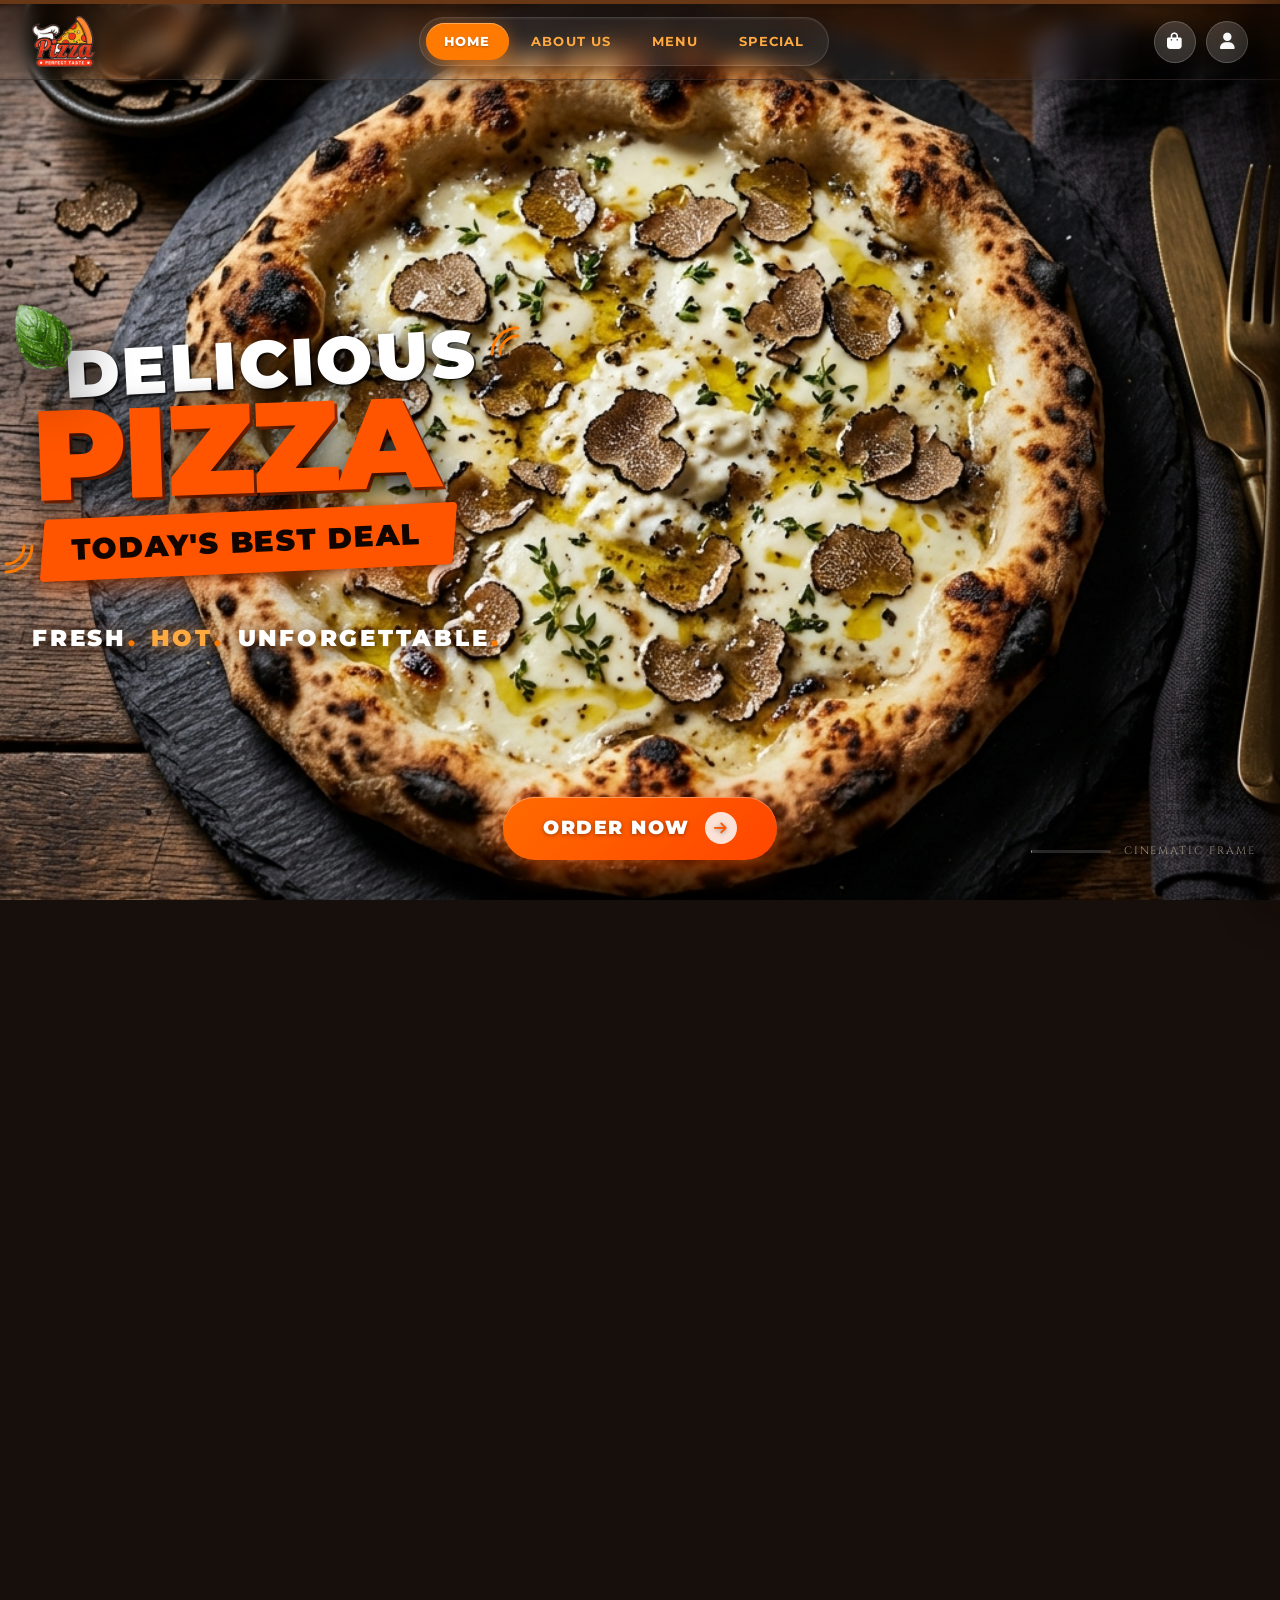
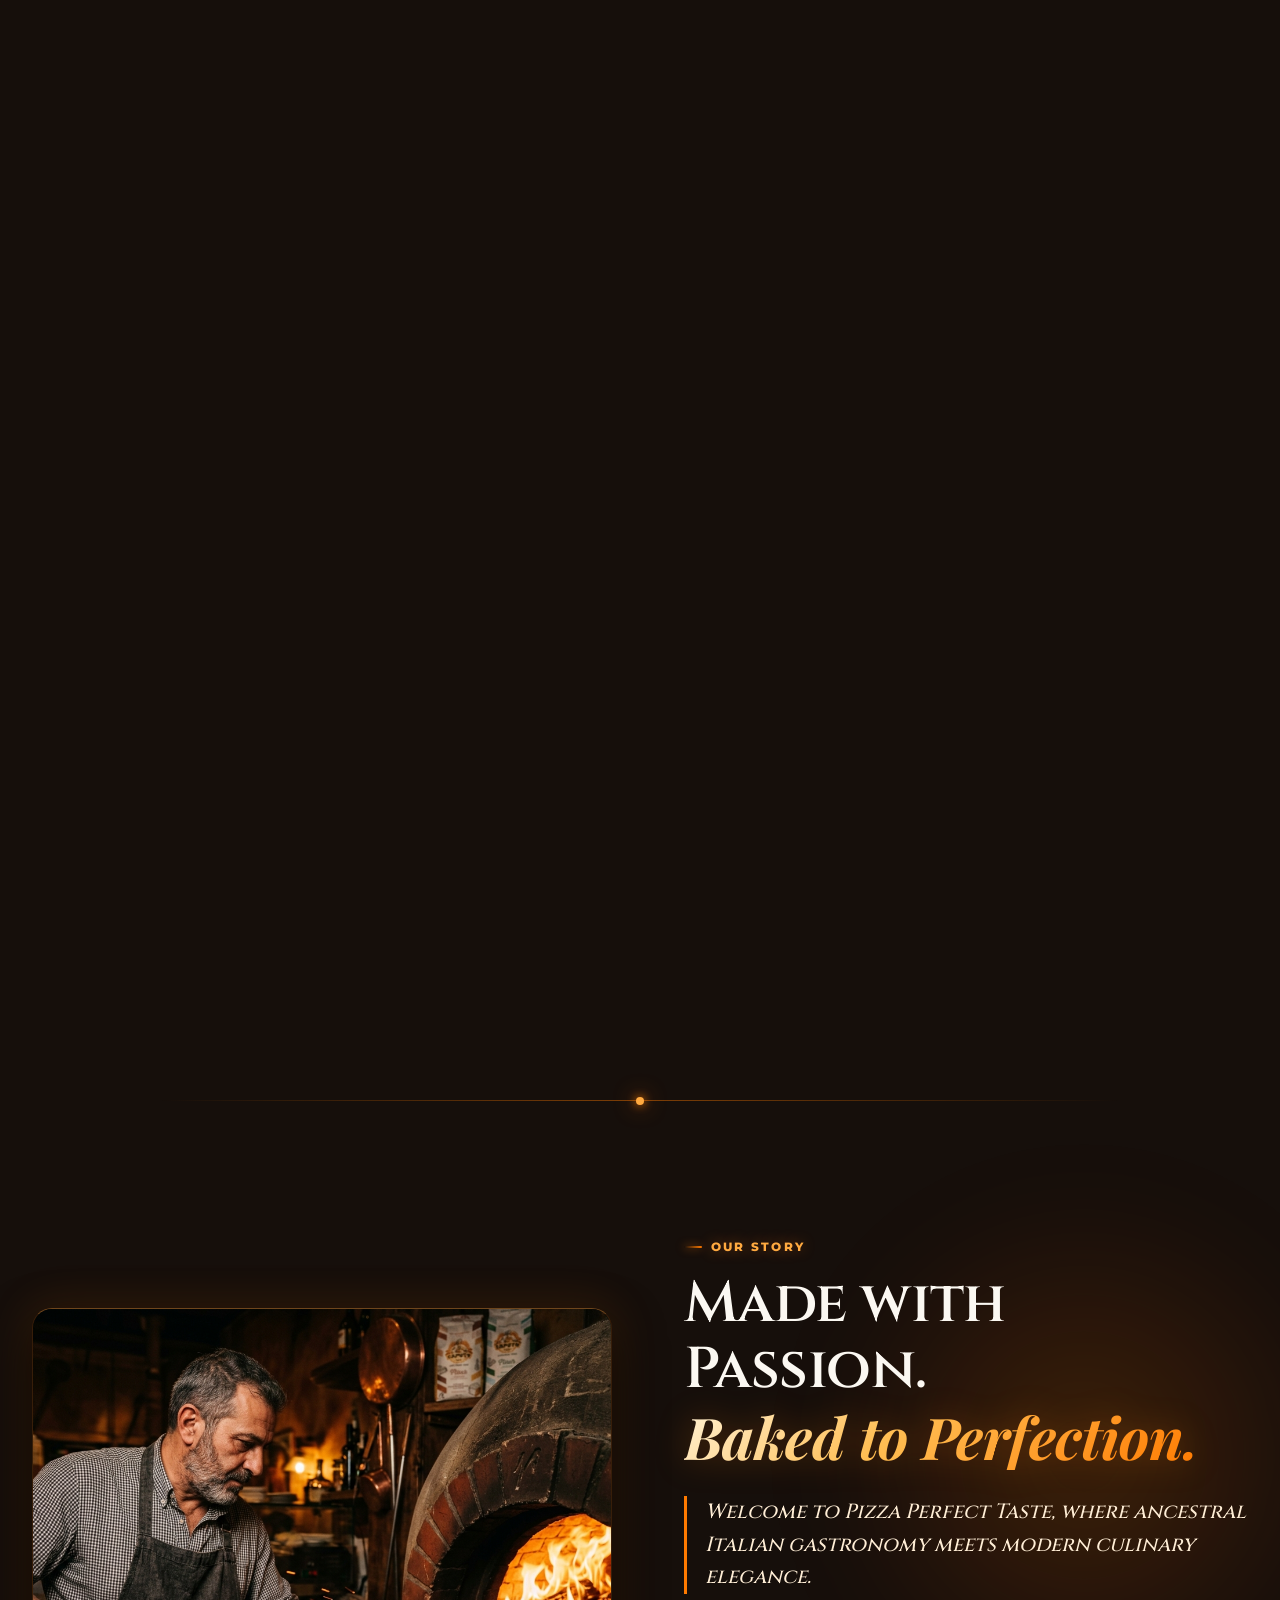
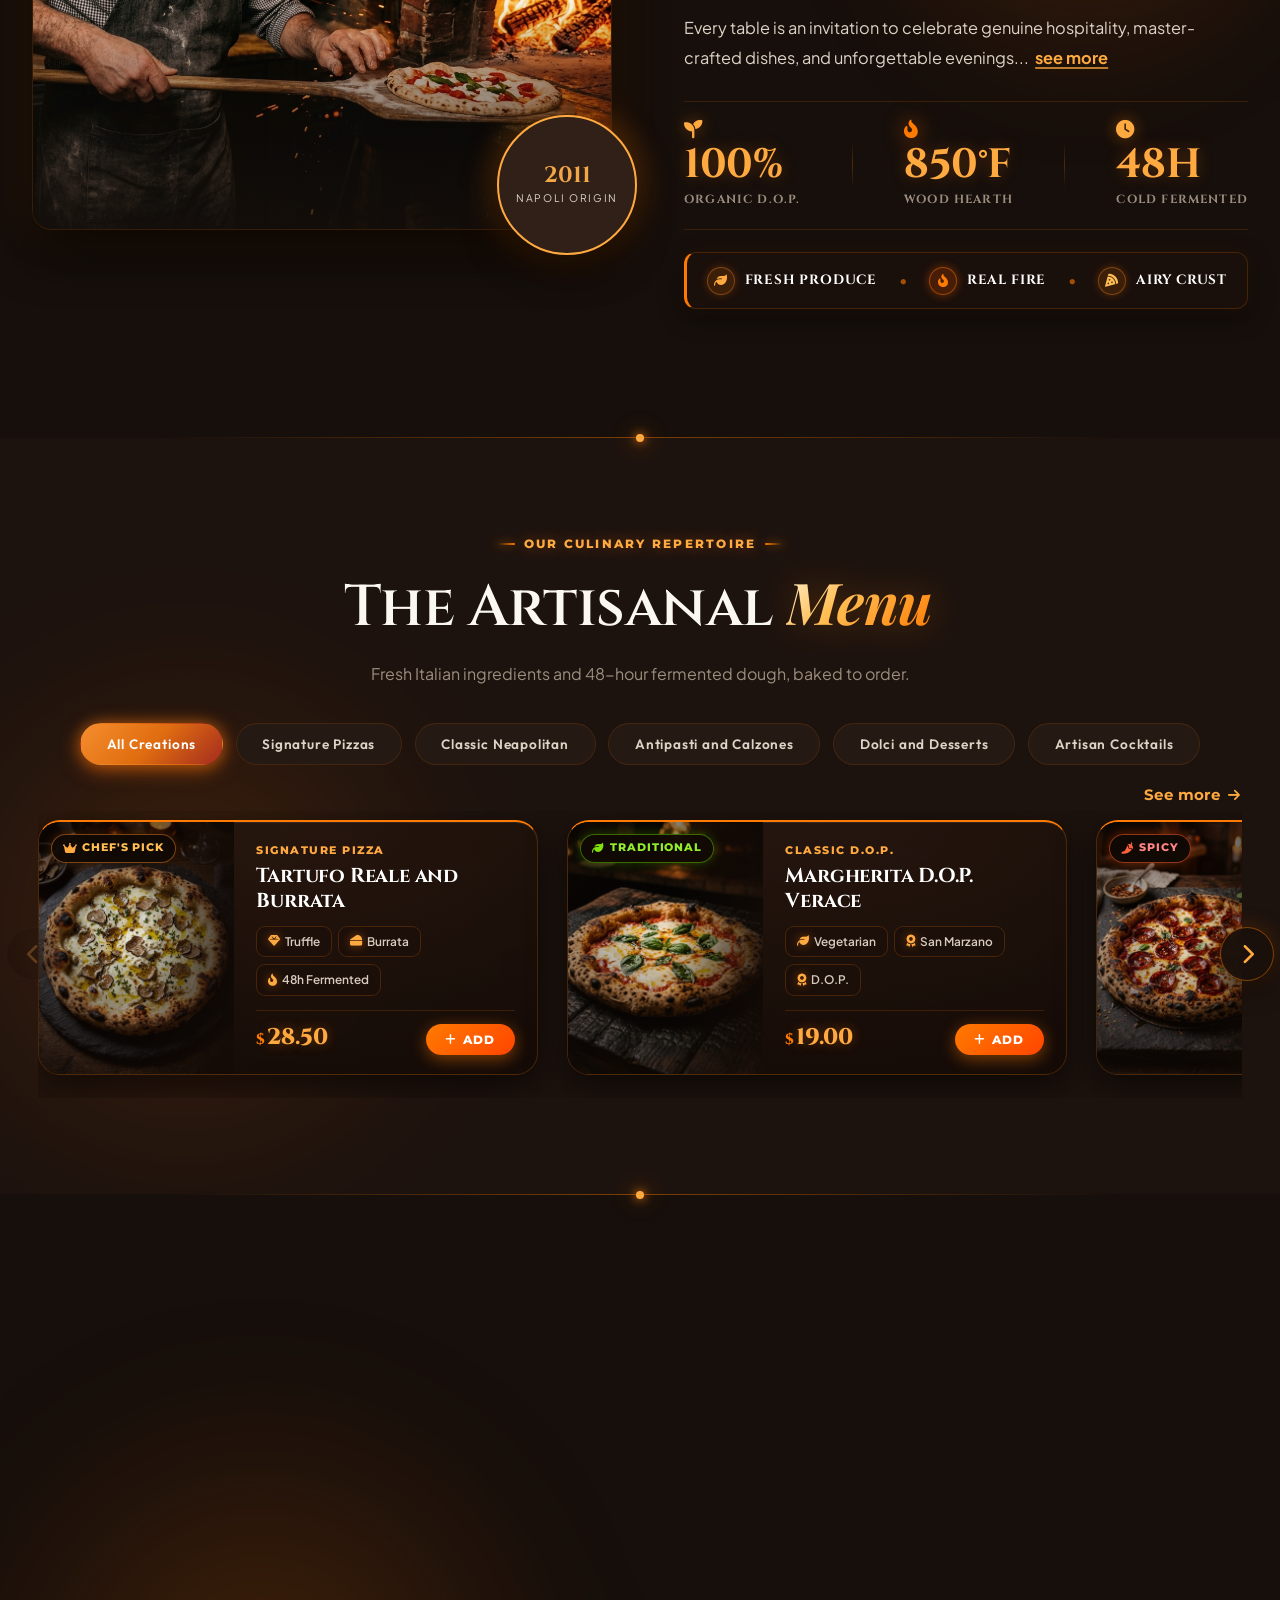
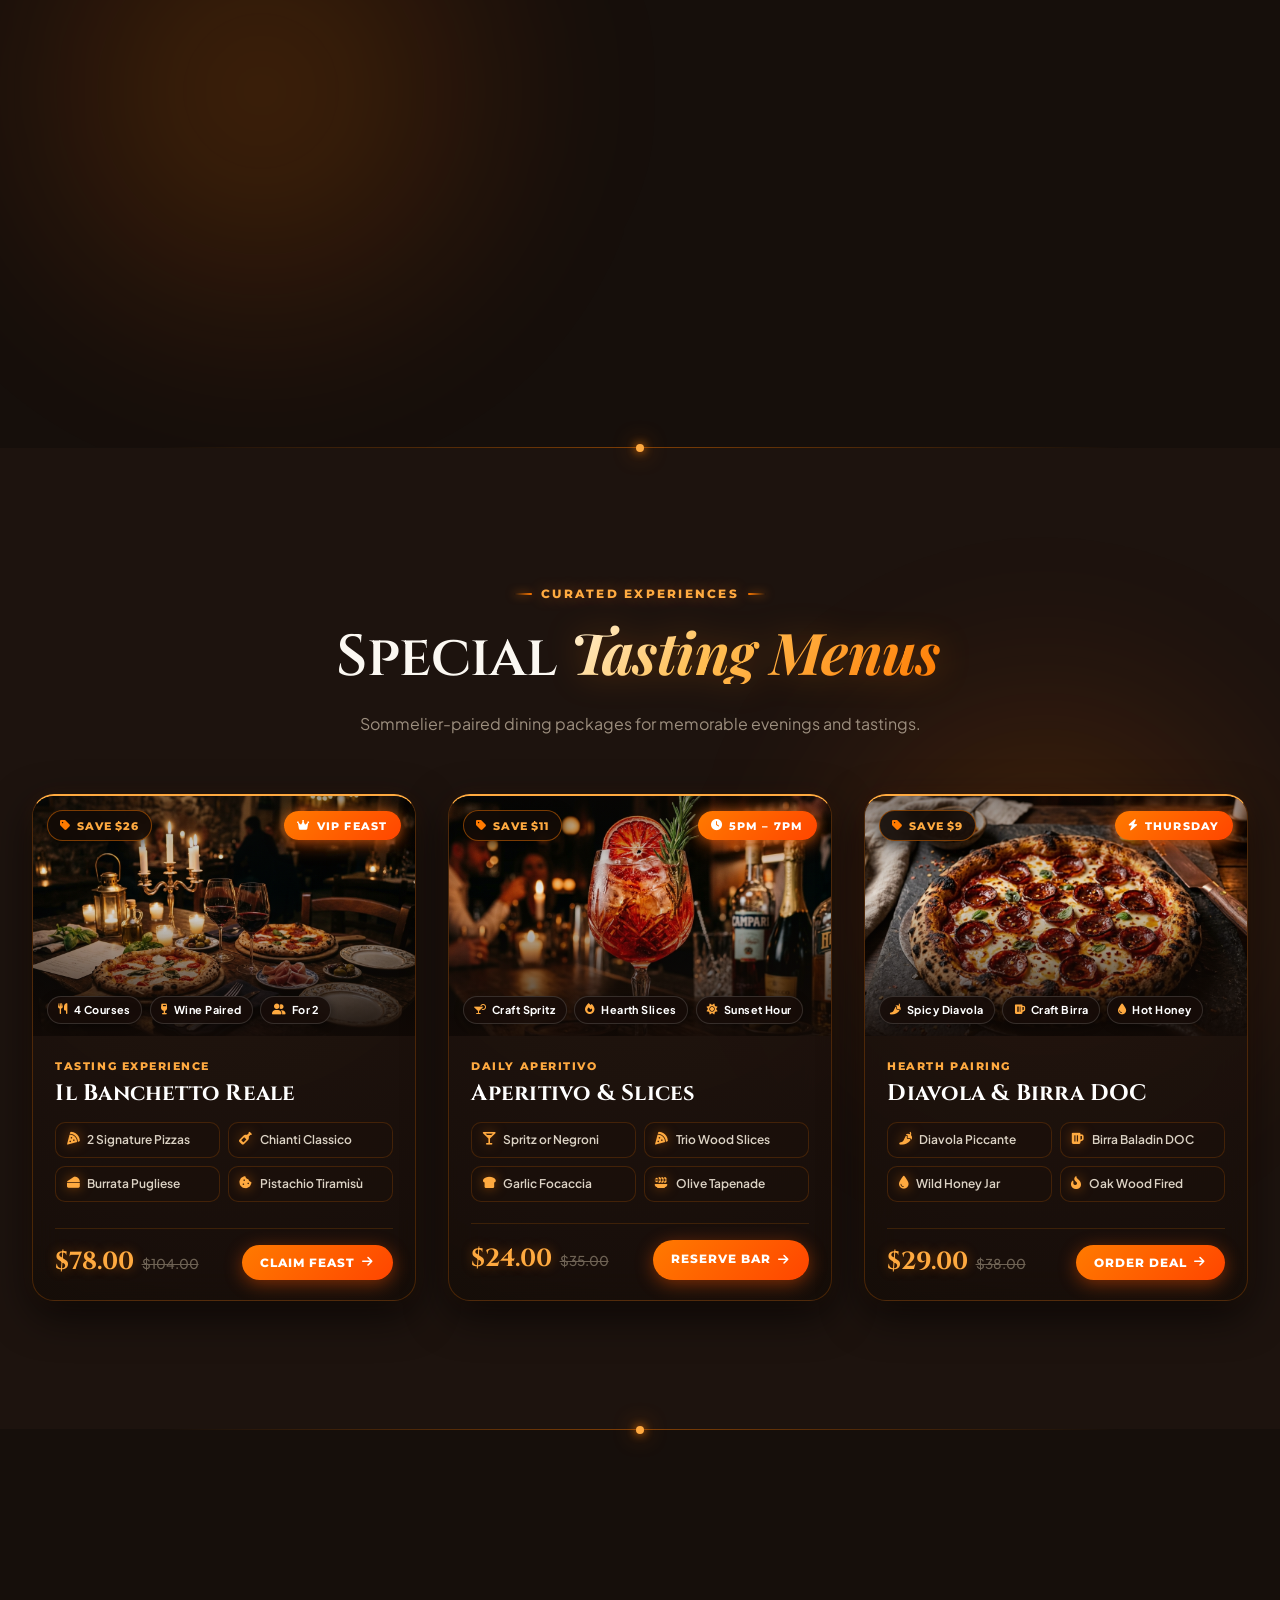
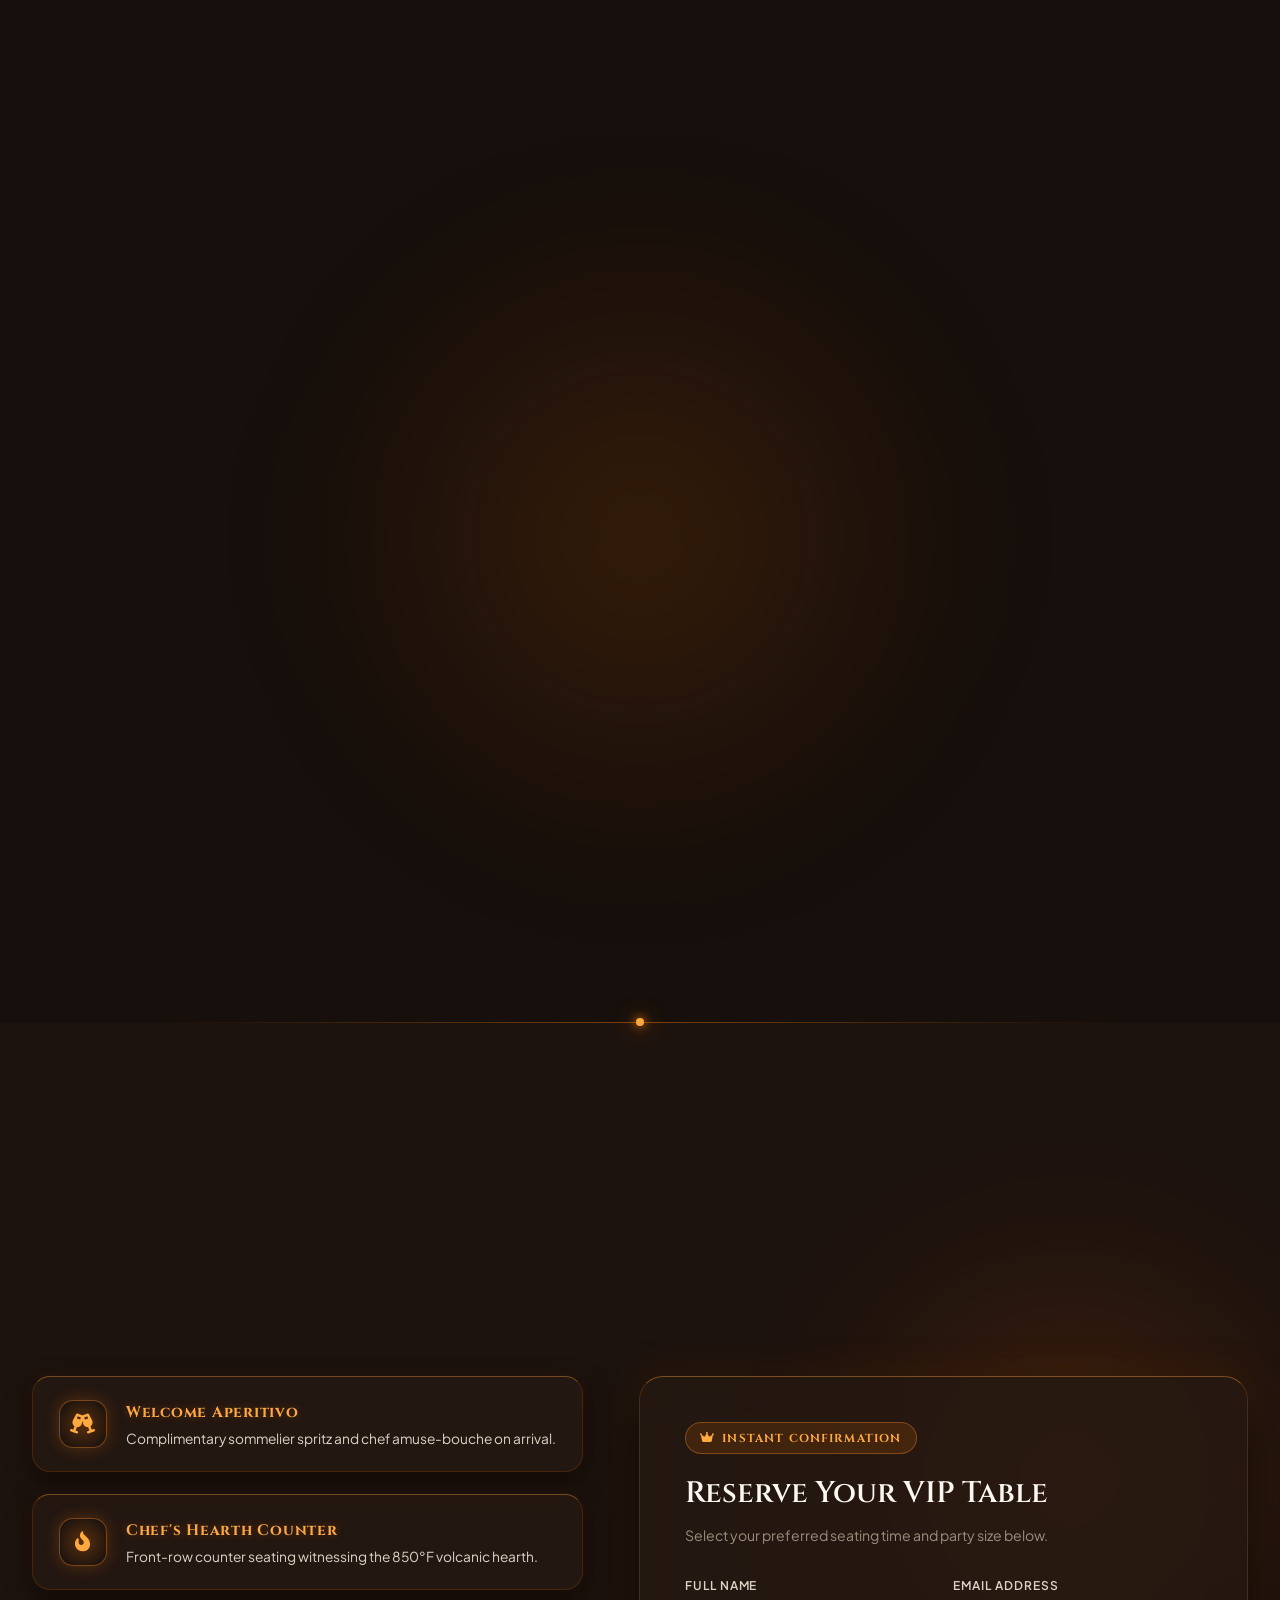
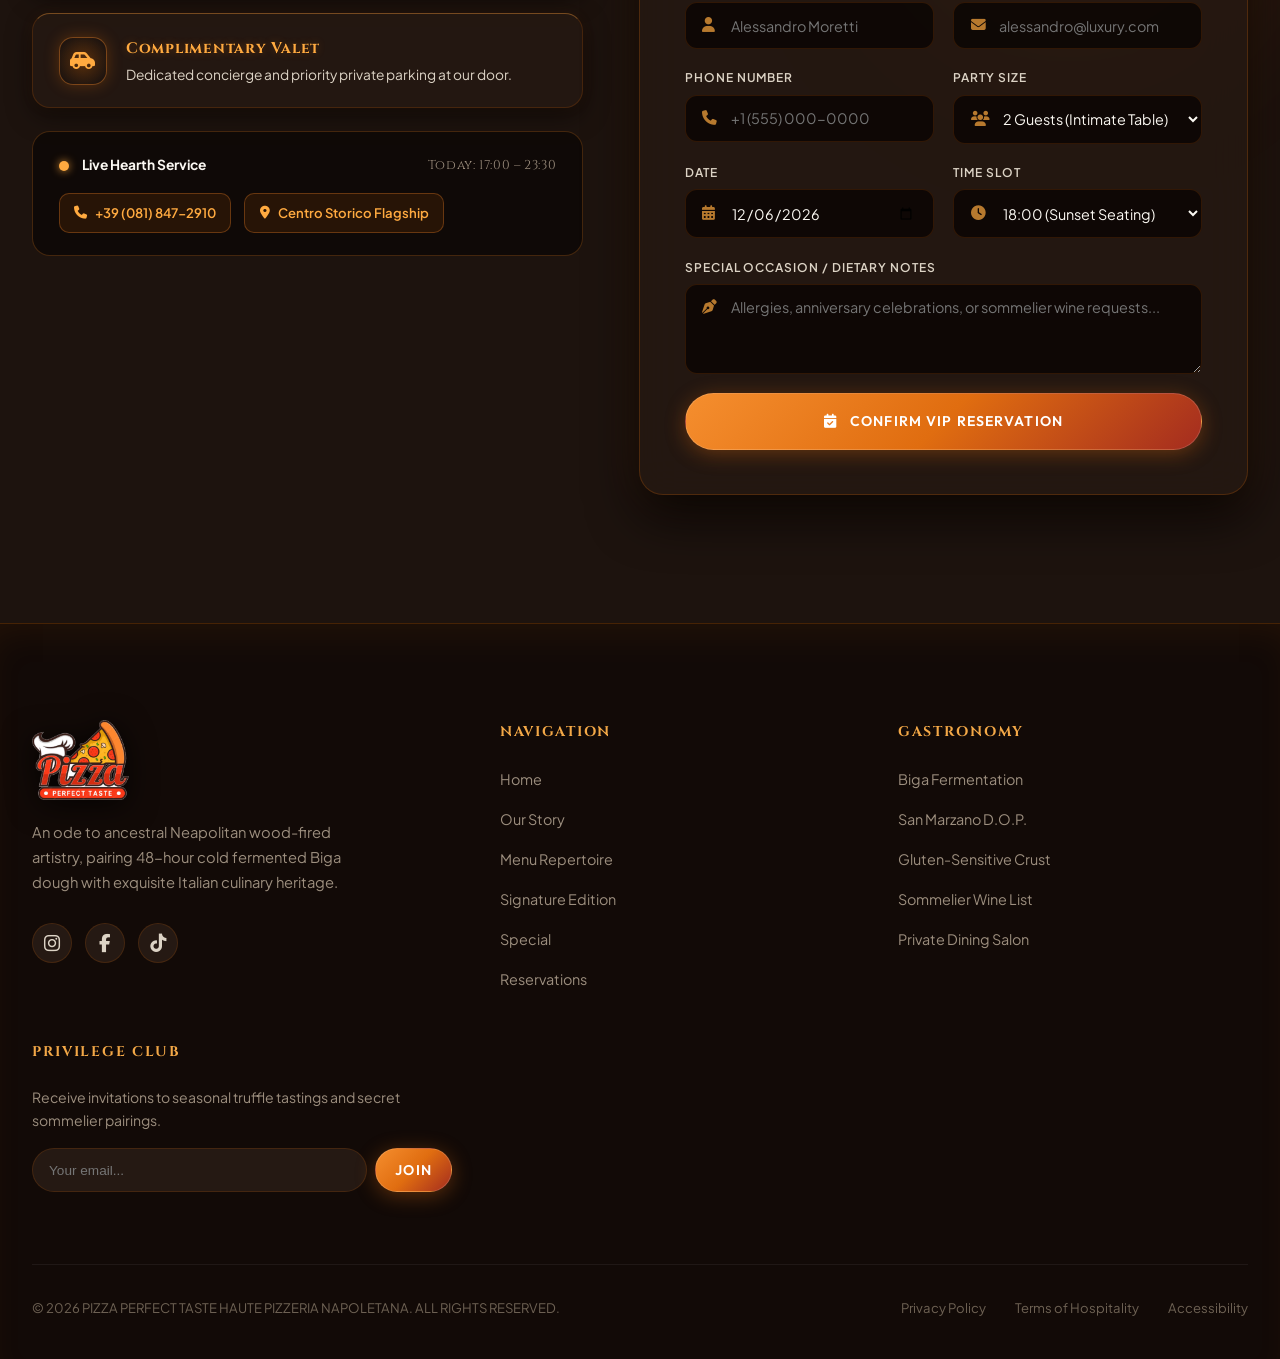
==== index.html @ 85ebd56e "Initial commit: Pizza Perfect Taste website with modular components, interactive hero, and dynamic p" ====
<!DOCTYPE html>
<html lang="en">

<head>
  <meta charset="UTF-8" />
  <meta name="viewport" content="width=device-width, initial-scale=1.0" />
  <title>Pizza Perfect Taste</title>
  <meta name="description"
    content="Experience authentic luxury Neapolitan pizza crafted with 48-hour fermented Biga dough, San Marzano D.O.P., and blistered at 850°F in our oak-fired oven." />
  <meta name="theme-color" content="#160f0b" />

  <!-- Favicon / Navigator Window Tab Logo -->
  <link rel="icon" type="image/svg+xml" href="Assets/images/favicon.svg" />
  <link rel="icon" type="image/png" href="Assets/images/logo-perfect-taste.png" />
  <link rel="apple-touch-icon" href="Assets/images/logo-perfect-taste.png" />

  <!-- Preconnect Fonts -->
  <link rel="preconnect" href="https://fonts.googleapis.com" />
  <link rel="preconnect" href="https://fonts.gstatic.com" crossorigin />
  <link rel="stylesheet"
    href="https://fonts.googleapis.com/css2?family=Cinzel:wght@400;600;700;900&family=Cormorant+Garamond:ital,wght@0,400;0,600;0,700;1,400;1,600;1,700&family=Playfair+Display:ital,wght@0,600;0,700;0,800;1,600;1,700;1,800&family=Plus+Jakarta+Sans:wght@300;400;500;600;700&family=Outfit:wght@400;500;600;700;800&family=Montserrat:wght@600;700;800;900&display=swap" />

  <!-- Font Awesome 6 Icons -->
  <link rel="stylesheet" href="https://cdnjs.cloudflare.com/ajax/libs/font-awesome/6.5.1/css/all.min.css"
    integrity="sha512-DTOQO9RWCH3ppGqcWaEA1BIZOC6xxalwEsw9c2QQeAIftl+Vegovlnee1c9QX4TctnWMn13TZye+giMm8e2LwA=="
    crossorigin="anonymous" referrerpolicy="no-referrer" />

  <!-- Stylesheets -->
  <link rel="stylesheet" href="css/style.css" />
  <link rel="stylesheet" href="css/animations.css" />
  <link rel="stylesheet" href="css/responsive.css" />
</head>

<body>

  <!-- Reusable Navigation Bar Component Mount -->
  <div id="navbar-mount" data-active="home"></div>

  <main>
    <!-- Reusable Interactive Hero Component Mount -->
    <div id="hero-mount" data-video="Assets/hero.mp4" data-cta-link="#menu" data-cta-text="ORDER NOW"></div>

    <!-- Atmospheric Glowing Section Divider -->
    <div class="section-glow-divider" aria-hidden="true"></div>

    <!-- ==========================================================================
         ABOUT US / OUR STORY SECTION
         ========================================================================== -->
    <section class="about-section" id="about">
      <div class="container">
        <div class="about-grid">
          <!-- Left: Editorial Photo & Seal -->
          <div class="about-image-column reveal-fade-left">
            <div class="about-image-wrapper">
              <img src="Assets/images/about-artisan.jpg" alt="Master Pizzaiolo crafting pizza in wood oven"
                loading="lazy" />
              <div class="about-image-overlay"></div>
            </div>
            <div class="about-floating-seal">
              <span class="seal-year">2011</span>
              <span class="seal-tag">NAPOLI ORIGIN</span>
            </div>
          </div>

          <!-- Right: Story Narrative & Stats -->
          <div class="about-content-column reveal-fade-right">
            <span class="section-eyebrow no-after">OUR STORY</span>
            <h2 class="section-title">Made with Passion. <br /><span class="gold-gradient-text">Baked to
                Perfection.</span></h2>

            <p class="about-story-lead">
              Welcome to Pizza Perfect Taste, where ancestral Italian gastronomy meets modern culinary elegance.
            </p>

            <p class="about-story-text">
              Every table is an invitation to celebrate genuine hospitality, master-crafted dishes, and unforgettable
              evenings...
              <a href="about.html" class="about-inline-see-more"
                aria-label="Read full story about Pizza Perfect Taste">see more</a>
            </p>

            <!-- Visual Stats Row with Icons -->
            <div class="about-stats-row">
              <div class="stat-col">
                <div class="stat-icon-top">
                  <i class="fa-solid fa-seedling"></i>
                </div>
                <span class="stat-number" data-count="100" data-suffix="%">100%</span>
                <span class="stat-label">Organic D.O.P.</span>
              </div>
              <div class="stat-divider" aria-hidden="true"></div>
              <div class="stat-col">
                <div class="stat-icon-top fire">
                  <i class="fa-solid fa-fire-flame-curved"></i>
                </div>
                <span class="stat-number" data-count="850" data-suffix="°F">850°F</span>
                <span class="stat-label">Wood Hearth</span>
              </div>
              <div class="stat-divider" aria-hidden="true"></div>
              <div class="stat-col">
                <div class="stat-icon-top">
                  <i class="fa-solid fa-clock"></i>
                </div>
                <span class="stat-number" data-count="48" data-suffix="H">48H</span>
                <span class="stat-label">Cold Fermented</span>
              </div>
            </div>

            <!-- Icon Mantra Strip (Visual & Punchy) -->
            <div class="mantra-icon-strip">
              <div class="mantra-icon-item">
                <div class="mantra-item-icon"><i class="fa-solid fa-leaf"></i></div>
                <span>Fresh Produce</span>
              </div>
              <span class="mantra-item-divider">•</span>
              <div class="mantra-icon-item">
                <div class="mantra-item-icon fire"><i class="fa-solid fa-fire-flame-curved"></i></div>
                <span>Real Fire</span>
              </div>
              <span class="mantra-item-divider">•</span>
              <div class="mantra-icon-item">
                <div class="mantra-item-icon pizza"><i class="fa-solid fa-pizza-slice"></i></div>
                <span>Airy Crust</span>
              </div>
            </div>
          </div>
        </div>
      </div>
    </section>

    <!-- Atmospheric Glowing Section Divider -->
    <div class="section-glow-divider" aria-hidden="true"></div>

    <!-- ==========================================================================
         MENU SECTION
         ========================================================================== -->
    <section class="menu-section" id="menu">
      <div class="container">
        <div class="text-center reveal-on-scroll">
          <span class="section-eyebrow">OUR CULINARY REPERTOIRE</span>
          <h2 class="section-title">The Artisanal <span class="gold-gradient-text">Menu</span></h2>
          <p class="section-subtitle">
            Fresh Italian ingredients and 48-hour fermented dough, baked to order.
          </p>
        </div>

        <!-- Category Nav Pills (Centered Line) -->
        <div class="menu-category-nav reveal-on-scroll delay-1">
          <button class="menu-cat-btn active" data-category="all">All Creations</button>
          <button class="menu-cat-btn" data-category="signature">Signature Pizzas</button>
          <button class="menu-cat-btn" data-category="classic">Classic Neapolitan</button>
          <button class="menu-cat-btn" data-category="antipasti">Antipasti and Calzones</button>
          <button class="menu-cat-btn" data-category="dolci">Dolci and Desserts</button>
          <button class="menu-cat-btn" data-category="drinks">Artisan Cocktails</button>
        </div>

        <!-- Row Below Categories: Right Corner "See more" Pure Text Link -->
        <div class="menu-see-more-row reveal-on-scroll">
          <a href="menu.html" class="menu-see-more-text-link" id="menu-see-more-text"
            aria-label="See Full Artisanal Menu">
            <span>See more</span>
            <i class="fa-solid fa-arrow-right"></i>
          </a>
        </div>

        <!-- Menu Horizontal Slider Wrapper with Navigation Arrows -->
        <div class="menu-slider-wrapper">
          <button class="menu-slider-arrow prev" id="menu-slider-prev" aria-label="Previous Dishes" title="Previous">
            <i class="fa-solid fa-chevron-left"></i>
          </button>

          <!-- Menu Cards Single-Line Horizontal Track -->
          <div class="menu-slider-track" id="menu-grid">
            <!-- Populated dynamically by menu-data.js -->
          </div>

          <button class="menu-slider-arrow next" id="menu-slider-next" aria-label="Next Dishes" title="Next">
            <i class="fa-solid fa-chevron-right"></i>
          </button>
        </div>
      </div>
    </section>

    <!-- Atmospheric Glowing Section Divider -->
    <div class="section-glow-divider" aria-hidden="true"></div>

    <!-- ==========================================================================
         SIGNATURE PIZZA SPOTLIGHT
         ========================================================================== -->
    <section class="signature-section" id="signature">
      <div class="container">
        <div class="signature-container">
          <!-- Left: 3D Visual with Interactive Hotspots -->
          <div class="signature-visual reveal-scale-up">
            <div class="signature-image-frame">
              <img src="Assets/images/pizza-tartufo.jpg" alt="Tartufo Reale Signature Pizza" loading="lazy" />

              <!-- Hotspots -->
              <div class="ingredient-hotspots">
                <!-- Truffle Hotspot -->
                <div class="hotspot" style="top: 36%; left: 48%;">
                  <div class="hotspot-dot"></div>
                  <div class="hotspot-tooltip">
                    <strong>Black Winter Truffle</strong>
                    <span>Umbrian carpaccio shavings</span>
                  </div>
                </div>
                <!-- Burrata Hotspot -->
                <div class="hotspot" style="top: 52%; left: 38%;">
                  <div class="hotspot-dot"></div>
                  <div class="hotspot-tooltip">
                    <strong>Pugliese Burrata</strong>
                    <span>Stracciatella core</span>
                  </div>
                </div>
                <!-- Crust Hotspot -->
                <div class="hotspot" style="top: 18%; left: 74%;">
                  <div class="hotspot-dot"></div>
                  <div class="hotspot-tooltip">
                    <strong>Airy Cornicione</strong>
                    <span>48h fermented crust</span>
                  </div>
                </div>
              </div>
            </div>
          </div>

          <!-- Right: Signature Details -->
          <div class="signature-details reveal-fade-right">
            <span class="section-eyebrow no-after">MASTER CREATION</span>
            <h2 class="section-title">Tartufo Reale <br /><span class="gold-gradient-text">Smoked Burrata</span></h2>

            <div class="signature-price-tag">
              <span>$28.50</span>
              <small>• Chef's Limited Daily Batch</small>
            </div>

            <p class="about-story-text">
              Umbrian black winter truffles, molten organic Fior di Latte, and a crown of fresh Pugliese burrata on
              blistered sourdough.
            </p>

            <!-- Sensory Flavor Profile -->
            <div class="flavor-profile-bar-group">
              <div class="profile-bar-item">
                <div class="profile-bar-labels">
                  <span>Crust Crunch and Airiness</span>
                  <span>96%</span>
                </div>
                <div class="profile-progress-track">
                  <div class="profile-progress-fill" data-fill="96%" style="width: 0%;"></div>
                </div>
              </div>

              <div class="profile-bar-item">
                <div class="profile-bar-labels">
                  <span>Truffle Aroma Intensity</span>
                  <span>98%</span>
                </div>
                <div class="profile-progress-track">
                  <div class="profile-progress-fill" data-fill="98%" style="width: 0%;"></div>
                </div>
              </div>

              <div class="profile-bar-item">
                <div class="profile-bar-labels">
                  <span>Creamy Palate Balance</span>
                  <span>94%</span>
                </div>
                <div class="profile-progress-track">
                  <div class="profile-progress-fill" data-fill="94%" style="width: 0%;"></div>
                </div>
              </div>
            </div>

            <div style="margin-top: 2rem;">
              <button class="btn btn-primary btn-glow" data-direct-add="pizza-tartufo">
                <span>ORDER SIGNATURE EDITION</span>
              </button>
            </div>
          </div>
        </div>
      </div>
    </section>

    <!-- Atmospheric Glowing Section Divider -->
    <div class="section-glow-divider" aria-hidden="true"></div>

    <!-- ==========================================================================
         SPECIAL OFFERS and TASTING EXPERIENCES
         ========================================================================== -->
    <section class="offers-section" id="offers">
      <div class="container">
        <div class="text-center reveal-on-scroll">
          <span class="section-eyebrow">CURATED EXPERIENCES</span>
          <h2 class="section-title">Special <span class="gold-gradient-text">Tasting Menus</span></h2>
          <p class="section-subtitle">
            Sommelier-paired dining packages for memorable evenings and tastings.
          </p>
        </div>

        <div class="offers-grid">
          <!-- Offer 1: Il Banchetto Reale -->
          <article class="offer-card reveal-on-scroll delay-1">
            <div class="offer-image-wrap">
              <img src="Assets/images/offer-feast.jpg" alt="Il Banchetto Reale for Two" loading="lazy" />
              <div class="offer-image-gradient-overlay"></div>
              <div class="offer-badge-row">
                <span class="offer-save-badge"><i class="fa-solid fa-tag"></i> SAVE $26</span>
                <span class="offer-ribbon"><i class="fa-solid fa-crown"></i> VIP FEAST</span>
              </div>
              <div class="offer-meta-bar">
                <span class="offer-meta-pill"><i class="fa-solid fa-utensils"></i> 4 Courses</span>
                <span class="offer-meta-pill"><i class="fa-solid fa-wine-glass"></i> Wine Paired</span>
                <span class="offer-meta-pill"><i class="fa-solid fa-user-group"></i> For 2</span>
              </div>
            </div>
            <div class="offer-body">
              <div class="offer-header">
                <span class="offer-subtitle-tag">TASTING EXPERIENCE</span>
                <h3 class="offer-title">Il Banchetto Reale</h3>
              </div>
              <div class="offer-visual-chips">
                <div class="offer-chip" title="2 Signature Pizzas">
                  <i class="fa-solid fa-pizza-slice"></i>
                  <span>2 Signature Pizzas</span>
                </div>
                <div class="offer-chip" title="Chianti Classico DOCG">
                  <i class="fa-solid fa-wine-bottle"></i>
                  <span>Chianti Classico</span>
                </div>
                <div class="offer-chip" title="Burrata Pugliese">
                  <i class="fa-solid fa-cheese"></i>
                  <span>Burrata Pugliese</span>
                </div>
                <div class="offer-chip" title="Pistachio Tiramisù">
                  <i class="fa-solid fa-cookie-bite"></i>
                  <span>Pistachio Tiramisù</span>
                </div>
              </div>
              <div class="offer-footer">
                <div class="offer-pricing">
                  <span class="offer-price">$78.00</span>
                  <span class="offer-original">$104.00</span>
                </div>
                <button class="btn-offer-cta" data-direct-add="offer-banchetto">
                  <span>CLAIM FEAST</span>
                  <i class="fa-solid fa-arrow-right"></i>
                </button>
              </div>
            </div>
          </article>

          <!-- Offer 2: Aperitivo & Slices -->
          <article class="offer-card reveal-on-scroll delay-2">
            <div class="offer-image-wrap">
              <img src="Assets/images/cocktail-spritz.jpg" alt="Aperitivo Hour" loading="lazy" />
              <div class="offer-image-gradient-overlay"></div>
              <div class="offer-badge-row">
                <span class="offer-save-badge"><i class="fa-solid fa-tag"></i> SAVE $11</span>
                <span class="offer-ribbon"><i class="fa-solid fa-clock"></i> 5PM – 7PM</span>
              </div>
              <div class="offer-meta-bar">
                <span class="offer-meta-pill"><i class="fa-solid fa-martini-glass-citrus"></i> Craft Spritz</span>
                <span class="offer-meta-pill"><i class="fa-solid fa-fire"></i> Hearth Slices</span>
                <span class="offer-meta-pill"><i class="fa-solid fa-sun"></i> Sunset Hour</span>
              </div>
            </div>
            <div class="offer-body">
              <div class="offer-header">
                <span class="offer-subtitle-tag">DAILY APERITIVO</span>
                <h3 class="offer-title">Aperitivo & Slices</h3>
              </div>
              <div class="offer-visual-chips">
                <div class="offer-chip" title="Spritz or Negroni">
                  <i class="fa-solid fa-martini-glass"></i>
                  <span>Spritz or Negroni</span>
                </div>
                <div class="offer-chip" title="Trio Wood Slices">
                  <i class="fa-solid fa-pizza-slice"></i>
                  <span>Trio Wood Slices</span>
                </div>
                <div class="offer-chip" title="Garlic Focaccia">
                  <i class="fa-solid fa-bread-slice"></i>
                  <span>Garlic Focaccia</span>
                </div>
                <div class="offer-chip" title="Olive Tapenade">
                  <i class="fa-solid fa-plate-wheat"></i>
                  <span>Olive Tapenade</span>
                </div>
              </div>
              <div class="offer-footer">
                <div class="offer-pricing">
                  <span class="offer-price">$24.00</span>
                  <span class="offer-original">$35.00</span>
                </div>
                <a href="#contact" class="btn-offer-cta">
                  <span>RESERVE BAR</span>
                  <i class="fa-solid fa-arrow-right"></i>
                </a>
              </div>
            </div>
          </article>

          <!-- Offer 3: Diavola & Birra Night -->
          <article class="offer-card reveal-on-scroll delay-3">
            <div class="offer-image-wrap">
              <img src="Assets/images/pizza-diavola.jpg" alt="Spicy Diavola and Craft Beer Night" loading="lazy" />
              <div class="offer-image-gradient-overlay"></div>
              <div class="offer-badge-row">
                <span class="offer-save-badge"><i class="fa-solid fa-tag"></i> SAVE $9</span>
                <span class="offer-ribbon"><i class="fa-solid fa-bolt"></i> THURSDAY</span>
              </div>
              <div class="offer-meta-bar">
                <span class="offer-meta-pill"><i class="fa-solid fa-pepper-hot"></i> Spicy Diavola</span>
                <span class="offer-meta-pill"><i class="fa-solid fa-beer-mug-empty"></i> Craft Birra</span>
                <span class="offer-meta-pill"><i class="fa-solid fa-droplet"></i> Hot Honey</span>
              </div>
            </div>
            <div class="offer-body">
              <div class="offer-header">
                <span class="offer-subtitle-tag">HEARTH PAIRING</span>
                <h3 class="offer-title">Diavola & Birra DOC</h3>
              </div>
              <div class="offer-visual-chips">
                <div class="offer-chip" title="Diavola Piccante">
                  <i class="fa-solid fa-pepper-hot"></i>
                  <span>Diavola Piccante</span>
                </div>
                <div class="offer-chip" title="Birra Baladin DOC">
                  <i class="fa-solid fa-beer-mug-empty"></i>
                  <span>Birra Baladin DOC</span>
                </div>
                <div class="offer-chip" title="Wild Honey Jar">
                  <i class="fa-solid fa-droplet"></i>
                  <span>Wild Honey Jar</span>
                </div>
                <div class="offer-chip" title="Oak Wood Fired">
                  <i class="fa-solid fa-fire-flame-curved"></i>
                  <span>Oak Wood Fired</span>
                </div>
              </div>
              <div class="offer-footer">
                <div class="offer-pricing">
                  <span class="offer-price">$29.00</span>
                  <span class="offer-original">$38.00</span>
                </div>
                <button class="btn-offer-cta" data-direct-add="pizza-diavola">
                  <span>ORDER DEAL</span>
                  <i class="fa-solid fa-arrow-right"></i>
                </button>
              </div>
            </div>
          </article>
        </div>
      </div>
    </section>

    <!-- Atmospheric Glowing Section Divider -->
    <div class="section-glow-divider" aria-hidden="true"></div>

    <!-- ==========================================================================
         WHY CHOOSE US / FOUR PILLARS OF OUR FOUNDATION
         ========================================================================== -->
    <section class="pillars-section" id="pillars">
      <div class="container">
        <div class="text-center reveal-on-scroll">
          <span class="section-eyebrow">OUR FOUNDATION</span>
          <h2 class="section-title">The Four Pillars of <span class="gold-gradient-text">Our Craft</span></h2>
          <p class="section-subtitle">
            Purity of ingredients, 48-hour cold fermentation, and volcanic wood fire.
          </p>
        </div>

        <div class="pillars-grid">
          <!-- Pillar 1 -->
          <div class="pillar-card reveal-on-scroll delay-1">
            <div class="pillar-icon-box">
              <i class="fa-solid fa-wheat-awn"></i>
            </div>
            <span class="pillar-metric-chip">
              <i class="fa-solid fa-clock-rotate-left"></i> 48H Cold Biga
            </span>
            <h3 class="pillar-title">Dough Artistry</h3>
            <div class="pillar-feature-list">
              <div class="pillar-feature-item">
                <i class="fa-solid fa-feather"></i>
                <span>Light and 100% Digestible</span>
              </div>
              <div class="pillar-feature-item">
                <i class="fa-solid fa-cookie"></i>
                <span>Airy Honeycomb Crust</span>
              </div>
            </div>
          </div>

          <!-- Pillar 2 -->
          <div class="pillar-card reveal-on-scroll delay-2">
            <div class="pillar-icon-box">
              <i class="fa-solid fa-fire-flame-curved"></i>
            </div>
            <span class="pillar-metric-chip">
              <i class="fa-solid fa-temperature-high"></i> 850°F Hearth
            </span>
            <h3 class="pillar-title">Volcanic Fire</h3>
            <div class="pillar-feature-list">
              <div class="pillar-feature-item">
                <i class="fa-solid fa-stopwatch"></i>
                <span>60-Second Flash Blistered</span>
              </div>
              <div class="pillar-feature-item">
                <i class="fa-solid fa-tree"></i>
                <span>Oak and Olive Wood Hearth</span>
              </div>
            </div>
          </div>

          <!-- Pillar 3 -->
          <div class="pillar-card reveal-on-scroll delay-3">
            <div class="pillar-icon-box">
              <i class="fa-solid fa-certificate"></i>
            </div>
            <span class="pillar-metric-chip">
              <i class="fa-solid fa-shield-halved"></i> 100% D.O.P.
            </span>
            <h3 class="pillar-title">San Marzano</h3>
            <div class="pillar-feature-list">
              <div class="pillar-feature-item">
                <i class="fa-solid fa-mountain"></i>
                <span>Vesuvian Volcanic Soil</span>
              </div>
              <div class="pillar-feature-item">
                <i class="fa-solid fa-seedling"></i>
                <span>Crushed Fresh Daily</span>
              </div>
            </div>
          </div>

          <!-- Pillar 4 -->
          <div class="pillar-card reveal-on-scroll delay-4">
            <div class="pillar-icon-box">
              <i class="fa-solid fa-droplet"></i>
            </div>
            <span class="pillar-metric-chip">
              <i class="fa-solid fa-plane-arrival"></i> Caserta Air-Flown
            </span>
            <h3 class="pillar-title">Buffalo Mozzarella</h3>
            <div class="pillar-feature-list">
              <div class="pillar-feature-item">
                <i class="fa-solid fa-award"></i>
                <span>Campania Certified D.O.P.</span>
              </div>
              <div class="pillar-feature-item">
                <i class="fa-solid fa-sparkles"></i>
                <span>Silky Molten Richness</span>
              </div>
            </div>
          </div>
        </div>
      </div>
    </section>

    <!-- Atmospheric Glowing Section Divider -->
    <div class="section-glow-divider" aria-hidden="true"></div>

    <!-- ==========================================================================
         VIP TABLE RESERVATION and CONTACT
         ========================================================================== -->
    <section class="reservation-section" id="contact">
      <div class="container">
        <div class="text-center reveal-on-scroll">
          <span class="section-eyebrow">RESERVATIONS</span>
          <h2 class="section-title">Table Reservations and <span class="gold-gradient-text">Private Dining</span></h2>
          <p class="section-subtitle">
            Reserve your table for an extraordinary evening of wood-fired gastronomy.
          </p>
        </div>

        <div class="reservation-grid">
          <!-- Left: VIP Hospitality Highlights & Quick Access -->
          <div class="contact-info-panel reveal-fade-left">
            <!-- 3 VIP Experience Feature Cards -->
            <div class="res-perk-card">
              <div class="res-perk-icon">
                <i class="fa-solid fa-champagne-glasses"></i>
              </div>
              <div class="res-perk-info">
                <h4>Welcome Aperitivo</h4>
                <p>Complimentary sommelier spritz and chef amuse-bouche on arrival.</p>
              </div>
            </div>

            <div class="res-perk-card">
              <div class="res-perk-icon">
                <i class="fa-solid fa-fire-flame-curved"></i>
              </div>
              <div class="res-perk-info">
                <h4>Chef's Hearth Counter</h4>
                <p>Front-row counter seating witnessing the 850°F volcanic hearth.</p>
              </div>
            </div>

            <div class="res-perk-card">
              <div class="res-perk-icon">
                <i class="fa-solid fa-car-side"></i>
              </div>
              <div class="res-perk-info">
                <h4>Complimentary Valet</h4>
                <p>Dedicated concierge and priority private parking at our door.</p>
              </div>
            </div>

            <!-- Quick Live Contact Strip -->
            <div class="res-live-status-card">
              <div class="res-status-row">
                <span class="live-pulse" aria-hidden="true"></span>
                <strong>Live Hearth Service</strong>
                <span class="res-status-time">Today: 17:00 – 23:30</span>
              </div>
              <div class="res-quick-actions">
                <a href="tel:+390818472910" class="res-quick-btn">
                  <i class="fa-solid fa-phone"></i> +39 (081) 847-2910
                </a>
                <span class="res-quick-btn">
                  <i class="fa-solid fa-location-dot"></i> Centro Storico Flagship
                </span>
              </div>
            </div>
          </div>

          <!-- Right: Interactive VIP Booking Form -->
          <div class="reservation-form-panel reveal-fade-right">
            <div class="form-header-badge">
              <i class="fa-solid fa-crown"></i>
              <span>INSTANT CONFIRMATION</span>
            </div>
            <h3 class="form-title">Reserve Your VIP Table</h3>
            <p class="form-subtitle">Select your preferred seating time and party size below.</p>

            <form id="reservation-form">
              <div class="form-grid">
                <div class="form-group">
                  <label for="res-name" class="form-label">Full Name</label>
                  <div class="input-icon-wrap">
                    <i class="fa-solid fa-user input-icon"></i>
                    <input type="text" id="res-name" class="form-input" placeholder="Alessandro Moretti" required />
                  </div>
                </div>

                <div class="form-group">
                  <label for="res-email" class="form-label">Email Address</label>
                  <div class="input-icon-wrap">
                    <i class="fa-solid fa-envelope input-icon"></i>
                    <input type="email" id="res-email" class="form-input" placeholder="alessandro@luxury.com"
                      required />
                  </div>
                </div>

                <div class="form-group">
                  <label for="res-phone" class="form-label">Phone Number</label>
                  <div class="input-icon-wrap">
                    <i class="fa-solid fa-phone input-icon"></i>
                    <input type="tel" id="res-phone" class="form-input" placeholder="+1 (555) 000-0000" required />
                  </div>
                </div>

                <div class="form-group">
                  <label for="res-guests" class="form-label">Party Size</label>
                  <div class="input-icon-wrap">
                    <i class="fa-solid fa-users input-icon"></i>
                    <select id="res-guests" class="form-select">
                      <option value="2 Guests">2 Guests (Intimate Table)</option>
                      <option value="4 Guests">4 Guests (Standard Dining)</option>
                      <option value="6 Guests">6 Guests (Chef's Counter)</option>
                      <option value="8+ Guests">8+ Guests (Private Salon)</option>
                    </select>
                  </div>
                </div>

                <div class="form-group">
                  <label for="res-date" class="form-label">Date</label>
                  <div class="input-icon-wrap">
                    <i class="fa-solid fa-calendar-days input-icon"></i>
                    <input type="date" id="res-date" class="form-input" required />
                  </div>
                </div>

                <div class="form-group">
                  <label for="res-time" class="form-label">Time Slot</label>
                  <div class="input-icon-wrap">
                    <i class="fa-solid fa-clock input-icon"></i>
                    <select id="res-time" class="form-select">
                      <option value="18:00">18:00 (Sunset Seating)</option>
                      <option value="19:30">19:30 (Prime Evening)</option>
                      <option value="21:00">21:00 (Late Gastronomy)</option>
                      <option value="22:30">22:30 (Night Lounge)</option>
                    </select>
                  </div>
                </div>

                <div class="form-group full-width">
                  <label for="res-notes" class="form-label">Special Occasion / Dietary Notes</label>
                  <div class="input-icon-wrap">
                    <i class="fa-solid fa-pen-nib input-icon textarea-icon-align"></i>
                    <textarea id="res-notes" class="form-textarea"
                      placeholder="Allergies, anniversary celebrations, or sommelier wine requests..."></textarea>
                  </div>
                </div>

                <div class="form-group full-width">
                  <button type="submit" class="btn btn-primary btn-glow"
                    style="width: 100%; padding: 1.15rem; justify-content: center; gap: 0.8rem;">
                    <i class="fa-solid fa-calendar-check"></i>
                    <span>CONFIRM VIP RESERVATION</span>
                  </button>
                </div>
              </div>
            </form>
          </div>
        </div>
      </div>
    </section>
  </main>

  <!-- ==========================================================================
       LUXURY FOOTER
       ========================================================================== -->
  <footer class="luxury-footer">
    <div class="container">
      <div class="footer-grid">
        <!-- Brand Intro -->
        <div class="footer-brand">
          <a href="#hero-scroll-track" class="brand-logo" style="margin-bottom: 0.8rem;">
            <img src="Assets/images/logo-perfect-taste.png" alt="Pizza Perfect Taste Logo"
              class="footer-brand-logo-img" />
          </a>
          <p>
            An ode to ancestral Neapolitan wood-fired artistry, pairing 48-hour cold fermented Biga dough with exquisite
            Italian culinary heritage.
          </p>
          <div class="footer-social-links">
            <a href="https://instagram.com" target="_blank" rel="noopener noreferrer" class="social-btn"
              aria-label="Instagram">
              <i class="fa-brands fa-instagram"></i>
            </a>
            <a href="https://facebook.com" target="_blank" rel="noopener noreferrer" class="social-btn"
              aria-label="Facebook">
              <i class="fa-brands fa-facebook-f"></i>
            </a>
            <a href="https://tiktok.com" target="_blank" rel="noopener noreferrer" class="social-btn"
              aria-label="TikTok">
              <i class="fa-brands fa-tiktok"></i>
            </a>
          </div>
        </div>

        <!-- Quick Links -->
        <div>
          <h4 class="footer-heading">Navigation</h4>
          <ul class="footer-nav-list">
            <li><a href="#hero-scroll-track">Home</a></li>
            <li><a href="#about">Our Story</a></li>
            <li><a href="#menu">Menu Repertoire</a></li>
            <li><a href="#signature">Signature Edition</a></li>
            <li><a href="#offers">Special</a></li>
            <li><a href="#contact">Reservations</a></li>
          </ul>
        </div>

        <!-- Gastronomy and Dietary -->
        <div>
          <h4 class="footer-heading">Gastronomy</h4>
          <ul class="footer-nav-list">
            <li><a href="#menu">Biga Fermentation</a></li>
            <li><a href="#menu">San Marzano D.O.P.</a></li>
            <li><a href="#menu">Gluten-Sensitive Crust</a></li>
            <li><a href="#menu">Sommelier Wine List</a></li>
            <li><a href="#contact">Private Dining Salon</a></li>
          </ul>
        </div>

        <!-- Newsletter Subscription -->
        <div>
          <h4 class="footer-heading">Privilege Club</h4>
          <p style="font-size: 0.88rem; color: var(--text-muted); margin-bottom: 0.8rem;">
            Receive invitations to seasonal truffle tastings and secret sommelier pairings.
          </p>
          <form id="newsletter-form" class="newsletter-form">
            <input type="email" class="newsletter-input" placeholder="Your email..." required />
            <button type="submit" class="btn btn-primary btn-sm" style="padding: 0.75rem 1.2rem;">JOIN</button>
          </form>
        </div>
      </div>

      <!-- Legal and Copyright -->
      <div class="footer-bottom">
        <span>© 2026 PIZZA PERFECT TASTE HAUTE PIZZERIA NAPOLETANA. ALL RIGHTS RESERVED.</span>
        <div class="footer-legal-links">
          <a href="#hero-scroll-track">Privacy Policy</a>
          <a href="#hero-scroll-track">Terms of Hospitality</a>
          <a href="#hero-scroll-track">Accessibility</a>
        </div>
      </div>
    </div>
  </footer>

  <!-- ==========================================================================
       CART SLIDE-OVER DRAWER and NOTIFICATION SYSTEM
       ========================================================================== -->
  <div class="cart-drawer-overlay" id="cart-overlay"></div>
  <aside class="cart-drawer" id="cart-drawer" aria-label="Shopping Cart">
    <div class="cart-header">
      <h3>Your Artisanal Order</h3>
      <button class="cart-close-btn" id="cart-close-btn" aria-label="Close Cart"><i
          class="fa-solid fa-xmark"></i></button>
    </div>
    <div class="cart-items-body" id="cart-items-body">
      <!-- Injected by menu-data.js -->
    </div>
    <div class="cart-footer">
      <div class="cart-total-row">
        <span>Subtotal</span>
        <span id="cart-subtotal">$0.00</span>
      </div>
      <button class="btn btn-primary" id="cart-checkout-btn" style="width: 100%;">
        <span>PROCEED TO CHECKOUT</span>
      </button>
    </div>
  </aside>

  <!-- Floating Back to Top Button with Warm Orange Hearth Glow -->
  <button class="btn-back-to-top" id="btn-back-to-top" aria-label="Back to Top" title="Back to Top">
    <i class="fa-solid fa-arrow-up"></i>
  </button>

  <!-- Live Toast Container -->
  <div class="toast-container" id="toast-container"></div>

  <!-- VIP Member Login Modal -->
  <div class="modal-backdrop" id="login-modal-backdrop" aria-hidden="true"></div>
  <div class="luxury-modal" id="login-modal" role="dialog" aria-modal="true" aria-labelledby="login-modal-title"
    aria-hidden="true">
    <button class="modal-close-btn" id="login-modal-close" aria-label="Close Login Modal">
      <i class="fa-solid fa-xmark"></i>
    </button>
    <div style="text-align: center;">
      <div class="modal-header-badge">
        <i class="fa-solid fa-crown"></i>
        <span>Privilege Club</span>
      </div>
      <h3 class="modal-title" id="login-modal-title">VIP Access</h3>
      <p class="modal-subtitle">Sign in to unlock private tastings and chef tables</p>
    </div>
    <form class="modal-form" id="vip-login-form">
      <div class="modal-input-group">
        <label class="modal-input-label" for="login-email">Email or Membership ID</label>
        <div class="modal-input-wrap">
          <input type="text" class="modal-input" id="login-email" placeholder="vip@perfecttaste.com" required
            autocomplete="username" />
          <i class="fa-solid fa-envelope modal-input-icon"></i>
        </div>
      </div>
      <div class="modal-input-group">
        <label class="modal-input-label" for="login-password">Password</label>
        <div class="modal-input-wrap">
          <input type="password" class="modal-input" id="login-password" placeholder="••••••••••••" required
            autocomplete="current-password" />
          <i class="fa-solid fa-lock modal-input-icon"></i>
          <button type="button" class="modal-pw-toggle" id="login-pw-toggle" aria-label="Toggle password visibility">
            <i class="fa-solid fa-eye" id="login-pw-icon"></i>
          </button>
        </div>
      </div>
      <div class="modal-options-row">
        <label class="modal-remember-wrap">
          <input type="checkbox" id="login-remember" checked />
          <span>Remember me</span>
        </label>
        <a href="#" class="modal-forgot-link" id="login-forgot-link">Forgot password?</a>
      </div>
      <button type="submit" class="btn-modal-submit">
        <span>ENTER PRIVILEGE CLUB</span>
        <i class="fa-solid fa-arrow-right"></i>
      </button>
    </form>
    <div class="modal-footer-note">
      <span>Not a member yet?</span>
      <a href="#newsletter-section" id="login-join-link">Join Privilege Club</a>
    </div>
  </div>

  <!-- Components & Scripts -->
  <script src="js/components/navbar.js"></script>
  <script src="js/components/hero.js"></script>
  <script src="js/components.js"></script>
  <script src="js/menu-data.js"></script>
  <script src="js/animations.js"></script>
  <script src="js/main.js"></script>
</body>

</html>
---- css/style.css ----
/* ==========================================================================
   PIZZA PERFECT TASTE - HAUTE PIZZERIA NAPOLETANA
   Core Design System & Stylesheet
   ========================================================================== */

@import url('https://fonts.googleapis.com/css2?family=Cinzel:wght@400;600;700;900&family=Cormorant+Garamond:ital,wght@0,400;0,600;0,700;1,400;1,600;1,700&family=Playfair+Display:ital,wght@0,600;0,700;0,800;1,600;1,700;1,800&family=Plus+Jakarta+Sans:wght@300;400;500;600;700&family=Outfit:wght@400;500;600;700;800&family=Montserrat:wght@600;700;800;900&display=swap');

:root {
  /* Warm Dark Charcoal & Espresso Palette (Dark, rich, warm, NOT pitch black) */
  --bg-deep: #160f0b;
  --bg-dark: #1d130e;
  --bg-surface: #251913;
  --bg-surface-elevated: #302018;
  --bg-surface-translucent: rgba(32, 21, 16, 0.84);
  --bg-card: rgba(38, 25, 18, 0.78);
  --bg-card-hover: rgba(52, 35, 26, 0.92);

  /* Warm Ember & Amber Accents */
  --accent-amber: #e06d10;
  --accent-amber-light: #f58e2e;
  --accent-gold: #f3a847;
  --accent-gold-light: #fce0a0;
  --accent-flame: #c44314;
  --accent-crimson: #a42c1f;
  --accent-basil: #4e7a51;
  --accent-basil-glow: rgba(78, 122, 81, 0.3);

  /* Gradients */
  --gradient-gold: linear-gradient(135deg, #fce0a0 0%, #f3a847 45%, #c86918 100%);
  --gradient-amber: linear-gradient(135deg, #f58e2e 0%, #e06d10 50%, #a42c1f 100%);
  --gradient-dark-vignette: radial-gradient(circle at 75% 50%, rgba(29, 19, 14, 0.2) 0%, rgba(22, 15, 11, 0.85) 65%, #160f0b 100%);
  --gradient-card: linear-gradient(160deg, rgba(46, 31, 23, 0.65) 0%, rgba(28, 18, 13, 0.85) 100%);

  /* Text & Cream Colors */
  --text-primary: #fbf8f2;
  --text-secondary: #dcd3c5;
  --text-muted: #9c8e7e;
  --text-dim: #6e6254;

  /* Borders & Glass */
  --border-subtle: rgba(255, 122, 0, 0.14);
  --border-medium: rgba(255, 122, 0, 0.28);
  --border-glow: rgba(255, 140, 40, 0.55);
  --border-orange-top: 1px solid rgba(255, 160, 60, 0.38);
  --glass-bg: rgba(32, 21, 16, 0.72);
  --glass-blur: blur(16px);
  --glass-border: 1px solid rgba(255, 122, 0, 0.18);

  /* Shadows & Orange Light Glows */
  --shadow-sm: 0 4px 12px rgba(0, 0, 0, 0.4);
  --shadow-md: 0 10px 30px rgba(0, 0, 0, 0.6);
  --shadow-lg: 0 20px 50px rgba(0, 0, 0, 0.8);
  --glow-orange-soft: 0 0 45px rgba(255, 122, 0, 0.18);
  --glow-orange-mid: 0 0 30px rgba(255, 122, 0, 0.32);
  --glow-orange-vibrant: 0 0 35px rgba(255, 122, 0, 0.55);
  --glow-amber: 0 0 30px rgba(224, 109, 16, 0.35);
  --glow-gold: 0 0 35px rgba(243, 168, 71, 0.3);

  /* Typography */
  --font-display: 'Cinzel', 'Cormorant Garamond', Georgia, serif;
  --font-signature: 'Playfair Display', 'Cormorant Garamond', Georgia, serif;
  --font-heading: 'Cinzel', 'Cormorant Garamond', serif;
  --font-body: 'Plus Jakarta Sans', -apple-system, BlinkMacSystemFont, sans-serif;
  --font-accent: 'Outfit', sans-serif;

  /* Layout & Transitions */
  --max-width: 1400px;
  --nav-height: 88px;
  --ease-cinematic: cubic-bezier(0.16, 1, 0.3, 1);
  --ease-smooth: cubic-bezier(0.4, 0, 0.2, 1);
  --transition-fast: 0.2s var(--ease-smooth);
  --transition-normal: 0.35s var(--ease-smooth);
  --transition-slow: 0.6s var(--ease-cinematic);
}

/* Reset & Base Setup */
*,
*::before,
*::after {
  box-sizing: border-box;
  margin: 0;
  padding: 0;
}

html {
  scroll-behavior: smooth;
  font-size: 16px;
  background-color: var(--bg-deep);
  color: var(--text-primary);
  text-rendering: optimizeLegibility;
  -webkit-font-smoothing: antialiased;
  -moz-osx-font-smoothing: grayscale;
}

/* Custom Orange Ember Glow Scrollbar */
::-webkit-scrollbar {
  width: 10px;
}

::-webkit-scrollbar-track {
  background: #140d09;
}

::-webkit-scrollbar-thumb {
  background: linear-gradient(180deg, #ff7a00 0%, #b83e00 100%);
  border-radius: 9999px;
  border: 2px solid #140d09;
  box-shadow: 0 0 10px rgba(255, 122, 0, 0.4);
}

::-webkit-scrollbar-thumb:hover {
  background: linear-gradient(180deg, #ff9436 0%, #d64b00 100%);
  box-shadow: 0 0 15px rgba(255, 122, 0, 0.7);
}

body {
  font-family: var(--font-body);
  background-color: var(--bg-deep);
  background-image:
    radial-gradient(ellipse 850px 650px at 90% 8%, rgba(255, 122, 0, 0.15) 0%, transparent 65%),
    radial-gradient(ellipse 700px 520px at 8% 28%, rgba(255, 95, 0, 0.12) 0%, transparent 60%),
    radial-gradient(ellipse 800px 580px at 85% 48%, rgba(255, 136, 0, 0.14) 0%, transparent 65%),
    radial-gradient(ellipse 680px 500px at 12% 70%, rgba(255, 110, 0, 0.12) 0%, transparent 60%),
    radial-gradient(ellipse 900px 650px at 70% 92%, rgba(255, 122, 0, 0.14) 0%, transparent 70%);
  background-attachment: fixed;
  color: var(--text-secondary);
  line-height: 1.65;
  overflow-x: hidden;
  position: relative;
}

/* Atmospheric Glowing Section Divider */
.section-glow-divider {
  position: relative;
  width: 100%;
  max-width: 960px;
  height: 1px;
  margin: 0 auto;
  background: linear-gradient(90deg, transparent 0%, rgba(255, 122, 0, 0.45) 50%, transparent 100%);
  z-index: 10;
}

.section-glow-divider::after {
  content: '';
  position: absolute;
  top: 50%;
  left: 50%;
  transform: translate(-50%, -50%);
  width: 8px;
  height: 8px;
  border-radius: 50%;
  background: #ffaa40;
  box-shadow: 0 0 10px #ff7a00, 0 0 22px rgba(255, 122, 0, 0.85);
}


img,
video {
  max-width: 100%;
  height: auto;
  display: block;
}

a {
  color: inherit;
  text-decoration: none;
  transition: color var(--transition-fast);
}

button {
  cursor: pointer;
  font-family: inherit;
  border: none;
  background: none;
  outline: none;
}

ul,
ol {
  list-style: none;
}

/* Container */
.container {
  width: 100%;
  max-width: var(--max-width);
  margin: 0 auto;
  padding: 0 2rem;
}

.container-narrow {
  max-width: 1050px;
  margin: 0 auto;
  padding: 0 2rem;
}

/* Typography Utilities with Orange Hearth Radiance */
.gold-gradient-text {
  font-family: 'Playfair Display', 'Cormorant Garamond', Georgia, serif;
  font-style: italic;
  font-weight: 700;
  background: linear-gradient(135deg, #fff2d6 0%, #ffbe53 40%, #ff7a00 100%);
  -webkit-background-clip: text;
  -webkit-text-fill-color: transparent;
  filter: drop-shadow(0 0 16px rgba(255, 122, 0, 0.28));
  display: inline-block;
  padding-right: 0.08em;
}

.amber-gradient-text {
  background: linear-gradient(135deg, #ffa843 0%, #ff6b00 50%, #c43808 100%);
  -webkit-background-clip: text;
  -webkit-text-fill-color: transparent;
  filter: drop-shadow(0 0 16px rgba(255, 107, 0, 0.35));
  display: inline-block;
}

.section-eyebrow {
  display: inline-flex;
  align-items: center;
  gap: 0.55rem;
  font-family: 'Montserrat', var(--font-accent), sans-serif;
  font-size: 0.78rem;
  font-weight: 800;
  letter-spacing: 0.18em;
  text-transform: uppercase;
  color: #ffaa40;
  text-shadow: 0 0 14px rgba(255, 122, 0, 0.45);
  margin-bottom: 0.85rem;
}

.section-eyebrow::before,
.section-eyebrow::after {
  content: '';
  display: inline-block;
  width: 18px;
  height: 2px;
  background: linear-gradient(90deg, transparent, #ff7a00);
  box-shadow: 0 0 8px rgba(255, 122, 0, 0.6);
  border-radius: 2px;
}

.section-eyebrow::after {
  background: linear-gradient(90deg, #ff7a00, transparent);
}

.section-eyebrow.no-after::after {
  display: none;
}

/* Luxury Hero Tag Pill Badge */
.hero-tag-badge {
  display: inline-flex;
  align-items: center;
  gap: 0.5rem;
  padding: 0.36rem 1.15rem;
  background: rgba(255, 122, 0, 0.1);
  border: 1px solid rgba(255, 122, 0, 0.32);
  border-radius: 9999px;
  font-family: 'Montserrat', var(--font-accent), sans-serif;
  font-size: 0.74rem;
  font-weight: 800;
  letter-spacing: 0.16em;
  text-transform: uppercase;
  color: #ffaa40;
  box-shadow: 0 4px 20px rgba(255, 122, 0, 0.18), inset 0 1px 0 rgba(255, 255, 255, 0.12);
  margin-bottom: 1.25rem;
  backdrop-filter: blur(12px);
  -webkit-backdrop-filter: blur(12px);
}

.hero-tag-badge i {
  color: #ff7a00;
  font-size: 0.82rem;
  animation: hearthGlowPulse 2.5s ease-in-out infinite;
}

.section-title {
  font-family: var(--font-display);
  font-size: clamp(2.4rem, 4.5vw, 3.8rem);
  font-weight: 600;
  line-height: 1.15;
  color: var(--text-primary);
  letter-spacing: -0.01em;
  margin-bottom: 1.2rem;
}

.section-subtitle {
  font-size: clamp(1rem, 1.2vw, 1.15rem);
  color: var(--text-muted);
  max-width: 620px;
  line-height: 1.7;
}

.text-center {
  text-align: center;
}

.text-center .section-subtitle {
  margin-left: auto;
  margin-right: auto;
}

/* ==========================================================================
   BUTTONS & CTAS
   ========================================================================== */
.btn {
  display: inline-flex;
  align-items: center;
  justify-content: center;
  gap: 0.75rem;
  padding: 0.95rem 2rem;
  border-radius: 9999px;
  font-family: var(--font-accent);
  font-size: 0.88rem;
  font-weight: 600;
  letter-spacing: 0.08em;
  text-transform: uppercase;
  transition: all var(--transition-normal);
  position: relative;
  overflow: hidden;
  white-space: nowrap;
}

.btn::after {
  content: '';
  position: absolute;
  top: 0;
  left: -100%;
  width: 60%;
  height: 100%;
  background: linear-gradient(90deg, transparent, rgba(255, 255, 255, 0.2), transparent);
  transform: skewX(-25deg);
  transition: left 0.7s var(--ease-cinematic);
}

.btn:hover::after {
  left: 140%;
}

.btn-primary {
  background: var(--gradient-amber);
  color: #fff;
  box-shadow: 0 4px 20px rgba(224, 109, 16, 0.35);
  border: 1px solid rgba(255, 255, 255, 0.15);
}

.btn-primary:hover {
  transform: translateY(-2px);
  box-shadow: 0 8px 30px rgba(224, 109, 16, 0.55), 0 0 20px rgba(245, 142, 46, 0.4);
  color: #fff;
}

.btn-glass {
  background: rgba(30, 20, 14, 0.6);
  color: var(--text-primary);
  border: 1px solid var(--border-subtle);
  backdrop-filter: blur(10px);
}

.btn-glass:hover {
  background: rgba(45, 30, 20, 0.8);
  border-color: var(--accent-gold);
  color: var(--accent-gold-light);
  transform: translateY(-2px);
  box-shadow: 0 6px 20px rgba(0, 0, 0, 0.5);
}

.btn-gold-outline {
  background: transparent;
  color: var(--accent-gold);
  border: 1px solid var(--accent-gold);
}

.btn-gold-outline:hover {
  background: var(--accent-gold);
  color: var(--bg-deep);
  box-shadow: var(--glow-gold);
  transform: translateY(-2px);
}

.btn-icon {
  width: 44px;
  height: 44px;
  padding: 0;
  border-radius: 50%;
  display: inline-flex;
  align-items: center;
  justify-content: center;
  background: var(--glass-bg);
  border: var(--glass-border);
  color: var(--text-primary);
  transition: all var(--transition-fast);
}

.btn-icon:hover {
  background: var(--bg-surface-elevated);
  border-color: var(--accent-gold);
  color: var(--accent-gold);
  transform: scale(1.05);
}

/* ==========================================================================
   NAVIGATION BAR (Translucent Hearth Blend - No Solid Black Box)
   ========================================================================== */
.luxury-navbar {
  position: fixed;
  top: 0;
  left: 0;
  width: 100%;
  height: 80px;
  z-index: 1000;
  border-top: 4px solid #683716;
  /* Artisanal wood hearth top trim */
  background: linear-gradient(180deg, rgba(24, 12, 7, 0.62) 0%, rgba(14, 7, 4, 0.35) 60%, rgba(7, 3, 2, 0.1) 100%);
  backdrop-filter: blur(10px) saturate(140%);
  -webkit-backdrop-filter: blur(10px) saturate(140%);
  border-bottom: 1px solid rgba(255, 255, 255, 0.09);
  box-shadow: 0 6px 24px rgba(0, 0, 0, 0.35);
}

.nav-container {
  display: flex;
  align-items: center;
  justify-content: space-between;
  height: 100%;
  max-width: 1440px;
  margin: 0 auto;
  padding: 0 2rem;
  gap: 1.2rem;
}

/* Brand Logo */
.brand-logo {
  display: flex;
  align-items: center;
  text-decoration: none;
  flex-shrink: 0;
  transition: transform var(--transition-fast);
}

.nav-brand-logo-img {
  height: 52px;
  width: auto;
  object-fit: contain;
  filter: drop-shadow(0 4px 12px rgba(0, 0, 0, 0.85));
  transition: transform var(--transition-fast), filter var(--transition-fast);
}

.brand-logo:hover .nav-brand-logo-img {
  transform: scale(1.05) rotate(-1deg);
  filter: drop-shadow(0 0 18px rgba(255, 122, 0, 0.6)) drop-shadow(0 4px 14px rgba(0, 0, 0, 0.9));
}

.footer-brand-logo-img {
  height: 80px;
  width: auto;
  object-fit: contain;
  filter: drop-shadow(0 4px 15px rgba(0, 0, 0, 0.8));
}

/* Elongated Rounded Pill Search Bar */
.nav-search-wrap {
  position: relative;
  flex: 1;
  max-width: 360px;
  min-width: 170px;
}

.nav-search-bar {
  display: flex;
  align-items: center;
  width: 100%;
  height: 40px;
  padding: 0 1.15rem;
  background: rgba(255, 255, 255, 0.16);
  border: 1px solid rgba(255, 255, 255, 0.18);
  border-radius: 9999px;
  backdrop-filter: blur(14px);
  -webkit-backdrop-filter: blur(14px);
  box-shadow: inset 0 2px 4px rgba(0, 0, 0, 0.25), 0 2px 10px rgba(0, 0, 0, 0.3);
  transition: all 0.3s ease;
}

.nav-search-bar:focus-within {
  background: rgba(255, 255, 255, 0.24);
  border-color: #ff7a00;
  box-shadow: 0 0 18px rgba(255, 122, 0, 0.4), inset 0 2px 4px rgba(0, 0, 0, 0.3);
}

.nav-search-icon {
  color: #ffffff;
  opacity: 0.85;
  margin-right: 0.65rem;
  flex-shrink: 0;
}

.nav-search-input {
  flex: 1;
  border: none;
  background: transparent;
  color: #ffffff;
  font-family: var(--font-body);
  font-size: 0.86rem;
  font-weight: 500;
  outline: none;
  width: 100%;
}

.nav-search-input::placeholder {
  color: rgba(255, 255, 255, 0.72);
  font-weight: 400;
}

.nav-search-clear {
  color: rgba(255, 255, 255, 0.7);
  font-size: 0.85rem;
  cursor: pointer;
  padding: 0 0.2rem;
  transition: color 0.2s ease;
}

.nav-search-clear:hover {
  color: #fff;
}

/* Search Results Dropdown */
.nav-search-dropdown {
  position: absolute;
  top: calc(100% + 10px);
  left: 0;
  width: 100%;
  min-width: 320px;
  background: rgba(18, 10, 6, 0.96);
  border: 1px solid rgba(255, 122, 0, 0.35);
  border-radius: 16px;
  backdrop-filter: blur(24px);
  -webkit-backdrop-filter: blur(24px);
  box-shadow: 0 16px 45px rgba(0, 0, 0, 0.88), 0 0 20px rgba(255, 107, 0, 0.15);
  overflow: hidden;
  opacity: 0;
  visibility: hidden;
  transform: translateY(-8px);
  transition: all 0.25s cubic-bezier(0.16, 1, 0.3, 1);
  z-index: 1100;
}

.nav-search-dropdown.open {
  opacity: 1;
  visibility: visible;
  transform: translateY(0);
}

.nav-search-results {
  max-height: 380px;
  overflow-y: auto;
  padding: 0.6rem;
  display: flex;
  flex-direction: column;
  gap: 0.4rem;
}

.search-result-item {
  display: flex;
  align-items: center;
  gap: 0.85rem;
  padding: 0.6rem 0.8rem;
  border-radius: 12px;
  background: rgba(255, 255, 255, 0.03);
  border: 1px solid transparent;
  cursor: pointer;
  transition: all 0.2s ease;
}

.search-result-item:hover {
  background: rgba(255, 122, 0, 0.14);
  border-color: rgba(255, 122, 0, 0.3);
  transform: translateX(3px);
}

.search-result-thumb {
  width: 44px;
  height: 44px;
  border-radius: 8px;
  object-fit: cover;
  flex-shrink: 0;
}

.search-result-info {
  flex: 1;
  min-width: 0;
}

.search-result-title {
  font-family: var(--font-display);
  font-size: 0.95rem;
  font-weight: 600;
  color: #fff;
  white-space: nowrap;
  overflow: hidden;
  text-overflow: ellipsis;
}

.search-result-price {
  font-family: var(--font-heading);
  font-size: 0.82rem;
  color: #ffaa40;
  font-weight: 700;
}

.search-result-add {
  padding: 0.35rem 0.75rem;
  background: #ff7a00;
  color: #fff;
  border-radius: 9999px;
  font-size: 0.72rem;
  font-weight: 700;
  letter-spacing: 0.05em;
  transition: all 0.2s ease;
  flex-shrink: 0;
}

.search-result-add:hover {
  background: #ff5500;
  transform: scale(1.05);
}

.search-no-results {
  padding: 1.5rem;
  text-align: center;
  color: var(--text-muted);
  font-size: 0.88rem;
}

/* Navigation Links Wrapper */
.nav-links-wrapper {
  display: flex;
  align-items: center;
  gap: 0.45rem;
  flex-shrink: 0;
}

.nav-center-pill {
  display: inline-flex;
  align-items: center;
  gap: 0.25rem;
  background: rgba(255, 255, 255, 0.07);
  border: 1px solid rgba(255, 255, 255, 0.12);
  padding: 0.3rem 0.35rem;
  border-radius: 9999px;
  backdrop-filter: blur(12px);
  -webkit-backdrop-filter: blur(12px);
  box-shadow: inset 0 1px 2px rgba(255, 255, 255, 0.08), 0 4px 16px rgba(0, 0, 0, 0.35);
}

.nav-link {
  font-family: 'Montserrat', var(--font-accent), sans-serif;
  font-size: 0.84rem;
  font-weight: 700;
  letter-spacing: 0.08em;
  text-transform: uppercase;
  color: #ffaa40;
  padding: 0.48rem 1.15rem;
  border-radius: 9999px;
  transition: all 0.25s cubic-bezier(0.2, 0.8, 0.2, 1);
  position: relative;
  display: inline-flex;
  align-items: center;
  justify-content: center;
  text-decoration: none;
  background: transparent;
  border: none;
  cursor: pointer;
  white-space: nowrap;
}

.nav-link:hover {
  color: #ffffff;
  text-shadow: 0 0 12px rgba(255, 122, 0, 0.6);
  transform: translateY(-1px);
}

/* Inactive nav-link hover state */
.nav-link:not(.active) {
  background: transparent;
  box-shadow: none;
}

.nav-link:not(.active):hover {
  color: #ffffff;
  background: rgba(255, 255, 255, 0.12);
  box-shadow: 0 2px 10px rgba(0, 0, 0, 0.25);
  text-shadow: 0 0 14px rgba(255, 122, 0, 0.6);
  transform: translateY(-1px);
}

/* Explicit: ONLY the Current Active Section/Page gets the Solid Orange Background */
.nav-link.active {
  color: #ffffff !important;
  background: #ff7a00 !important;
  box-shadow: 0 4px 18px rgba(255, 122, 0, 0.55), inset 0 1px 0 rgba(255, 255, 255, 0.35) !important;
  font-weight: 800;
  padding: 0.48rem 1.15rem;
  text-shadow: 0 1px 2px rgba(0, 0, 0, 0.3);
  transform: translateY(0);
  opacity: 1 !important;
  cursor: pointer;
}

.nav-link.active:hover {
  color: #ffffff !important;
  background: #ff6500 !important;
  box-shadow: 0 6px 22px rgba(255, 122, 0, 0.7), inset 0 1px 0 rgba(255, 255, 255, 0.45) !important;
  transform: translateY(-1px);
}

/* Right Nav Actions (Social Icons, Cart, Hamburger) */
.nav-actions {
  display: flex;
  align-items: center;
  gap: 0.65rem;
  flex-shrink: 0;
}

/* Circular Social Buttons */
.nav-social-btn {
  width: 36px;
  height: 36px;
  border-radius: 50%;
  background: #ffffff;
  color: #120704;
  display: inline-flex;
  align-items: center;
  justify-content: center;
  transition: all 0.25s ease;
  box-shadow: 0 3px 10px rgba(0, 0, 0, 0.4);
  text-decoration: none;
  flex-shrink: 0;
}

.nav-social-btn:hover {
  background: #ff7a00;
  color: #ffffff;
  transform: translateY(-2px) scale(1.08);
  box-shadow: 0 6px 18px rgba(255, 122, 0, 0.55);
}

.btn-icon {
  background: transparent;
  border: none;
  cursor: pointer;
}

.nav-user-btn {
  position: relative;
  width: 42px;
  height: 42px;
  border-radius: 50%;
  background: rgba(255, 255, 255, 0.16);
  border: 1px solid rgba(255, 255, 255, 0.2);
  backdrop-filter: blur(14px);
  -webkit-backdrop-filter: blur(14px);
  color: #ffffff;
  display: inline-flex;
  align-items: center;
  justify-content: center;
  font-size: 1.05rem;
  cursor: pointer;
  box-shadow: 0 4px 16px rgba(0, 0, 0, 0.45);
  transition: all var(--transition-fast);
}

.nav-user-btn:hover {
  background: rgba(255, 122, 0, 0.25);
  border-color: #ff7a00;
  color: #ffaa40;
  transform: translateY(-2px) scale(1.05);
  box-shadow: 0 6px 20px rgba(255, 122, 0, 0.45);
}

.nav-user-btn:active {
  transform: translateY(0) scale(0.96);
}

.nav-cart-btn {
  position: relative;
  width: 42px;
  height: 42px;
  border-radius: 50%;
  background: rgba(255, 255, 255, 0.16);
  border: 1px solid rgba(255, 255, 255, 0.2);
  backdrop-filter: blur(14px);
  -webkit-backdrop-filter: blur(14px);
  color: #ffffff;
  display: inline-flex;
  align-items: center;
  justify-content: center;
  font-size: 1.05rem;
  cursor: pointer;
  box-shadow: 0 4px 16px rgba(0, 0, 0, 0.45);
  transition: all var(--transition-fast);
}

.nav-cart-btn:hover {
  background: rgba(255, 122, 0, 0.25);
  border-color: #ff7a00;
  color: #ffaa40;
  transform: translateY(-2px) scale(1.05);
  box-shadow: 0 6px 20px rgba(255, 122, 0, 0.45);
}

.nav-cart-btn:active {
  transform: translateY(0) scale(0.96);
}

.cart-count-badge {
  position: absolute;
  top: -3px;
  right: -3px;
  width: 19px;
  height: 19px;
  background: linear-gradient(135deg, #ff6b00 0%, #ff3b00 100%);
  color: #fff;
  border-radius: 50%;
  font-size: 0.68rem;
  font-weight: 800;
  display: flex;
  align-items: center;
  justify-content: center;
  box-shadow: 0 2px 8px rgba(0, 0, 0, 0.6), 0 0 10px rgba(255, 85, 0, 0.5);
  animation: pulse-badge 2s infinite ease-in-out;
}

@keyframes pulse-badge {

  0%,
  100% {
    transform: scale(1);
  }

  50% {
    transform: scale(1.12);
  }
}

/* Mobile Hamburger */
.nav-hamburger {
  display: none;
  flex-direction: column;
  justify-content: space-between;
  width: 28px;
  height: 20px;
  background: transparent;
  border: none;
  cursor: pointer;
  padding: 0;
  z-index: 1100;
}

.nav-hamburger span {
  display: block;
  height: 2px;
  width: 100%;
  background: #ffffff;
  border-radius: 2px;
  transition: all var(--transition-fast);
}

.nav-hamburger.active span:nth-child(1) {
  transform: translateY(9px) rotate(45deg);
  background: #ff5500;
}

.nav-hamburger.active span:nth-child(2) {
  opacity: 0;
}

.nav-hamburger.active span:nth-child(3) {
  transform: translateY(-9px) rotate(-45deg);
  background: #ff5500;
}

/* Mobile Nav Drawer */
.mobile-nav-drawer {
  position: fixed;
  top: 0;
  left: 0;
  width: 100%;
  height: 100vh;
  background: radial-gradient(100% 100% at 50% 30%, rgba(32, 18, 11, 0.98) 0%, rgba(10, 6, 4, 0.99) 100%);
  backdrop-filter: blur(28px);
  -webkit-backdrop-filter: blur(28px);
  z-index: 1050;
  display: flex;
  flex-direction: column;
  justify-content: center;
  align-items: center;
  gap: 2rem;
  padding: 3rem 2rem;
  transform: translateY(-100%);
  transition: transform 0.5s var(--ease-cinematic);
}

.mobile-nav-drawer.open {
  transform: translateY(0);
}

.mobile-drawer-logo {
  height: 72px;
  width: auto;
  object-fit: contain;
  margin-bottom: 0.5rem;
  filter: drop-shadow(0 4px 18px rgba(0, 0, 0, 0.85)) drop-shadow(0 0 16px rgba(255, 122, 0, 0.4));
}

.mobile-nav-links {
  display: flex;
  flex-direction: column;
  align-items: center;
  gap: 1.6rem;
  width: 100%;
}

.mobile-nav-link {
  font-family: 'Montserrat', var(--font-accent), sans-serif;
  font-size: 2rem;
  font-weight: 700;
  color: #ffaa40;
  text-transform: uppercase;
  letter-spacing: 0.06em;
  transition: all var(--transition-fast);
  text-decoration: none;
}

.mobile-nav-link:hover {
  color: #ffffff;
  transform: scale(1.06);
  text-shadow: 0 0 20px rgba(255, 122, 0, 0.6);
}

.mobile-nav-link.active {
  color: #ff5500 !important;
  transform: scale(1.08);
  text-shadow: 0 0 24px rgba(255, 85, 0, 0.75);
}

.mobile-drawer-actions {
  width: 100%;
  max-width: 320px;
  display: flex;
  flex-direction: column;
  gap: 0.85rem;
  margin-top: 1rem;
}

/* ==========================================================================
   VIP MODAL & BACKDROP
   ========================================================================== */
.modal-backdrop {
  position: fixed;
  top: 0;
  left: 0;
  width: 100%;
  height: 100%;
  background: rgba(5, 3, 2, 0.8);
  backdrop-filter: blur(14px);
  -webkit-backdrop-filter: blur(14px);
  z-index: 1200;
  opacity: 0;
  pointer-events: none;
  transition: opacity var(--transition-normal);
}

.modal-backdrop.open {
  opacity: 1;
  pointer-events: auto;
}

.luxury-modal {
  position: fixed;
  top: 50%;
  left: 50%;
  transform: translate(-50%, -46%) scale(0.94);
  width: 90%;
  max-width: 460px;
  background: radial-gradient(120% 120% at 50% 0%, rgba(35, 20, 14, 0.98) 0%, rgba(14, 8, 5, 0.99) 100%);
  border: 1px solid rgba(255, 122, 0, 0.28);
  border-top: 1px solid rgba(255, 180, 80, 0.4);
  border-radius: 20px;
  padding: 2.2rem;
  z-index: 1250;
  box-shadow: 0 20px 60px rgba(0, 0, 0, 0.85), 0 0 30px rgba(255, 100, 0, 0.15);
  opacity: 0;
  pointer-events: none;
  transition: all 0.4s var(--ease-cinematic);
}

.luxury-modal.open {
  opacity: 1;
  pointer-events: auto;
  transform: translate(-50%, -50%) scale(1);
}

.modal-header {
  display: flex;
  align-items: center;
  justify-content: space-between;
  margin-bottom: 1.5rem;
}

.modal-brand-badge {
  display: flex;
  align-items: center;
  gap: 0.8rem;
}

.modal-tag {
  font-family: var(--font-heading);
  font-size: 0.72rem;
  font-weight: 700;
  letter-spacing: 0.16em;
  color: #ffaa40;
  background: rgba(255, 85, 0, 0.15);
  padding: 0.25rem 0.65rem;
  border-radius: 9999px;
  border: 1px solid rgba(255, 122, 0, 0.3);
}

.modal-close-btn {
  background: rgba(255, 255, 255, 0.06);
  border: 1px solid var(--border-subtle);
  color: var(--text-muted);
  width: 34px;
  height: 34px;
  border-radius: 50%;
  display: flex;
  align-items: center;
  justify-content: center;
  cursor: pointer;
  font-size: 1rem;
  transition: all var(--transition-fast);
}

.modal-close-btn:hover {
  background: rgba(255, 85, 0, 0.2);
  color: #fff;
  border-color: #ff5500;
}

.modal-title {
  font-family: var(--font-display);
  font-size: 1.6rem;
  font-weight: 600;
  color: var(--text-primary);
  margin-bottom: 0.4rem;
}

.modal-subtitle {
  font-size: 0.88rem;
  color: var(--text-muted);
  line-height: 1.5;
  margin-bottom: 1.6rem;
}

.modal-footer-notes {
  text-align: center;
  font-size: 0.82rem;
  color: var(--text-muted);
}

/* ==========================================================================
   SCROLL-DRIVEN HERO SECTION
   ========================================================================== */
.hero-scroll-track {
  position: relative;
  width: 100%;
  height: 350vh;
  /* Ample scroll distance for silky smooth video frames */
  background-color: var(--bg-deep);
}

.hero-sticky-stage {
  position: sticky;
  top: 0;
  left: 0;
  width: 100vw;
  height: 100vh;
  overflow: hidden;
  display: flex;
  align-items: center;
}

/* Raw Fullscreen Background Video */
.hero-video-wrapper {
  position: absolute;
  top: 0;
  left: 0;
  width: 100%;
  height: 100%;
  z-index: 1;
}

.hero-video {
  width: 100%;
  height: 100%;
  object-fit: cover;
  object-position: center center;
  opacity: 1;
  filter: none;
  transform: translateZ(0);
  will-change: transform;
}

.hero-content-layer {
  position: relative;
  z-index: 5;
  width: 100%;
  max-width: var(--max-width);
  margin: 0 auto;
  padding: 0 2rem;
  display: flex;
  align-items: center;
  justify-content: flex-start;
  background: transparent;
  border: none;
  box-shadow: none;
  backdrop-filter: none;
}

/* ==========================================================================
   HERO POSTER TYPOGRAPHY & LAYOUT (Left Poster Design)
   ========================================================================== */
.hero-poster-block {
  position: relative;
  max-width: 580px;
  display: flex;
  flex-direction: column;
  align-items: flex-start;
  margin-top: 5.5rem;
  z-index: 10;
  background: transparent;
  border: none;
  box-shadow: none;
  backdrop-filter: none;
  will-change: transform;
}

/* Floating 3D Basil Leaf */
.hero-basil-leaf-wrap {
  position: absolute;
  top: -52px;
  left: -48px;
  width: 120px;
  height: 120px;
  z-index: 20;
  pointer-events: none;
  filter: drop-shadow(0 15px 30px rgba(0, 0, 0, 0.9));
}

.hero-basil-leaf {
  width: 100%;
  height: 100%;
  object-fit: contain;
  transform: rotate(-36deg);
  animation: basilHover 6s ease-in-out infinite;
}

@keyframes basilHover {

  0%,
  100% {
    transform: rotate(-36deg) translateY(0px);
  }

  50% {
    transform: rotate(-32deg) translateY(-8px) scale(1.03);
  }
}

/* Top line: DELICIOUS */
.hero-poster-top {
  position: relative;
  display: inline-flex;
  align-items: center;
  margin-left: 2rem;
}

.hero-word-delicious {
  font-family: 'Montserrat', var(--font-accent), sans-serif;
  font-size: clamp(2.8rem, 5.2vw, 4.8rem);
  font-weight: 900;
  color: #ffffff;
  letter-spacing: 0.04em;
  text-transform: uppercase;
  transform: rotate(-3deg);
  text-shadow: 0 6px 20px rgba(0, 0, 0, 0.9), 2px 2px 0px rgba(0, 0, 0, 0.6);
  line-height: 0.95;
  margin: 0;
}

/* Accent Arcs */
.hero-accent-arcs {
  position: absolute;
  pointer-events: none;
  z-index: 12;
  filter: drop-shadow(0 2px 8px rgba(255, 122, 0, 0.4));
}

.arcs-top-right {
  top: -16px;
  right: -46px;
}

.arcs-bottom-left {
  bottom: -18px;
  left: -42px;
}

/* Main line: PIZZA */
.hero-poster-main {
  position: relative;
  margin-top: -0.2rem;
}

.hero-word-pizza {
  font-family: 'Montserrat', var(--font-accent), sans-serif;
  font-size: clamp(5rem, 10vw, 8.8rem);
  font-weight: 900;
  color: #ff5500;
  text-transform: uppercase;
  letter-spacing: -0.02em;
  transform: rotate(-2deg);
  text-shadow: 0 10px 35px rgba(0, 0, 0, 0.95), 3px 3px 0px #b83500;
  line-height: 0.88;
  margin: 0;
}

/* Slanted Banner: TODAY'S BEST DEAL */
.hero-poster-banner-wrap {
  position: relative;
  display: inline-flex;
  align-items: center;
  margin: 0.4rem 0 1.6rem 0.6rem;
}

.hero-deal-banner {
  background: #ff5500;
  color: #120500;
  font-family: 'Montserrat', var(--font-accent), sans-serif;
  font-size: clamp(1.2rem, 2.3vw, 1.85rem);
  font-weight: 900;
  text-transform: uppercase;
  letter-spacing: 0.06em;
  padding: 0.45rem 2.2rem 0.4rem 1.8rem;
  transform: rotate(-2.5deg) skewX(-7deg);
  border-radius: 4px;
  box-shadow: 0 6px 25px rgba(255, 85, 0, 0.5), 0 2px 8px rgba(0, 0, 0, 0.7);
}

.hero-deal-banner span {
  display: block;
  transform: skewX(7deg);
}

/* Supporting Slogan: FRESH. HOT. UNFORGETTABLE. */
.hero-slogan-strip {
  display: inline-flex;
  align-items: center;
  justify-content: flex-start;
  flex-wrap: wrap;
  gap: 0.65rem 0.85rem;
  font-family: 'Montserrat', var(--font-accent), sans-serif;
  font-size: clamp(1.05rem, 1.8vw, 1.45rem);
  font-weight: 900;
  letter-spacing: 0.12em;
  text-transform: uppercase;
  color: #ffffff;
  text-shadow: 0 4px 18px rgba(0, 0, 0, 0.95), 0 0 20px rgba(255, 122, 0, 0.3);
  margin-top: clamp(1rem, 2.2vh, 1.6rem);
  margin-bottom: 0;
}

.hero-slogan-strip .slogan-word {
  position: relative;
  display: inline-flex;
  align-items: baseline;
  color: #ffffff;
  white-space: nowrap;
}

.hero-slogan-strip .slogan-word.hot-accent {
  color: #ffaa40;
  text-shadow: 0 0 16px rgba(255, 122, 0, 0.6);
}

.hero-slogan-strip .slogan-dot {
  color: #ff7a00;
  font-weight: 900;
  margin-left: 0.08em;
  text-shadow: 0 0 12px rgba(255, 122, 0, 0.85);
}

.hero-poster-desc {
  font-family: var(--font-body);
  font-size: clamp(0.95rem, 1.2vw, 1.12rem);
  color: rgba(255, 255, 255, 0.9);
  line-height: 1.65;
  max-width: 480px;
  margin-bottom: 0;
  text-shadow: 0 2px 12px rgba(0, 0, 0, 0.9);
}

/* Centered Order Now Button across whole hero section */
.hero-center-cta-wrap {
  position: absolute;
  bottom: clamp(1.4rem, 4.5vh, 3.5rem);
  left: 50%;
  transform: translateX(-50%);
  z-index: 25;
  display: flex;
  align-items: center;
  justify-content: center;
  width: auto;
  max-width: 90vw;
  pointer-events: auto;
}

.btn-poster-order {
  display: inline-flex;
  align-items: center;
  justify-content: center;
  gap: clamp(0.6rem, 1.8vw, 0.95rem);
  padding: clamp(0.72rem, 1.8vw, 0.95rem) clamp(1.4rem, 3.8vw, 2.5rem);
  min-height: 48px;
  background: linear-gradient(135deg, #ff6b00 0%, #ff4500 100%);
  color: #ffffff;
  font-family: 'Montserrat', var(--font-accent), sans-serif;
  font-size: clamp(0.95rem, 2.2vw, 1.2rem);
  font-weight: 900;
  letter-spacing: 0.08em;
  text-transform: uppercase;
  border-radius: 9999px;
  box-shadow: 0 6px 28px rgba(255, 85, 0, 0.55), inset 0 1px 0 rgba(255, 255, 255, 0.35);
  border: none;
  text-decoration: none;
  transition: transform 0.25s var(--ease-smooth), box-shadow 0.25s var(--ease-smooth);
  text-shadow: 0 1px 4px rgba(0, 0, 0, 0.4);
  white-space: nowrap;
  user-select: none;
  -webkit-user-select: none;
}

.btn-poster-order:hover {
  transform: translateY(-3px) scale(1.03);
  box-shadow: 0 10px 35px rgba(255, 85, 0, 0.75), 0 0 25px rgba(255, 107, 0, 0.5);
  color: #ffffff;
}

.btn-poster-order:active {
  transform: translateY(0) scale(0.97);
  box-shadow: 0 4px 16px rgba(255, 85, 0, 0.4);
}

.btn-poster-arrow-circle {
  width: clamp(26px, 4.5vw, 32px);
  height: clamp(26px, 4.5vw, 32px);
  border-radius: 50%;
  background: #fce2d6;
  color: #ff5500;
  display: inline-flex;
  align-items: center;
  justify-content: center;
  font-size: clamp(0.75rem, 1.8vw, 0.9rem);
  flex-shrink: 0;
  transition: transform 0.3s ease, background 0.3s ease, color 0.3s ease;
}

.btn-poster-order:hover .btn-poster-arrow-circle {
  transform: translateX(3px);
  background: #150500;
  color: #ffa040;
}

.scroll-mouse {
  width: 22px;
  height: 36px;
  border: 2px solid var(--accent-gold);
  border-radius: 12px;
  display: flex;
  justify-content: center;
  padding-top: 6px;
}

.scroll-mouse .wheel {
  width: 3px;
  height: 7px;
  background: var(--accent-gold);
  border-radius: 2px;
  animation: scrollWheel 1.8s infinite;
}

.scroll-label {
  font-family: var(--font-heading);
  font-size: 0.72rem;
  font-weight: 600;
  letter-spacing: 0.22em;
  color: var(--text-muted);
}

/* Floating Interactive Badges on Right / Ambient */
.hero-floating-elements {
  position: absolute;
  right: 2rem;
  top: 50%;
  transform: translateY(-50%);
  display: flex;
  flex-direction: column;
  gap: 1.8rem;
  pointer-events: none;
}

.floating-glass-card {
  pointer-events: auto;
  padding: 1rem 1.4rem;
  background: rgba(22, 14, 10, 0.75);
  border: 1px solid var(--border-subtle);
  border-radius: 16px;
  backdrop-filter: blur(16px);
  -webkit-backdrop-filter: blur(16px);
  box-shadow: 0 15px 35px rgba(0, 0, 0, 0.6);
  display: flex;
  align-items: center;
  gap: 1rem;
  color: var(--text-primary);
  transition: transform 0.3s ease, border-color 0.3s ease;
}

.floating-glass-card:hover {
  transform: scale(1.04);
  border-color: var(--accent-gold);
}

.card-accent-icon {
  width: 40px;
  height: 40px;
  border-radius: 10px;
  background: rgba(224, 109, 16, 0.2);
  border: 1px solid rgba(224, 109, 16, 0.3);
  display: flex;
  align-items: center;
  justify-content: center;
  font-size: 1.2rem;
  color: var(--accent-gold);
}

.floating-glass-card strong {
  display: block;
  font-size: 0.92rem;
  font-weight: 600;
  color: var(--text-primary);
}

.floating-glass-card small {
  font-size: 0.76rem;
  color: var(--text-muted);
  display: block;
}

/* Video Scrub Progress Line */
.hero-scrub-indicator {
  position: absolute;
  right: 1.5rem;
  bottom: 2.5rem;
  z-index: 6;
  display: flex;
  align-items: center;
  gap: 0.8rem;
}

.scrub-track {
  width: 80px;
  height: 3px;
  background: rgba(255, 255, 255, 0.15);
  border-radius: 2px;
  overflow: hidden;
  position: relative;
}

.scrub-fill {
  position: absolute;
  top: 0;
  left: 0;
  height: 100%;
  width: 0%;
  background: var(--gradient-gold);
  border-radius: 2px;
  box-shadow: 0 0 8px var(--accent-gold);
  transition: width 0.08s linear;
}

.scrub-label {
  font-family: var(--font-heading);
  font-size: 0.68rem;
  letter-spacing: 0.18em;
  color: var(--text-muted);
}

/* ==========================================================================
   ABOUT US / OUR STORY SECTION
   ========================================================================= */
.about-section {
  position: relative;
  padding: 8rem 0;
  background-color: var(--bg-deep);
  overflow: hidden;
}

.about-section::before {
  content: '';
  position: absolute;
  top: 10%;
  right: -5%;
  width: 520px;
  height: 520px;
  background: radial-gradient(circle, rgba(255, 122, 0, 0.18) 0%, rgba(255, 80, 0, 0.06) 50%, transparent 70%);
  filter: blur(50px);
  pointer-events: none;
  z-index: 0;
  animation: hearthGlowPulse 9s ease-in-out infinite alternate;
}

.about-grid {
  display: grid;
  grid-template-columns: 1fr 1fr;
  gap: 5rem;
  align-items: center;
  position: relative;
  z-index: 1;
}

.about-image-column {
  position: relative;
}

.about-image-wrapper {
  position: relative;
  border-radius: 20px;
  overflow: hidden;
  box-shadow: var(--shadow-lg), 0 0 45px rgba(255, 122, 0, 0.18);
  border: 1px solid var(--border-subtle);
  border-top: var(--border-orange-top);
}

.about-image-wrapper img {
  width: 100%;
  height: 520px;
  object-fit: cover;
  transition: transform 0.8s var(--ease-cinematic);
}

.about-image-wrapper:hover img {
  transform: scale(1.04);
}

.about-image-overlay {
  position: absolute;
  top: 0;
  left: 0;
  width: 100%;
  height: 100%;
  background: linear-gradient(180deg, transparent 55%, rgba(22, 15, 11, 0.85) 100%);
  pointer-events: none;
}

.about-floating-seal {
  position: absolute;
  bottom: -25px;
  right: -25px;
  width: 140px;
  height: 140px;
  background: var(--bg-surface-elevated);
  border: 2px solid #ffaa40;
  border-radius: 50%;
  display: flex;
  flex-direction: column;
  align-items: center;
  justify-content: center;
  box-shadow: 0 15px 35px rgba(0, 0, 0, 0.7), 0 0 35px rgba(255, 122, 0, 0.45);
  text-align: center;
  z-index: 3;
}

.about-floating-seal .seal-year {
  font-family: var(--font-heading);
  font-size: 1.4rem;
  font-weight: 700;
  color: var(--accent-gold);
  line-height: 1;
}

.about-floating-seal .seal-tag {
  font-size: 0.65rem;
  letter-spacing: 0.15em;
  text-transform: uppercase;
  color: var(--text-secondary);
  margin-top: 0.2rem;
}

.about-content-column {
  padding-left: 1rem;
}

.about-story-lead {
  font-family: var(--font-display);
  font-size: 1.28rem;
  font-style: italic;
  font-weight: 500;
  color: #ffeed6;
  line-height: 1.6;
  margin-bottom: 1.2rem;
  padding-left: 1.1rem;
  border-left: 3px solid #ff7a00;
}

.about-story-text {
  font-size: 1.02rem;
  color: var(--text-secondary);
  line-height: 1.8;
  margin-bottom: 1.2rem;
}

.about-inline-see-more {
  color: #ffaa40;
  text-decoration: underline;
  text-underline-offset: 3px;
  text-decoration-thickness: 1.5px;
  text-decoration-color: rgba(255, 170, 64, 0.7);
  font-weight: 700;
  margin-left: 0.2rem;
  transition: all var(--transition-fast);
  display: inline;
  white-space: nowrap;
}

.about-inline-see-more:hover {
  color: #ffffff;
  text-decoration-color: #ff7a00;
  text-shadow: 0 0 12px rgba(255, 122, 0, 0.7);
}

/* Clean Visual Stats Row with Icons */
.about-stats-row {
  display: flex;
  align-items: center;
  justify-content: space-between;
  margin: 1.8rem 0 1.4rem;
  padding: 1.2rem 0;
  border-top: 1px solid rgba(255, 122, 0, 0.16);
  border-bottom: 1px solid rgba(255, 122, 0, 0.16);
  position: relative;
}

.stat-col {
  display: flex;
  flex-direction: column;
  align-items: flex-start;
  gap: 0.25rem;
}

.stat-icon-top {
  display: inline-flex;
  align-items: center;
  justify-content: center;
  color: #ffaa40;
  font-size: 1.15rem;
  filter: drop-shadow(0 0 8px rgba(255, 122, 0, 0.45));
  margin-bottom: 0.1rem;
}

.stat-icon-top.fire {
  color: #ff7a00;
  filter: drop-shadow(0 0 10px rgba(255, 100, 0, 0.65));
}

.stat-number {
  font-family: var(--font-display);
  font-size: clamp(2rem, 3.2vw, 2.6rem);
  font-weight: 700;
  color: #ffaa40;
  line-height: 1;
  letter-spacing: -0.01em;
  text-shadow: 0 0 16px rgba(255, 122, 0, 0.3);
}

.stat-label {
  font-family: var(--font-heading);
  font-size: 0.74rem;
  font-weight: 700;
  letter-spacing: 0.1em;
  text-transform: uppercase;
  color: var(--text-muted);
}

.stat-divider {
  width: 1px;
  height: 48px;
  background: linear-gradient(180deg, transparent 0%, rgba(255, 122, 0, 0.25) 50%, transparent 100%);
}

/* Concise & Visual Icon Mantra Strip */
.mantra-icon-strip {
  display: flex;
  align-items: center;
  justify-content: space-between;
  gap: 0.75rem;
  padding: 0.85rem 1.25rem;
  background: rgba(30, 18, 12, 0.6);
  border: 1px solid rgba(255, 122, 0, 0.2);
  border-left: 3px solid #ff7a00;
  border-radius: 12px;
  backdrop-filter: blur(10px);
  -webkit-backdrop-filter: blur(10px);
  box-shadow: 0 8px 24px rgba(0, 0, 0, 0.4), 0 0 15px rgba(255, 122, 0, 0.08);
  margin-top: 1.1rem;
}

.mantra-icon-item {
  display: flex;
  align-items: center;
  gap: 0.6rem;
  font-family: var(--font-heading);
  font-size: clamp(0.76rem, 1.05vw, 0.86rem);
  font-weight: 700;
  letter-spacing: 0.06em;
  text-transform: uppercase;
  color: #ffffff;
  white-space: nowrap;
}

.mantra-item-icon {
  width: 28px;
  height: 28px;
  border-radius: 50%;
  background: rgba(255, 122, 0, 0.15);
  border: 1px solid rgba(255, 140, 40, 0.35);
  color: #ffaa40;
  display: flex;
  align-items: center;
  justify-content: center;
  font-size: 0.82rem;
  flex-shrink: 0;
  box-shadow: 0 0 8px rgba(255, 122, 0, 0.25);
}

.mantra-item-icon.fire {
  color: #ff7a00;
  background: rgba(255, 85, 0, 0.2);
  border-color: rgba(255, 122, 0, 0.45);
  box-shadow: 0 0 10px rgba(255, 100, 0, 0.4);
}

.mantra-item-icon.pizza {
  color: #ffbe53;
}

.mantra-item-divider {
  color: #ff7a00;
  opacity: 0.6;
  font-size: 1rem;
}


.chef-author {
  display: block;
  font-family: var(--font-body);
  font-style: normal;
  font-size: 0.78rem;
  color: var(--accent-gold);
  letter-spacing: 0.1em;
  text-transform: uppercase;
  margin-top: 0.2rem;
}

/* ==========================================================================
   ABOUT PAGE ESSENTIAL INFO HUB
   ========================================================================== */
.about-info-section {
  padding: 4.5rem 0 5.5rem;
  position: relative;
  background: radial-gradient(circle at 50% 10%, rgba(255, 122, 0, 0.08) 0%, transparent 60%);
}

.about-info-grid {
  display: grid;
  grid-template-columns: repeat(4, 1fr);
  gap: 1.5rem;
  margin-top: 2rem;
}

.about-info-card {
  background: rgba(26, 16, 11, 0.75);
  border: 1px solid rgba(255, 122, 0, 0.22);
  border-top: 3px solid #ff7a00;
  border-radius: 18px;
  padding: 2.2rem 1.6rem;
  display: flex;
  flex-direction: column;
  align-items: flex-start;
  backdrop-filter: blur(14px);
  -webkit-backdrop-filter: blur(14px);
  box-shadow: 0 10px 30px rgba(0, 0, 0, 0.45);
  transition: all 0.35s cubic-bezier(0.2, 0.8, 0.2, 1);
  position: relative;
  overflow: hidden;
}

.about-info-card::before {
  content: '';
  position: absolute;
  top: 0;
  left: 0;
  width: 100%;
  height: 100%;
  background: radial-gradient(circle at top left, rgba(255, 122, 0, 0.14) 0%, transparent 65%);
  pointer-events: none;
  opacity: 0;
  transition: opacity 0.35s ease;
}

.about-info-card:hover {
  transform: translateY(-5px);
  border-color: rgba(255, 122, 0, 0.5);
  box-shadow: 0 18px 40px rgba(0, 0, 0, 0.65), 0 0 28px rgba(255, 122, 0, 0.25);
}

.about-info-card:hover::before {
  opacity: 1;
}

.info-card-icon-wrap {
  width: 52px;
  height: 52px;
  border-radius: 14px;
  background: rgba(255, 122, 0, 0.12);
  border: 1px solid rgba(255, 122, 0, 0.32);
  display: flex;
  align-items: center;
  justify-content: center;
  font-size: 1.35rem;
  color: #ffaa40;
  margin-bottom: 1.3rem;
  box-shadow: 0 4px 16px rgba(255, 122, 0, 0.2);
  transition: all 0.3s ease;
}

.about-info-card:hover .info-card-icon-wrap {
  background: #ff7a00;
  color: #ffffff;
  transform: scale(1.08);
  box-shadow: 0 6px 20px rgba(255, 122, 0, 0.5);
}

.info-card-label {
  font-family: 'Montserrat', var(--font-accent), sans-serif;
  font-size: 0.72rem;
  font-weight: 800;
  letter-spacing: 0.14em;
  text-transform: uppercase;
  color: #ffaa40;
  margin-bottom: 0.4rem;
}

.info-card-title {
  font-family: var(--font-display);
  font-size: 1.2rem;
  font-weight: 600;
  color: var(--text-primary);
  margin-bottom: 0.65rem;
  line-height: 1.25;
}

.info-card-desc {
  font-size: 0.88rem;
  color: var(--text-muted);
  line-height: 1.6;
  margin: 0;
}

/* ==========================================================================
   MENU SECTION
   ========================================================================== */
.menu-section {
  position: relative;
  padding: 5.5rem 0 6rem;
  background-color: var(--bg-dark);
  overflow: hidden;
}

.menu-section::before {
  content: '';
  position: absolute;
  top: 25%;
  left: -8%;
  width: 580px;
  height: 580px;
  background: radial-gradient(circle, rgba(255, 122, 0, 0.16) 0%, rgba(255, 80, 0, 0.05) 50%, transparent 70%);
  filter: blur(60px);
  pointer-events: none;
  z-index: 0;
  animation: hearthGlowPulse 11s ease-in-out infinite alternate;
}

.menu-section .container {
  position: relative;
  z-index: 1;
}

.menu-category-nav {
  display: flex;
  justify-content: center;
  align-items: center;
  gap: 0.8rem;
  flex-wrap: wrap;
  margin: 2.2rem 0 0;
}

.menu-cat-btn {
  padding: 0.7rem 1.6rem;
  border-radius: 9999px;
  background: var(--bg-surface);
  border: 1px solid var(--border-subtle);
  color: var(--text-secondary);
  font-family: var(--font-accent);
  font-size: 0.85rem;
  font-weight: 600;
  letter-spacing: 0.06em;
  transition: all var(--transition-fast);
}

.menu-cat-btn:hover {
  background: var(--bg-surface-elevated);
  border-color: rgba(255, 140, 40, 0.4);
  color: var(--text-primary);
  box-shadow: 0 0 15px rgba(255, 122, 0, 0.2);
}

.menu-cat-btn.active {
  background: var(--gradient-amber);
  border-color: transparent;
  color: #fff;
  box-shadow: 0 4px 20px rgba(255, 107, 0, 0.55), 0 0 15px rgba(255, 140, 40, 0.35);
}

/* Menu Grid */
/* Menu Grid (Horizontal 2-Column Showcase on Full Menu Page) */
.menu-grid {
  display: grid;
  grid-template-columns: repeat(2, minmax(0, 1fr));
  gap: 1.8rem;
}

/* ==========================================================================
   ROW BELOW CATEGORIES: RIGHT CORNER "SEE MORE" TEXT LINK
   ========================================================================== */
.menu-see-more-row {
  display: flex;
  justify-content: flex-end;
  align-items: center;
  margin-top: 0.9rem;
  margin-bottom: -0.2rem;
  padding: 0 8px;
  position: relative;
  z-index: 5;
}

/* Top-Right Corner "See more" Pure Text Link (No button, clean typography) */
.menu-see-more-text-link {
  display: inline-flex;
  align-items: center;
  gap: 0.45rem;
  font-family: 'Montserrat', var(--font-accent), sans-serif;
  font-size: 0.94rem;
  font-weight: 700;
  letter-spacing: 0.03em;
  color: #ffaa40;
  text-decoration: none;
  background: transparent;
  border: none;
  padding: 0.2rem 0;
  box-shadow: none;
  backdrop-filter: none;
  -webkit-backdrop-filter: none;
  position: relative;
  transition: color 0.3s ease, text-shadow 0.3s ease;
  white-space: nowrap;
  flex-shrink: 0;
}

.menu-see-more-text-link::after {
  content: '';
  position: absolute;
  bottom: 0;
  left: 0;
  width: 0;
  height: 1.5px;
  background: #ffaa40;
  box-shadow: 0 0 8px rgba(255, 170, 64, 0.6);
  transition: width 0.3s cubic-bezier(0.2, 0.8, 0.2, 1);
}

.menu-see-more-text-link:hover {
  color: #ffffff;
  text-shadow: 0 0 14px rgba(255, 122, 0, 0.65);
  background: transparent;
  transform: none;
  box-shadow: none;
}

.menu-see-more-text-link:hover::after {
  width: calc(100% - 1.2rem);
}

.menu-see-more-text-link i {
  font-size: 0.85rem;
  color: #ffaa40;
  transition: transform 0.3s cubic-bezier(0.2, 0.8, 0.2, 1), color 0.3s ease;
}

.menu-see-more-text-link:hover i {
  color: #ffffff;
  transform: translateX(5px);
}

/* ==========================================================================
   MENU HORIZONTAL SLIDER (HOME PAGE SINGLE-LINE DISPLAY)
   ========================================================================== */
.menu-slider-wrapper {
  position: relative;
  width: 100%;
  margin-top: 0.2rem;
  padding: 0 6px;
}

.menu-slider-track {
  display: flex;
  flex-direction: row;
  flex-wrap: nowrap;
  overflow-x: auto;
  scroll-snap-type: x mandatory;
  scroll-behavior: smooth;
  gap: 1.8rem;
  padding: 0.6rem 0.5rem 1.4rem;
  scrollbar-width: none;
  -ms-overflow-style: none;
  -webkit-overflow-scrolling: touch;
}

.menu-slider-track::-webkit-scrollbar {
  display: none;
}

/* ==========================================================================
   ENHANCED VISUAL-FIRST MENU CARDS (Image Left, Visual Content Right)
   ========================================================================== */
.menu-slider-track .menu-card,
.menu-card {
  background: radial-gradient(130% 120% at 50% 0%, rgba(38, 22, 15, 0.92) 0%, rgba(18, 10, 6, 0.97) 100%);
  border: 1px solid rgba(255, 122, 0, 0.22);
  border-top: 2.5px solid #ff7a00;
  border-radius: 22px;
  overflow: hidden;
  transition: transform 0.35s cubic-bezier(0.2, 0.8, 0.2, 1), box-shadow 0.35s ease, border-color 0.35s ease, background 0.35s ease;
  display: flex;
  flex-direction: row;
  align-items: stretch;
  position: relative;
  box-shadow: 0 12px 36px rgba(0, 0, 0, 0.6), inset 0 1px 0 rgba(255, 255, 255, 0.08);
  min-height: 200px;
  backdrop-filter: blur(16px);
  -webkit-backdrop-filter: blur(16px);
}

.menu-slider-track .menu-card {
  flex: 0 0 500px;
  min-width: 460px;
  max-width: 520px;
  scroll-snap-align: start;
}

.menu-slider-track .menu-card:hover,
.menu-card:hover {
  transform: translateY(-6px);
  background: radial-gradient(130% 120% at 50% 0%, rgba(48, 28, 18, 0.95) 0%, rgba(22, 12, 7, 0.98) 100%);
  border-color: rgba(255, 140, 40, 0.7);
  box-shadow: 0 22px 52px rgba(0, 0, 0, 0.82), 0 0 35px rgba(255, 122, 0, 0.32);
}

/* Image Container with Vignette & Overlays */
.card-image-wrap {
  position: relative;
  width: 195px;
  min-width: 175px;
  max-width: 215px;
  height: auto;
  min-height: 100%;
  overflow: hidden;
  background: var(--bg-deep);
  flex-shrink: 0;
}

.card-image-wrap img {
  width: 100%;
  height: 100%;
  object-fit: cover;
  transition: transform 0.75s cubic-bezier(0.16, 1, 0.3, 1);
}

.menu-card:hover .card-image-wrap img {
  transform: scale(1.1);
}

.card-image-gradient-overlay {
  position: absolute;
  top: 0;
  left: 0;
  width: 100%;
  height: 100%;
  background: linear-gradient(90deg, rgba(16, 9, 6, 0.35) 0%, transparent 50%, rgba(18, 10, 6, 0.85) 100%), linear-gradient(180deg, rgba(16, 9, 6, 0.45) 0%, transparent 45%, rgba(18, 10, 6, 0.65) 100%);
  pointer-events: none;
  z-index: 1;
}

/* Top Floating Badge on Image */
.card-badge {
  position: absolute;
  top: 0.75rem;
  left: 0.75rem;
  padding: 0.28rem 0.68rem;
  background: rgba(16, 9, 5, 0.92);
  backdrop-filter: blur(12px);
  -webkit-backdrop-filter: blur(12px);
  border: 1px solid rgba(255, 140, 40, 0.45);
  box-shadow: 0 4px 12px rgba(0, 0, 0, 0.6), 0 0 10px rgba(255, 122, 0, 0.25);
  border-radius: 9999px;
  font-family: 'Montserrat', var(--font-accent), sans-serif;
  font-size: 0.68rem;
  font-weight: 800;
  letter-spacing: 0.08em;
  text-transform: uppercase;
  color: #ffbe53;
  display: inline-flex;
  align-items: center;
  gap: 0.35rem;
  z-index: 2;
}

.card-badge i {
  font-size: 0.72rem;
  color: #ffaa40;
}

.card-badge.spicy {
  color: #ff8585;
  border-color: rgba(255, 90, 40, 0.55);
  box-shadow: 0 0 14px rgba(255, 80, 0, 0.4);
}

.card-badge.spicy i {
  color: #ff6040;
}

.card-badge.veg {
  color: #92ee2c;
  border-color: rgba(112, 224, 0, 0.45);
  box-shadow: 0 0 12px rgba(112, 224, 0, 0.25);
}

.card-badge.veg i {
  color: #80e010;
}

/* Bottom Prep Pill on Image */
.card-image-bottom-tag {
  position: absolute;
  bottom: 0.65rem;
  left: 0.65rem;
  z-index: 2;
  pointer-events: none;
}

.card-prep-pill {
  display: inline-flex;
  align-items: center;
  gap: 0.3rem;
  padding: 0.22rem 0.6rem;
  background: rgba(14, 8, 5, 0.88);
  border: 1px solid rgba(255, 255, 255, 0.16);
  border-radius: 9999px;
  font-family: 'Montserrat', var(--font-accent), sans-serif;
  font-size: 0.62rem;
  font-weight: 800;
  letter-spacing: 0.08em;
  text-transform: uppercase;
  color: #ffaa40;
  backdrop-filter: blur(10px);
  -webkit-backdrop-filter: blur(10px);
  box-shadow: 0 2px 8px rgba(0, 0, 0, 0.5);
}

/* Card Body */
.card-body {
  padding: 1.25rem 1.4rem 1.2rem;
  display: flex;
  flex-direction: column;
  justify-content: space-between;
  flex-grow: 1;
  min-width: 0;
  position: relative;
  z-index: 2;
}

.card-header-group {
  display: flex;
  flex-direction: column;
  gap: 0.22rem;
  margin-bottom: 0.45rem;
}

.card-category-tag {
  font-family: 'Montserrat', var(--font-accent), sans-serif;
  font-size: 0.66rem;
  font-weight: 800;
  letter-spacing: 0.14em;
  text-transform: uppercase;
  color: #ffaa40;
}

.card-title {
  font-family: var(--font-display);
  font-size: 1.26rem;
  font-weight: 700;
  color: #ffffff;
  line-height: 1.24;
  letter-spacing: -0.01em;
  margin: 0;
}

/* Visual Feature Chips Grid (Less Text, High Visual Impact) */
.menu-chips-grid {
  display: flex;
  flex-wrap: wrap;
  gap: 0.42rem;
  margin-top: 0.35rem;
  margin-bottom: 0.85rem;
}

.menu-chip {
  display: inline-flex;
  align-items: center;
  gap: 0.35rem;
  padding: 0.32rem 0.65rem;
  background: rgba(28, 16, 11, 0.72);
  border: 1px solid rgba(255, 122, 0, 0.2);
  border-radius: 9px;
  font-size: 0.74rem;
  font-weight: 600;
  color: #d6cbbe;
  backdrop-filter: blur(8px);
  -webkit-backdrop-filter: blur(8px);
  transition: all 0.25s ease;
  white-space: nowrap;
}

.menu-card:hover .menu-chip {
  background: rgba(38, 22, 14, 0.88);
  border-color: rgba(255, 140, 40, 0.38);
  color: #ffffff;
}

.menu-chip i {
  color: #ffaa40;
  font-size: 0.76rem;
  flex-shrink: 0;
  filter: drop-shadow(0 0 5px rgba(255, 122, 0, 0.5));
}

/* Footer with Radiant Price and Action Button */
.card-footer {
  display: flex;
  align-items: center;
  justify-content: space-between;
  gap: 0.75rem;
  padding-top: 0.85rem;
  border-top: 1px solid rgba(255, 122, 0, 0.16);
  margin-top: auto;
}

.card-price-lockup {
  display: flex;
  align-items: baseline;
  gap: 0.12rem;
}

.card-price-cur {
  font-family: var(--font-heading);
  font-size: 0.92rem;
  font-weight: 800;
  color: #ff7a00;
}

.card-price-val {
  font-family: var(--font-heading);
  font-size: 1.42rem;
  font-weight: 800;
  color: #ffaa40;
  text-shadow: 0 0 12px rgba(255, 122, 0, 0.4);
  line-height: 1;
}

.btn-add-order {
  display: inline-flex;
  align-items: center;
  gap: 0.42rem;
  padding: 0.5rem 1.2rem;
  background: linear-gradient(135deg, #ff7a00 0%, #ff4500 100%);
  border: none;
  border-radius: 9999px;
  color: #ffffff;
  font-family: 'Montserrat', var(--font-accent), sans-serif;
  font-size: 0.78rem;
  font-weight: 800;
  letter-spacing: 0.08em;
  text-transform: uppercase;
  box-shadow: 0 4px 16px rgba(255, 122, 0, 0.45);
  cursor: pointer;
  transition: all 0.25s cubic-bezier(0.2, 0.8, 0.2, 1);
  flex-shrink: 0;
}

.btn-add-order:hover {
  transform: translateY(-2px) scale(1.05);
  box-shadow: 0 8px 24px rgba(255, 85, 0, 0.65), 0 0 18px rgba(255, 122, 0, 0.4);
  color: #ffffff;
}

.btn-add-order:active {
  transform: translateY(0) scale(0.97);
}

.btn-add-order i {
  font-size: 0.74rem;
  transition: transform 0.25s ease;
}

.btn-add-order:hover i {
  transform: rotate(90deg);
}

/* Slider Arrow Buttons */
.menu-slider-arrow {
  position: absolute;
  top: 50%;
  transform: translateY(-50%);
  width: 54px;
  height: 54px;
  border-radius: 50%;
  background: rgba(26, 16, 11, 0.94);
  border: 1.5px solid rgba(255, 122, 0, 0.45);
  color: #ffaa40;
  display: flex;
  align-items: center;
  justify-content: center;
  font-size: 1.3rem;
  cursor: pointer;
  backdrop-filter: blur(16px);
  -webkit-backdrop-filter: blur(16px);
  box-shadow: 0 8px 24px rgba(0, 0, 0, 0.65), 0 0 20px rgba(255, 122, 0, 0.25);
  transition: all 0.3s cubic-bezier(0.2, 0.8, 0.2, 1);
  z-index: 10;
}

.menu-slider-arrow.prev {
  left: -26px;
}

.menu-slider-arrow.next {
  right: -26px;
}

.menu-slider-arrow:hover {
  background: linear-gradient(135deg, #ff7a00, #ff4500);
  color: #ffffff;
  border-color: transparent;
  transform: translateY(-50%) scale(1.12);
  box-shadow: 0 12px 35px rgba(255, 122, 0, 0.6), 0 0 30px rgba(255, 140, 40, 0.5);
}

.menu-slider-arrow:active {
  transform: translateY(-50%) scale(0.96);
}

.menu-slider-arrow.disabled {
  opacity: 0.25;
  cursor: not-allowed;
  pointer-events: none;
  border-color: rgba(255, 255, 255, 0.1);
  box-shadow: none;
}

/* ==========================================================================
   SIGNATURE PIZZA SPOTLIGHT
   ========================================================================== */
.signature-section {
  position: relative;
  padding: 8rem 0;
  background-color: var(--bg-deep);
  overflow: hidden;
}

.signature-section::before {
  content: '';
  position: absolute;
  top: 20%;
  left: -5%;
  width: 650px;
  height: 650px;
  background: radial-gradient(circle, rgba(255, 122, 0, 0.20) 0%, rgba(255, 80, 0, 0.06) 50%, transparent 70%);
  filter: blur(65px);
  pointer-events: none;
  z-index: 0;
  animation: hearthGlowPulse 8s ease-in-out infinite alternate;
}

.signature-container {
  display: grid;
  grid-template-columns: 1.1fr 0.9fr;
  gap: 5rem;
  align-items: center;
  position: relative;
  z-index: 1;
}

.signature-visual {
  position: relative;
}

.signature-image-frame {
  position: relative;
  width: 100%;
  max-width: 580px;
  border-radius: 24px;
  overflow: hidden;
  border: 1px solid rgba(255, 122, 0, 0.22);
  border-top: var(--border-orange-top);
  box-shadow: var(--shadow-lg), 0 0 55px rgba(255, 122, 0, 0.24);
}

.signature-image-frame img {
  width: 100%;
  height: 540px;
  object-fit: cover;
  transition: transform 0.8s ease;
}

.signature-image-frame:hover img {
  transform: scale(1.05);
}

/* Hotspot annotations */
.ingredient-hotspots {
  position: absolute;
  top: 0;
  left: 0;
  width: 100%;
  height: 100%;
  pointer-events: none;
}

.hotspot {
  position: absolute;
  pointer-events: auto;
  cursor: pointer;
  z-index: 20;
}

.hotspot-dot {
  width: 18px;
  height: 18px;
  border-radius: 50%;
  background: linear-gradient(135deg, #ffa43b 0%, #ff5500 100%);
  border: 2px solid #ffffff;
  box-shadow: 0 0 16px #ff7a00, 0 0 28px rgba(255, 122, 0, 0.8), inset 0 1px 0 rgba(255, 255, 255, 0.65);
  position: relative;
  transition: transform 0.3s cubic-bezier(0.175, 0.885, 0.32, 1.275), box-shadow 0.3s ease;
}

.hotspot-dot::before {
  content: '';
  position: absolute;
  top: 50%;
  left: 50%;
  transform: translate(-50%, -50%);
  width: 34px;
  height: 34px;
  border-radius: 50%;
  border: 1.5px solid rgba(255, 170, 64, 0.8);
  box-shadow: 0 0 14px rgba(255, 122, 0, 0.5);
  animation: hotspotRadarPulse 2.4s ease-out infinite;
  pointer-events: none;
}

@keyframes hotspotRadarPulse {
  0% {
    transform: translate(-50%, -50%) scale(0.5);
    opacity: 1;
  }

  100% {
    transform: translate(-50%, -50%) scale(1.65);
    opacity: 0;
  }
}

.hotspot:hover .hotspot-dot {
  transform: scale(1.22);
  background: linear-gradient(135deg, #ffbe53 0%, #ff6b00 100%);
  box-shadow: 0 0 22px #ff7a00, 0 0 38px rgba(255, 122, 0, 0.95);
}

.hotspot-tooltip {
  position: absolute;
  bottom: calc(100% + 14px);
  left: 50%;
  transform: translateX(-50%) translateY(8px) scale(0.92);
  transform-origin: bottom center;
  background: radial-gradient(135% 120% at 50% 0%, rgba(38, 22, 14, 0.98) 0%, rgba(16, 9, 6, 0.99) 100%);
  border: 1px solid rgba(255, 140, 40, 0.48);
  border-top: 1.5px solid rgba(255, 215, 125, 0.88);
  backdrop-filter: blur(20px);
  -webkit-backdrop-filter: blur(20px);
  padding: 0.75rem 1.15rem;
  border-radius: 14px;
  white-space: nowrap;
  color: var(--text-primary);
  opacity: 0;
  visibility: hidden;
  pointer-events: none;
  transition: transform 0.35s cubic-bezier(0.175, 0.885, 0.32, 1.275), opacity 0.3s ease, visibility 0.3s ease;
  box-shadow: 0 16px 36px rgba(0, 0, 0, 0.88), 0 0 28px rgba(255, 122, 0, 0.35), inset 0 1px 0 rgba(255, 255, 255, 0.22);
  z-index: 50;
  display: flex;
  flex-direction: column;
  gap: 0.25rem;
  text-align: left;
}

.hotspot-tooltip::after {
  content: '';
  position: absolute;
  bottom: -6px;
  left: 50%;
  transform: translateX(-50%) rotate(45deg);
  width: 12px;
  height: 12px;
  background: rgba(16, 9, 6, 0.99);
  border-right: 1px solid rgba(255, 140, 40, 0.48);
  border-bottom: 1px solid rgba(255, 140, 40, 0.48);
}

.hotspot:hover .hotspot-tooltip,
.hotspot:focus-within .hotspot-tooltip {
  opacity: 1;
  visibility: visible;
  transform: translateX(-50%) translateY(0) scale(1);
}

.hotspot-tooltip strong {
  display: flex;
  align-items: center;
  gap: 0.45rem;
  font-family: 'Montserrat', var(--font-accent), sans-serif;
  font-size: 0.86rem;
  font-weight: 800;
  letter-spacing: 0.04em;
  color: #ffffff;
  text-shadow: 0 1px 4px rgba(0, 0, 0, 0.7);
}

.hotspot-tooltip strong::before {
  content: '';
  display: inline-block;
  width: 6px;
  height: 6px;
  border-radius: 50%;
  background: #ff7a00;
  box-shadow: 0 0 8px #ff7a00, 0 0 14px rgba(255, 122, 0, 0.8);
  flex-shrink: 0;
}

.hotspot-tooltip span {
  font-family: var(--font-body);
  font-size: 0.76rem;
  font-weight: 500;
  color: #ffbe53;
  letter-spacing: 0.02em;
  line-height: 1.3;
  padding-left: 0.85rem;
}

.signature-details {
  padding-right: 1rem;
}

.signature-price-tag {
  display: inline-flex;
  align-items: baseline;
  gap: 0.5rem;
  font-family: var(--font-heading);
  font-size: 2.2rem;
  font-weight: 700;
  color: #ffaa40;
  text-shadow: 0 0 12px rgba(255, 122, 0, 0.35);
  margin-bottom: 1.5rem;
}

.signature-price-tag small {
  font-size: 0.88rem;
  color: var(--text-muted);
  font-weight: 400;
}

.flavor-profile-bar-group {
  margin: 2rem 0;
  display: flex;
  flex-direction: column;
  gap: 1.2rem;
}

.profile-bar-item {
  display: flex;
  flex-direction: column;
  gap: 0.4rem;
}

.profile-bar-labels {
  display: flex;
  justify-content: space-between;
  font-size: 0.82rem;
  font-weight: 600;
  color: var(--text-secondary);
}

.profile-progress-track {
  width: 100%;
  height: 6px;
  background: rgba(255, 255, 255, 0.08);
  border-radius: 9999px;
  overflow: hidden;
}

.profile-progress-fill {
  height: 100%;
  border-radius: 9999px;
  background: linear-gradient(90deg, #ff5500 0%, #ffaa40 100%);
  box-shadow: 0 0 12px rgba(255, 122, 0, 0.6);
  transition: width 1.2s var(--ease-cinematic);
}

/* ==========================================================================
   OFFERS SECTION
   ========================================================================== */
/* ==========================================================================
   OFFERS & SPECIAL TASTING MENUS SECTION (ENHANCED VISUAL-FIRST CARDS)
   ========================================================================== */
.offers-section {
  position: relative;
  padding: 8rem 0;
  background-color: var(--bg-dark);
  overflow: hidden;
}

.offers-section::before {
  content: '';
  position: absolute;
  top: 15%;
  right: -5%;
  width: 600px;
  height: 600px;
  background: radial-gradient(circle, rgba(255, 122, 0, 0.18) 0%, rgba(255, 80, 0, 0.05) 50%, transparent 70%);
  filter: blur(60px);
  pointer-events: none;
  z-index: 0;
  animation: hearthGlowPulse 10s ease-in-out infinite alternate;
}

.offers-section .container {
  position: relative;
  z-index: 1;
}

.offers-grid {
  display: grid;
  grid-template-columns: repeat(3, minmax(0, 1fr));
  gap: 2rem;
  margin-top: 3.5rem;
}

.offer-card {
  background: radial-gradient(140% 120% at 50% 0%, rgba(38, 24, 17, 0.85) 0%, rgba(20, 12, 8, 0.95) 100%);
  border: 1px solid rgba(255, 122, 0, 0.22);
  border-top: 2px solid #ffaa40;
  border-radius: 22px;
  overflow: hidden;
  transition: transform 0.4s var(--ease-cinematic), border-color 0.4s ease, box-shadow 0.4s ease;
  display: flex;
  flex-direction: column;
  position: relative;
  box-shadow: 0 14px 40px rgba(0, 0, 0, 0.65), 0 0 20px rgba(255, 122, 0, 0.08);
  backdrop-filter: blur(16px);
  -webkit-backdrop-filter: blur(16px);
}

.offer-card:hover {
  transform: translateY(-8px) scale(1.01);
  border-color: rgba(255, 140, 40, 0.65);
  box-shadow: 0 22px 55px rgba(0, 0, 0, 0.85), 0 0 35px rgba(255, 122, 0, 0.32);
}

.offer-image-wrap {
  position: relative;
  height: 240px;
  width: 100%;
  overflow: hidden;
  background: var(--bg-deep);
}

.offer-image-wrap img {
  width: 100%;
  height: 100%;
  object-fit: cover;
  transition: transform 0.8s var(--ease-cinematic);
}

.offer-card:hover .offer-image-wrap img {
  transform: scale(1.08);
}

.offer-image-gradient-overlay {
  position: absolute;
  top: 0;
  left: 0;
  width: 100%;
  height: 100%;
  background: linear-gradient(180deg, rgba(16, 9, 6, 0.4) 0%, rgba(16, 9, 6, 0.05) 40%, rgba(18, 10, 6, 0.92) 100%);
  pointer-events: none;
}

.offer-badge-row {
  position: absolute;
  top: 0.9rem;
  left: 0.9rem;
  right: 0.9rem;
  display: flex;
  align-items: center;
  justify-content: space-between;
  gap: 0.5rem;
  z-index: 3;
}

.offer-save-badge {
  display: inline-flex;
  align-items: center;
  gap: 0.35rem;
  padding: 0.32rem 0.75rem;
  background: rgba(18, 10, 6, 0.9);
  border: 1px solid rgba(255, 122, 0, 0.45);
  border-radius: 9999px;
  font-family: 'Montserrat', var(--font-accent), sans-serif;
  font-size: 0.7rem;
  font-weight: 800;
  letter-spacing: 0.08em;
  color: #ffaa40;
  box-shadow: 0 4px 14px rgba(0, 0, 0, 0.6);
  backdrop-filter: blur(10px);
}

.offer-save-badge i {
  color: #ff7a00;
  font-size: 0.72rem;
}

.offer-ribbon {
  display: inline-flex;
  align-items: center;
  gap: 0.35rem;
  padding: 0.32rem 0.85rem;
  background: linear-gradient(135deg, #ff7a00 0%, #ff4500 100%);
  color: #ffffff;
  font-family: 'Montserrat', var(--font-accent), sans-serif;
  font-size: 0.7rem;
  font-weight: 800;
  letter-spacing: 0.1em;
  text-transform: uppercase;
  border-radius: 9999px;
  box-shadow: 0 4px 18px rgba(255, 85, 0, 0.55), 0 0 12px rgba(255, 140, 40, 0.4);
}

.offer-meta-bar {
  position: absolute;
  bottom: 0.75rem;
  left: 0.85rem;
  right: 0.85rem;
  display: flex;
  align-items: center;
  gap: 0.45rem;
  z-index: 3;
  flex-wrap: wrap;
}

.offer-meta-pill {
  display: inline-flex;
  align-items: center;
  gap: 0.35rem;
  padding: 0.26rem 0.65rem;
  background: rgba(22, 12, 8, 0.88);
  border: 1px solid rgba(255, 255, 255, 0.14);
  border-radius: 9999px;
  font-size: 0.68rem;
  font-weight: 700;
  letter-spacing: 0.04em;
  color: #ffffff;
  backdrop-filter: blur(12px);
  -webkit-backdrop-filter: blur(12px);
  box-shadow: 0 2px 8px rgba(0, 0, 0, 0.45);
}

.offer-meta-pill i {
  color: #ffaa40;
  font-size: 0.68rem;
}

.offer-body {
  padding: 1.4rem 1.4rem 1.3rem;
  display: flex;
  flex-direction: column;
  flex-grow: 1;
}

.offer-header {
  margin-bottom: 0.9rem;
}

.offer-subtitle-tag {
  display: block;
  font-family: 'Montserrat', var(--font-accent), sans-serif;
  font-size: 0.68rem;
  font-weight: 800;
  letter-spacing: 0.14em;
  text-transform: uppercase;
  color: #ffaa40;
  margin-bottom: 0.25rem;
}

.offer-title {
  font-family: var(--font-display);
  font-size: 1.4rem;
  font-weight: 700;
  color: #ffffff;
  line-height: 1.2;
  letter-spacing: 0.01em;
}

/* Visual Feature Chips Grid (2x2 Pill Grid) */
.offer-visual-chips {
  display: grid;
  grid-template-columns: 1fr 1fr;
  gap: 0.5rem;
  margin-bottom: 1.3rem;
}

.offer-chip {
  display: flex;
  align-items: center;
  gap: 0.45rem;
  padding: 0.45rem 0.65rem;
  background: rgba(28, 16, 11, 0.7);
  border: 1px solid rgba(255, 122, 0, 0.18);
  border-radius: 10px;
  font-size: 0.75rem;
  font-weight: 600;
  color: #dcd3c5;
  white-space: nowrap;
  overflow: hidden;
  text-overflow: ellipsis;
  transition: all var(--transition-fast);
}

.offer-card:hover .offer-chip {
  background: rgba(36, 20, 13, 0.85);
  border-color: rgba(255, 140, 40, 0.35);
  color: #ffffff;
}

.offer-chip i {
  color: #ffaa40;
  font-size: 0.8rem;
  flex-shrink: 0;
  filter: drop-shadow(0 0 6px rgba(255, 122, 0, 0.5));
}

.offer-footer {
  margin-top: auto;
  display: flex;
  align-items: center;
  justify-content: space-between;
  padding-top: 1rem;
  border-top: 1px solid rgba(255, 122, 0, 0.16);
  gap: 0.8rem;
}

.offer-pricing {
  display: flex;
  align-items: baseline;
  gap: 0.45rem;
}

.offer-price {
  font-family: var(--font-heading);
  font-size: 1.55rem;
  font-weight: 700;
  color: #ffaa40;
  text-shadow: 0 0 12px rgba(255, 122, 0, 0.4);
  line-height: 1;
}

.offer-original {
  font-size: 0.85rem;
  color: var(--text-dim);
  text-decoration: line-through;
  font-weight: 500;
}

.btn-offer-cta {
  display: inline-flex;
  align-items: center;
  justify-content: center;
  gap: 0.45rem;
  padding: 0.6rem 1.15rem;
  background: linear-gradient(135deg, #ff7a00 0%, #ff4500 100%);
  color: #ffffff;
  font-family: 'Montserrat', var(--font-accent), sans-serif;
  font-size: 0.78rem;
  font-weight: 800;
  letter-spacing: 0.08em;
  text-transform: uppercase;
  border-radius: 9999px;
  box-shadow: 0 4px 18px rgba(255, 85, 0, 0.45);
  transition: all 0.25s ease;
  border: none;
  cursor: pointer;
  text-decoration: none;
  white-space: nowrap;
}

.btn-offer-cta:hover {
  transform: translateY(-2px);
  box-shadow: 0 8px 24px rgba(255, 85, 0, 0.65), 0 0 18px rgba(255, 122, 0, 0.4);
  color: #ffffff;
}

.btn-offer-cta:active {
  transform: translateY(0);
}

.btn-offer-cta i {
  font-size: 0.75rem;
  transition: transform 0.25s ease;
}

.btn-offer-cta:hover i {
  transform: translateX(3px);
}

/* ==========================================================================
   WHY CHOOSE US / FOUR PILLARS
   ========================================================================== */
.pillars-section {
  position: relative;
  padding: 8rem 0;
  background-color: var(--bg-deep);
  overflow: hidden;
}

.pillars-section::before {
  content: '';
  position: absolute;
  top: 30%;
  left: 50%;
  transform: translateX(-50%);
  width: 700px;
  height: 700px;
  background: radial-gradient(circle, rgba(255, 122, 0, 0.15) 0%, rgba(255, 80, 0, 0.04) 50%, transparent 70%);
  filter: blur(70px);
  pointer-events: none;
  z-index: 0;
  animation: hearthGlowPulse 12s ease-in-out infinite alternate;
}

.pillars-section .container {
  position: relative;
  z-index: 1;
}

.pillars-grid {
  display: grid;
  grid-template-columns: repeat(4, 1fr);
  gap: 2rem;
  margin-top: 4rem;
}

.pillar-card {
  padding: 2.2rem 1.6rem;
  background: var(--bg-card);
  border: 1px solid rgba(255, 122, 0, 0.16);
  border-top: var(--border-orange-top);
  border-radius: 22px;
  transition: transform var(--transition-normal), border-color var(--transition-normal), box-shadow var(--transition-normal);
  text-align: center;
  display: flex;
  flex-direction: column;
  align-items: center;
  box-shadow: var(--shadow-sm), 0 0 20px rgba(255, 122, 0, 0.06);
  position: relative;
  overflow: hidden;
}

.pillar-card::before {
  content: '';
  position: absolute;
  top: 0;
  left: 0;
  right: 0;
  height: 2px;
  background: linear-gradient(90deg, transparent, rgba(255, 170, 60, 0.8), transparent);
  opacity: 0;
  transition: opacity var(--transition-normal);
}

.pillar-card:hover {
  transform: translateY(-8px);
  background: var(--bg-surface-elevated);
  border-color: rgba(255, 140, 40, 0.6);
  box-shadow: var(--shadow-md), 0 0 35px rgba(255, 122, 0, 0.28);
}

.pillar-card:hover::before {
  opacity: 1;
}

.pillar-icon-box {
  width: 66px;
  height: 66px;
  border-radius: 18px;
  background: radial-gradient(circle, rgba(255, 122, 0, 0.25) 0%, rgba(30, 20, 15, 0.8) 80%);
  border: 1px solid rgba(255, 140, 40, 0.45);
  box-shadow: 0 0 20px rgba(255, 122, 0, 0.25);
  display: flex;
  align-items: center;
  justify-content: center;
  margin-bottom: 1.2rem;
  color: #ffaa40;
  font-size: 1.6rem;
  transition: transform var(--transition-normal), box-shadow var(--transition-normal), border-color var(--transition-normal);
  animation: iconPulseGlow 6s infinite ease-in-out;
}

.pillar-card:hover .pillar-icon-box {
  transform: scale(1.1) rotate(4deg);
  border-color: #ffaa40;
  box-shadow: 0 0 32px rgba(255, 122, 0, 0.6);
}

.pillar-metric-chip {
  display: inline-flex;
  align-items: center;
  gap: 0.45rem;
  padding: 0.32rem 0.85rem;
  background: rgba(255, 122, 0, 0.12);
  border: 1px solid rgba(255, 140, 40, 0.35);
  border-radius: 9999px;
  font-family: var(--font-heading);
  font-size: 0.72rem;
  font-weight: 700;
  letter-spacing: 0.08em;
  color: #ffaa40;
  text-transform: uppercase;
  margin-bottom: 0.9rem;
  box-shadow: 0 0 10px rgba(255, 122, 0, 0.12);
}

.pillar-title {
  font-family: var(--font-display);
  font-size: 1.35rem;
  font-weight: 600;
  color: var(--text-primary);
  margin-bottom: 1rem;
}

.pillar-feature-list {
  display: flex;
  flex-direction: column;
  gap: 0.55rem;
  width: 100%;
}

.pillar-feature-item {
  display: flex;
  align-items: center;
  gap: 0.6rem;
  font-size: 0.84rem;
  color: var(--text-secondary);
  background: rgba(0, 0, 0, 0.25);
  padding: 0.45rem 0.75rem;
  border-radius: 8px;
  border: 1px solid rgba(255, 255, 255, 0.04);
  transition: border-color var(--transition-fast), transform var(--transition-fast);
}

.pillar-feature-item:hover {
  border-color: rgba(255, 140, 40, 0.35);
  transform: translateX(2px);
  color: var(--text-primary);
}

.pillar-feature-item i {
  color: #ffaa40;
  font-size: 0.85rem;
  flex-shrink: 0;
}

/* ==========================================================================
   RESERVATION & CONTACT SECTION
   ========================================================================== */
.reservation-section {
  position: relative;
  padding: 8rem 0;
  background-color: var(--bg-dark);
  overflow: hidden;
}

.reservation-section::before {
  content: '';
  position: absolute;
  top: 15%;
  right: -5%;
  width: 550px;
  height: 550px;
  background: radial-gradient(circle, rgba(255, 122, 0, 0.16) 0%, rgba(255, 80, 0, 0.05) 50%, transparent 70%);
  filter: blur(60px);
  pointer-events: none;
  z-index: 0;
  animation: hearthGlowPulse 9s ease-in-out infinite alternate;
}

.reservation-section .container {
  position: relative;
  z-index: 1;
}

.reservation-grid {
  display: grid;
  grid-template-columns: 0.95fr 1.05fr;
  gap: 4rem;
  margin-top: 4rem;
  align-items: start;
}

.contact-info-panel {
  display: flex;
  flex-direction: column;
  gap: 1.4rem;
}

.res-perk-card {
  padding: 1.4rem 1.6rem;
  background: var(--bg-card);
  border: 1px solid rgba(255, 122, 0, 0.16);
  border-top: var(--border-orange-top);
  border-radius: 18px;
  display: flex;
  gap: 1.2rem;
  align-items: center;
  box-shadow: 0 8px 24px rgba(0, 0, 0, 0.5), 0 0 15px rgba(255, 122, 0, 0.06);
  transition: transform var(--transition-normal), border-color var(--transition-normal), box-shadow var(--transition-normal);
}

.res-perk-card:hover {
  transform: translateY(-4px);
  border-color: rgba(255, 140, 40, 0.5);
  box-shadow: 0 12px 35px rgba(0, 0, 0, 0.65), 0 0 25px rgba(255, 122, 0, 0.2);
}

.res-perk-icon {
  width: 48px;
  height: 48px;
  border-radius: 14px;
  background: radial-gradient(circle, rgba(255, 122, 0, 0.25) 0%, rgba(30, 20, 15, 0.8) 80%);
  border: 1px solid rgba(255, 140, 40, 0.4);
  box-shadow: 0 0 15px rgba(255, 122, 0, 0.25);
  display: flex;
  align-items: center;
  justify-content: center;
  color: #ffaa40;
  font-size: 1.25rem;
  flex-shrink: 0;
  transition: transform var(--transition-fast);
}

.res-perk-card:hover .res-perk-icon {
  transform: scale(1.12);
}

.res-perk-info h4 {
  font-family: var(--font-heading);
  font-size: 0.95rem;
  font-weight: 700;
  letter-spacing: 0.05em;
  color: #ffaa40;
  text-shadow: 0 0 8px rgba(255, 122, 0, 0.3);
  margin-bottom: 0.25rem;
}

.res-perk-info p {
  font-size: 0.86rem;
  color: var(--text-secondary);
  line-height: 1.45;
}

/* Live Status & Quick Action Panel */
.res-live-status-card {
  padding: 1.4rem 1.6rem;
  background: rgba(14, 9, 6, 0.85);
  border: 1px solid rgba(255, 140, 40, 0.22);
  border-radius: 18px;
  display: flex;
  flex-direction: column;
  gap: 1rem;
}

.res-status-row {
  display: flex;
  align-items: center;
  gap: 0.6rem;
  font-size: 0.86rem;
  color: var(--text-primary);
}

.res-status-time {
  margin-left: auto;
  font-size: 0.8rem;
  color: var(--text-muted);
  font-family: var(--font-heading);
  letter-spacing: 0.05em;
}

.res-quick-actions {
  display: flex;
  gap: 0.8rem;
  flex-wrap: wrap;
}

.res-quick-btn {
  display: inline-flex;
  align-items: center;
  gap: 0.5rem;
  padding: 0.5rem 0.9rem;
  background: rgba(255, 122, 0, 0.1);
  border: 1px solid rgba(255, 140, 40, 0.3);
  border-radius: 10px;
  font-size: 0.82rem;
  font-weight: 600;
  color: #ffaa40;
  text-decoration: none;
  transition: all var(--transition-fast);
}

.res-quick-btn:hover {
  background: rgba(255, 122, 0, 0.2);
  border-color: #ffaa40;
  color: #fff;
  transform: translateY(-2px);
  box-shadow: 0 4px 14px rgba(255, 122, 0, 0.25);
}

/* Form Panel */
.reservation-form-panel {
  padding: 2.8rem;
  background: var(--bg-card);
  border: 1px solid rgba(255, 122, 0, 0.2);
  border-top: 1px solid rgba(255, 160, 60, 0.4);
  border-radius: 24px;
  backdrop-filter: blur(20px);
  box-shadow: var(--shadow-lg), 0 0 45px rgba(255, 122, 0, 0.12);
}

.form-header-badge {
  display: inline-flex;
  align-items: center;
  gap: 0.5rem;
  padding: 0.35rem 0.9rem;
  background: rgba(255, 122, 0, 0.14);
  border: 1px solid rgba(255, 140, 40, 0.35);
  border-radius: 9999px;
  color: #ffaa40;
  font-family: var(--font-heading);
  font-size: 0.72rem;
  font-weight: 700;
  letter-spacing: 0.1em;
  text-transform: uppercase;
  margin-bottom: 0.9rem;
}

.form-title {
  font-family: var(--font-display);
  font-size: 1.85rem;
  font-weight: 600;
  color: var(--text-primary);
  margin-bottom: 0.4rem;
}

.form-subtitle {
  font-size: 0.88rem;
  color: var(--text-muted);
  margin-bottom: 1.8rem;
}

.form-grid {
  display: grid;
  grid-template-columns: 1fr 1fr;
  gap: 1.2rem;
}

.form-group {
  display: flex;
  flex-direction: column;
  gap: 0.4rem;
}

.form-group.full-width {
  grid-column: span 2;
}

.form-label {
  font-size: 0.75rem;
  font-weight: 600;
  letter-spacing: 0.08em;
  text-transform: uppercase;
  color: var(--text-secondary);
}

/* Input Icon Wrap */
.input-icon-wrap {
  position: relative;
  display: flex;
  align-items: center;
  width: 100%;
}

.input-icon-wrap .input-icon {
  position: absolute;
  left: 1.1rem;
  color: #ffaa40;
  opacity: 0.7;
  font-size: 0.92rem;
  pointer-events: none;
  transition: opacity var(--transition-fast), color var(--transition-fast), transform var(--transition-fast);
  z-index: 2;
}

.input-icon-wrap .textarea-icon-align {
  top: 1rem;
}

.input-icon-wrap:focus-within .input-icon {
  opacity: 1;
  color: #ff9020;
  transform: scale(1.1);
  text-shadow: 0 0 10px rgba(255, 122, 0, 0.6);
}

.form-input,
.form-select,
.form-textarea {
  width: 100%;
  padding: 0.85rem 1.1rem 0.85rem 2.8rem;
  background: rgba(10, 6, 4, 0.8);
  border: 1px solid var(--border-subtle);
  border-radius: 12px;
  color: var(--text-primary);
  font-family: var(--font-body);
  font-size: 0.9rem;
  transition: all var(--transition-fast);
}

.form-input:focus,
.form-select:focus,
.form-textarea:focus {
  outline: none;
  border-color: #ff7a00;
  box-shadow: 0 0 20px rgba(255, 122, 0, 0.4), inset 0 0 10px rgba(255, 122, 0, 0.1);
  background: rgba(22, 13, 8, 0.95);
}

.form-select option {
  background: var(--bg-deep);
  color: var(--text-primary);
}

.form-textarea {
  resize: vertical;
  min-height: 90px;
}

/* ==========================================================================
   FOOTER
   ========================================================================== */
.luxury-footer {
  position: relative;
  background-color: #120a07;
  border-top: 1px solid rgba(255, 122, 0, 0.22);
  box-shadow: inset 0 20px 40px -15px rgba(255, 122, 0, 0.08);
  padding: 6rem 0 2.5rem;
}

.footer-grid {
  display: grid;
  grid-template-columns: 1.4fr 0.8fr 0.9fr 1.1fr;
  gap: 4rem;
  margin-bottom: 4.5rem;
}

.footer-brand p {
  font-size: 0.92rem;
  color: var(--text-muted);
  line-height: 1.7;
  margin: 1.2rem 0 1.8rem;
  max-width: 340px;
}

.footer-social-links {
  display: flex;
  gap: 0.8rem;
}

.social-btn {
  width: 40px;
  height: 40px;
  border-radius: 50%;
  background: var(--bg-surface);
  border: 1px solid var(--border-subtle);
  display: flex;
  align-items: center;
  justify-content: center;
  color: var(--text-secondary);
  font-size: 1.15rem;
  transition: all var(--transition-fast);
}

.social-btn i {
  font-size: 1.15rem;
}

.social-btn:hover {
  background: #ff7a00;
  border-color: #ffaa40;
  color: #fff;
  transform: translateY(-3px) scale(1.08);
  box-shadow: 0 0 20px rgba(255, 122, 0, 0.6);
}

.footer-heading {
  font-family: var(--font-heading);
  font-size: 0.88rem;
  font-weight: 700;
  letter-spacing: 0.12em;
  text-transform: uppercase;
  color: var(--accent-gold);
  margin-bottom: 1.4rem;
}

.footer-nav-list {
  display: flex;
  flex-direction: column;
  gap: 0.85rem;
}

.footer-nav-list a {
  font-size: 0.9rem;
  color: var(--text-muted);
  transition: color var(--transition-fast);
}

.footer-nav-list a:hover {
  color: var(--accent-gold);
  padding-left: 4px;
}

.newsletter-form {
  display: flex;
  gap: 0.5rem;
  margin-top: 1rem;
}

.newsletter-input {
  flex-grow: 1;
  padding: 0.75rem 1rem;
  background: var(--bg-surface);
  border: 1px solid var(--border-subtle);
  border-radius: 9999px;
  color: var(--text-primary);
  font-size: 0.85rem;
}

.newsletter-input:focus {
  outline: none;
  border-color: #ff7a00;
  box-shadow: 0 0 18px rgba(255, 122, 0, 0.4);
  background: rgba(26, 16, 11, 0.95);
}

.footer-bottom {
  padding-top: 2rem;
  border-top: 1px solid rgba(255, 255, 255, 0.06);
  display: flex;
  justify-content: space-between;
  align-items: center;
  font-size: 0.82rem;
  color: var(--text-dim);
}

.footer-legal-links {
  display: flex;
  gap: 1.8rem;
}

.footer-legal-links a:hover {
  color: var(--text-secondary);
}

/* ==========================================================================
   TOAST NOTIFICATION (TOP-CENTER LUXURY DYNAMIC PILL)
   ========================================================================== */
.toast-container {
  position: fixed;
  top: 96px;
  left: 50%;
  transform: translateX(-50%);
  z-index: 3500;
  display: flex;
  flex-direction: column;
  align-items: center;
  gap: 0.6rem;
  pointer-events: none;
  width: auto;
  max-width: 92vw;
}

.toast {
  pointer-events: auto;
  display: inline-flex;
  align-items: center;
  gap: 0.75rem;
  padding: 0.45rem 1.4rem 0.45rem 0.55rem;
  background: radial-gradient(130% 120% at 50% 0%, rgba(38, 22, 14, 0.97) 0%, rgba(18, 10, 6, 0.99) 100%);
  border: 1px solid rgba(255, 140, 40, 0.48);
  border-top: 1px solid rgba(255, 210, 120, 0.85);
  border-radius: 9999px;
  backdrop-filter: blur(24px);
  -webkit-backdrop-filter: blur(24px);
  box-shadow: 0 14px 40px rgba(0, 0, 0, 0.88), 0 0 28px rgba(255, 122, 0, 0.4), inset 0 1px 0 rgba(255, 255, 255, 0.25);
  color: var(--text-primary);
  transform: translateY(-32px) scale(0.88);
  opacity: 0;
  transition: transform 0.4s cubic-bezier(0.175, 0.885, 0.32, 1.275), opacity 0.35s ease;
  white-space: nowrap;
  user-select: none;
}

.toast.show {
  transform: translateY(0) scale(1);
  opacity: 1;
}

.toast-icon-wrap {
  width: 32px;
  height: 32px;
  border-radius: 50%;
  background: linear-gradient(135deg, #ff7a00 0%, #d84500 100%);
  border: 1px solid rgba(255, 225, 150, 0.65);
  display: inline-flex;
  align-items: center;
  justify-content: center;
  font-size: 0.92rem;
  color: #ffffff;
  flex-shrink: 0;
  box-shadow: 0 0 14px rgba(255, 122, 0, 0.65), inset 0 1px 0 rgba(255, 255, 255, 0.45);
  animation: toastIconPop 0.45s cubic-bezier(0.175, 0.885, 0.32, 1.275);
}

.toast-icon-wrap i {
  filter: drop-shadow(0 1px 3px rgba(0, 0, 0, 0.6));
}

.toast-title {
  font-family: 'Montserrat', var(--font-accent), sans-serif;
  font-size: 0.88rem;
  font-weight: 800;
  letter-spacing: 0.06em;
  text-transform: uppercase;
  color: #ffffff;
  text-shadow: 0 1px 4px rgba(0, 0, 0, 0.65);
}

@keyframes toastIconPop {
  0% {
    transform: scale(0.5) rotate(-20deg);
  }

  70% {
    transform: scale(1.18) rotate(6deg);
  }

  100% {
    transform: scale(1) rotate(0);
  }
}

/* Cart Drawer */
.cart-drawer-overlay {
  position: fixed;
  top: 0;
  left: 0;
  width: 100%;
  height: 100%;
  background: rgba(0, 0, 0, 0.75);
  backdrop-filter: blur(8px);
  z-index: 1500;
  opacity: 0;
  visibility: hidden;
  transition: all var(--transition-normal);
}

.cart-drawer-overlay.active {
  opacity: 1;
  visibility: visible;
}

.cart-drawer {
  position: fixed;
  top: 0;
  right: 0;
  width: 420px;
  max-width: 90vw;
  height: 100%;
  background: var(--bg-surface-elevated);
  border-left: 1px solid rgba(255, 122, 0, 0.25);
  z-index: 1600;
  display: flex;
  flex-direction: column;
  transform: translateX(100%);
  transition: transform 0.45s var(--ease-cinematic);
  box-shadow: -15px 0 40px rgba(0, 0, 0, 0.8), -5px 0 25px rgba(255, 122, 0, 0.15);
}

.cart-drawer.open {
  transform: translateX(0);
}

.cart-header {
  padding: 1.8rem;
  border-bottom: 1px solid var(--border-subtle);
  display: flex;
  justify-content: space-between;
  align-items: center;
}

.cart-header h3 {
  font-family: var(--font-display);
  font-size: 1.5rem;
  color: var(--text-primary);
}

.cart-close-btn {
  color: var(--text-muted);
  font-size: 1.4rem;
  transition: color var(--transition-fast);
}

.cart-close-btn:hover {
  color: var(--accent-gold);
}

.cart-items-body {
  padding: 1.8rem;
  flex-grow: 1;
  overflow-y: auto;
  display: flex;
  flex-direction: column;
  gap: 1.2rem;
}

.cart-empty-state {
  text-align: center;
  margin: auto;
  color: var(--text-muted);
}

.cart-empty-state svg {
  width: 48px;
  height: 48px;
  color: var(--text-dim);
  margin-bottom: 1rem;
}

.cart-item-row {
  display: flex;
  gap: 1rem;
  align-items: center;
  padding-bottom: 1rem;
  border-bottom: 1px solid rgba(255, 255, 255, 0.06);
}

.cart-item-img {
  width: 60px;
  height: 60px;
  border-radius: 10px;
  object-fit: cover;
}

.cart-item-info {
  flex-grow: 1;
}

.cart-item-info h5 {
  font-family: var(--font-display);
  font-size: 1.05rem;
  color: var(--text-primary);
}

.cart-item-info span {
  font-size: 0.82rem;
  color: var(--accent-gold);
}

.cart-item-remove {
  color: var(--text-dim);
  font-size: 0.9rem;
  transition: color var(--transition-fast);
}

.cart-item-remove:hover {
  color: #ff6b6b;
}

.cart-footer {
  padding: 1.8rem;
  border-top: 1px solid var(--border-subtle);
  background: var(--bg-surface);
}

.cart-total-row {
  display: flex;
  justify-content: space-between;
  align-items: center;
  margin-bottom: 1.2rem;
  font-size: 1.1rem;
  font-weight: 600;
  color: var(--text-primary);
}

.cart-total-row span:last-child {
  font-family: var(--font-heading);
  font-size: 1.35rem;
  color: var(--accent-gold);
}

/* Floating Back-to-Top Button with Warm Orange Hearth Glow */
.btn-back-to-top {
  position: fixed;
  bottom: 2.2rem;
  right: 2.2rem;
  width: 48px;
  height: 48px;
  border-radius: 50%;
  background: rgba(26, 15, 10, 0.90);
  border: 1px solid rgba(255, 122, 0, 0.45);
  backdrop-filter: blur(14px);
  -webkit-backdrop-filter: blur(14px);
  color: #ffaa40;
  display: flex;
  align-items: center;
  justify-content: center;
  font-size: 1.15rem;
  box-shadow: 0 8px 25px rgba(0, 0, 0, 0.6), 0 0 20px rgba(255, 122, 0, 0.3);
  cursor: pointer;
  z-index: 999;
  opacity: 0;
  visibility: hidden;
  transform: translateY(20px);
  transition: all 0.35s cubic-bezier(0.16, 1, 0.3, 1);
}

.btn-back-to-top.visible {
  opacity: 1;
  visibility: visible;
  transform: translateY(0);
}

.btn-back-to-top:hover {
  background: #ff7a00;
  border-color: #ffaa40;
  color: #ffffff;
  transform: translateY(-4px) scale(1.08);
  box-shadow: 0 10px 30px rgba(0, 0, 0, 0.7), 0 0 28px rgba(255, 122, 0, 0.75);
}

/* ==========================================================================
   LOGIN BUTTON & DEDICATED MENU PAGE STYLES
   ========================================================================== */
.nav-login-btn {
  position: relative;
  width: 42px;
  height: 42px;
  border-radius: 50%;
  background: rgba(255, 255, 255, 0.16);
  border: 1px solid rgba(255, 255, 255, 0.2);
  backdrop-filter: blur(14px);
  -webkit-backdrop-filter: blur(14px);
  color: #ffffff;
  display: inline-flex;
  align-items: center;
  justify-content: center;
  font-size: 1.05rem;
  cursor: pointer;
  box-shadow: 0 4px 16px rgba(0, 0, 0, 0.45);
  transition: all var(--transition-fast);
  text-decoration: none;
}

.nav-login-btn:hover {
  background: rgba(255, 122, 0, 0.28);
  border-color: #ff7a00;
  color: #ffaa40;
  transform: translateY(-2px) scale(1.05);
  box-shadow: 0 6px 20px rgba(255, 122, 0, 0.45);
}

.nav-login-btn:active {
  transform: translateY(0) scale(0.96);
}

/* Dedicated Subpage Hero Banner (About, Menu, Offers) */
.menu-page-hero {
  padding-top: calc(var(--nav-height) + 3.8rem);
  padding-bottom: 4.5rem;
  background-color: #100805;
  background-image: radial-gradient(circle at 50% 20%, rgba(255, 110, 0, 0.16) 0%, rgba(24, 13, 8, 0.96) 60%, #100805 100%);
  position: relative;
  overflow: hidden;
  border-bottom: 1px solid rgba(255, 122, 0, 0.18);
  box-shadow: inset 0 -30px 60px rgba(0, 0, 0, 0.6);
}

/* About Us Page Hero with about_us_hero.jpeg */
.about-page-hero,
.menu-page-hero.about-page-hero {
  background-image: 
    linear-gradient(180deg, rgba(16, 9, 6, 0.68) 0%, rgba(22, 13, 9, 0.82) 55%, var(--bg-deep) 100%),
    radial-gradient(circle at 50% 30%, rgba(255, 110, 0, 0.18) 0%, transparent 65%),
    url('../Assets/images/about_us_hero.jpeg');
  background-size: cover;
  background-position: center 30%;
  background-repeat: no-repeat;
}

/* Menu Page Hero with menu_hero.jpeg */
.menu-page-hero-bg,
.menu-page-hero.menu-page-hero-bg {
  background-image: 
    linear-gradient(180deg, rgba(16, 9, 6, 0.68) 0%, rgba(22, 13, 9, 0.82) 55%, var(--bg-deep) 100%),
    radial-gradient(circle at 50% 30%, rgba(255, 110, 0, 0.18) 0%, transparent 65%),
    url('../Assets/images/menu_hero.jpeg');
  background-size: cover;
  background-position: center 40%;
  background-repeat: no-repeat;
}

/* Special / Offers Page Hero with special_hero.jpeg */
.offers-page-hero,
.special-page-hero,
.menu-page-hero.offers-page-hero,
.menu-page-hero.special-page-hero {
  background-image: 
    linear-gradient(180deg, rgba(16, 9, 6, 0.68) 0%, rgba(22, 13, 9, 0.82) 55%, var(--bg-deep) 100%),
    radial-gradient(circle at 50% 30%, rgba(255, 110, 0, 0.18) 0%, transparent 65%),
    url('../Assets/images/special_hero.jpeg');
  background-size: cover;
  background-position: center 35%;
  background-repeat: no-repeat;
}

.menu-page-hero::before {
  content: '';
  position: absolute;
  top: -60px;
  left: 50%;
  transform: translateX(-50%);
  width: 800px;
  height: 420px;
  background: radial-gradient(ellipse, rgba(255, 122, 0, 0.22) 0%, rgba(255, 75, 0, 0.05) 50%, transparent 75%);
  filter: blur(60px);
  pointer-events: none;
  z-index: 0;
}

.menu-page-hero .container {
  position: relative;
  z-index: 2;
}

.menu-breadcrumb {
  display: inline-flex;
  align-items: center;
  justify-content: center;
  gap: 0.6rem;
  font-size: 0.78rem;
  font-family: 'Montserrat', var(--font-accent), sans-serif;
  font-weight: 700;
  letter-spacing: 0.12em;
  text-transform: uppercase;
  color: rgba(255, 230, 215, 0.7);
  background: rgba(255, 255, 255, 0.05);
  border: 1px solid rgba(255, 255, 255, 0.1);
  padding: 0.38rem 1.15rem;
  border-radius: 9999px;
  backdrop-filter: blur(14px);
  -webkit-backdrop-filter: blur(14px);
  box-shadow: 0 4px 18px rgba(0, 0, 0, 0.35);
  margin-bottom: 1.4rem;
}

.menu-breadcrumb a {
  color: #ffaa40;
  display: inline-flex;
  align-items: center;
  gap: 0.35rem;
  transition: all 0.25s ease;
  text-decoration: none;
}

.menu-breadcrumb a:hover {
  color: #ffffff;
  text-shadow: 0 0 12px rgba(255, 122, 0, 0.6);
}

.menu-breadcrumb-sep {
  opacity: 0.35;
  font-size: 0.75rem;
}

.hero-page-title {
  font-family: var(--font-display);
  font-size: clamp(2.6rem, 5.5vw, 4.2rem);
  font-weight: 700;
  letter-spacing: 0.02em;
  line-height: 1.12;
  margin-bottom: 0;
  color: #ffffff;
  text-shadow: 0 4px 24px rgba(0, 0, 0, 0.75);
}

/* Menu Page Live Search Bar */
.menu-page-search-container {
  max-width: 520px;
  margin: 2.2rem auto 0;
  position: relative;
  z-index: 2;
}

.menu-page-search-bar {
  display: flex;
  align-items: center;
  width: 100%;
  height: 50px;
  padding: 0 1.35rem;
  background: rgba(36, 23, 16, 0.85);
  border: 1px solid rgba(255, 122, 0, 0.35);
  border-radius: 9999px;
  backdrop-filter: blur(16px);
  -webkit-backdrop-filter: blur(16px);
  box-shadow: 0 8px 30px rgba(0, 0, 0, 0.5), inset 0 2px 4px rgba(0, 0, 0, 0.3);
  transition: all 0.3s ease;
}

.menu-page-search-bar:focus-within {
  background: rgba(48, 30, 20, 0.95);
  border-color: #ff7a00;
  box-shadow: 0 0 24px rgba(255, 122, 0, 0.5), inset 0 2px 4px rgba(0, 0, 0, 0.3);
}

.menu-page-search-icon {
  color: #ffaa40;
  font-size: 1.05rem;
  margin-right: 0.85rem;
  flex-shrink: 0;
}

.menu-page-search-input {
  flex: 1;
  border: none;
  background: transparent;
  color: #ffffff;
  font-family: var(--font-body);
  font-size: 0.94rem;
  font-weight: 500;
  outline: none;
  width: 100%;
}

.menu-page-search-input::placeholder {
  color: rgba(255, 255, 255, 0.55);
}

.menu-page-search-clear {
  color: rgba(255, 255, 255, 0.6);
  font-size: 0.95rem;
  cursor: pointer;
  padding: 0.3rem;
  display: none;
  transition: color 0.2s ease, transform 0.2s ease;
}

.menu-page-search-clear:hover {
  color: #ffaa40;
  transform: scale(1.1);
}

/* Empty Search Results State */
.menu-no-results-state {
  grid-column: 1 / -1;
  text-align: center;
  padding: 4rem 2rem;
  background: rgba(30, 18, 12, 0.5);
  border: 1px dashed rgba(255, 122, 0, 0.25);
  border-radius: 20px;
  color: var(--text-muted);
}

.menu-no-results-state i {
  color: #ffaa40;
  margin-bottom: 1.2rem;
  opacity: 0.8;
}

.menu-no-results-state h3 {
  font-family: var(--font-display);
  font-size: 1.6rem;
  color: var(--text-primary);
  margin-bottom: 0.5rem;
}

.menu-no-results-state p {
  font-size: 0.95rem;
  color: var(--text-muted);
  max-width: 440px;
  margin: 0 auto;
}

/* ==========================================================================
   MENU PAGE INTERACTIVE PAGINATION
   ========================================================================== */
.menu-pagination-container {
  margin-top: 4rem;
  display: flex;
  flex-direction: column;
  align-items: center;
  justify-content: center;
  gap: 1.2rem;
  position: relative;
  z-index: 5;
}

.menu-pagination {
  display: inline-flex;
  align-items: center;
  gap: 0.55rem;
  padding: 0.45rem 0.75rem;
  background: rgba(26, 16, 11, 0.9);
  border: 1px solid rgba(255, 122, 0, 0.32);
  border-radius: 9999px;
  backdrop-filter: blur(16px);
  -webkit-backdrop-filter: blur(16px);
  box-shadow: 0 8px 25px rgba(0, 0, 0, 0.55), 0 0 16px rgba(255, 122, 0, 0.15);
}

.pagination-btn {
  width: 42px;
  height: 42px;
  border-radius: 50%;
  display: inline-flex;
  align-items: center;
  justify-content: center;
  background: transparent;
  border: 1px solid transparent;
  color: #ffaa40;
  font-family: 'Montserrat', var(--font-accent), sans-serif;
  font-size: 0.9rem;
  font-weight: 700;
  cursor: pointer;
  transition: all 0.3s cubic-bezier(0.2, 0.8, 0.2, 1);
  user-select: none;
}

.pagination-btn:hover:not(.disabled) {
  background: rgba(255, 122, 0, 0.18);
  border-color: rgba(255, 140, 40, 0.45);
  color: #ffffff;
  transform: translateY(-2px);
  box-shadow: 0 0 12px rgba(255, 122, 0, 0.35);
}

.pagination-btn.active {
  background: linear-gradient(135deg, #ff7a00, #ff4500);
  border-color: transparent;
  color: #ffffff;
  box-shadow: 0 4px 18px rgba(255, 107, 0, 0.65), 0 0 15px rgba(255, 140, 40, 0.4);
  transform: scale(1.06);
}

.pagination-btn.disabled {
  opacity: 0.22;
  cursor: not-allowed;
  pointer-events: none;
}

/* ==========================================================================
   LUXURY VIP LOGIN MODAL
   ========================================================================== */
.modal-backdrop {
  position: fixed;
  top: 0;
  left: 0;
  width: 100vw;
  height: 100vh;
  background: rgba(8, 4, 2, 0.78);
  backdrop-filter: blur(12px);
  -webkit-backdrop-filter: blur(12px);
  z-index: 2500;
  opacity: 0;
  visibility: hidden;
  transition: opacity 0.35s ease, visibility 0.35s ease;
}

.modal-backdrop.open {
  opacity: 1;
  visibility: visible;
}

.luxury-modal {
  position: fixed;
  top: 50%;
  left: 50%;
  transform: translate(-50%, -46%) scale(0.94);
  width: 92%;
  max-width: 440px;
  background: radial-gradient(130% 120% at 50% 0%, #24140d 0%, #130a06 100%);
  border: 1px solid rgba(255, 122, 0, 0.35);
  border-top: 2px solid #ffaa40;
  border-radius: 24px;
  padding: 2.4rem 2rem 2.2rem;
  box-shadow: 0 25px 60px rgba(0, 0, 0, 0.85), 0 0 40px rgba(255, 122, 0, 0.22);
  z-index: 2501;
  opacity: 0;
  visibility: hidden;
  transition: transform 0.4s cubic-bezier(0.16, 1, 0.3, 1), opacity 0.35s ease, visibility 0.35s ease;
}

.luxury-modal.open {
  transform: translate(-50%, -50%) scale(1);
  opacity: 1;
  visibility: visible;
}

.modal-close-btn {
  position: absolute;
  top: 1.2rem;
  right: 1.2rem;
  width: 36px;
  height: 36px;
  border-radius: 50%;
  background: rgba(255, 255, 255, 0.06);
  border: 1px solid rgba(255, 255, 255, 0.12);
  color: var(--text-muted);
  display: inline-flex;
  align-items: center;
  justify-content: center;
  font-size: 1.1rem;
  cursor: pointer;
  transition: all var(--transition-fast);
}

.modal-close-btn:hover {
  background: rgba(255, 122, 0, 0.25);
  border-color: #ff7a00;
  color: #ffffff;
  transform: rotate(90deg);
}

.modal-header-badge {
  display: inline-flex;
  align-items: center;
  gap: 0.4rem;
  padding: 0.3rem 0.85rem;
  background: rgba(255, 122, 0, 0.14);
  border: 1px solid rgba(255, 140, 40, 0.35);
  border-radius: 9999px;
  font-size: 0.7rem;
  font-family: 'Montserrat', var(--font-accent), sans-serif;
  font-weight: 700;
  letter-spacing: 0.14em;
  text-transform: uppercase;
  color: #ffaa40;
  margin-bottom: 0.8rem;
}

.modal-title {
  font-family: var(--font-display);
  font-size: 1.75rem;
  font-weight: 700;
  color: #ffffff;
  margin-bottom: 0.4rem;
  letter-spacing: 0.01em;
}

.modal-subtitle {
  font-size: 0.86rem;
  color: var(--text-muted);
  margin-bottom: 1.8rem;
  line-height: 1.5;
}

.modal-form {
  display: flex;
  flex-direction: column;
  gap: 1.15rem;
}

.modal-input-group {
  display: flex;
  flex-direction: column;
  gap: 0.45rem;
  text-align: left;
}

.modal-input-label {
  font-family: 'Montserrat', var(--font-accent), sans-serif;
  font-size: 0.74rem;
  font-weight: 700;
  letter-spacing: 0.08em;
  text-transform: uppercase;
  color: rgba(255, 255, 255, 0.85);
}

.modal-input-wrap {
  position: relative;
  display: flex;
  align-items: center;
}

.modal-input-icon {
  position: absolute;
  left: 1.1rem;
  color: #ffaa40;
  font-size: 0.95rem;
  pointer-events: none;
  transition: color 0.25s ease;
}

.modal-input {
  width: 100%;
  height: 48px;
  padding: 0 1.1rem 0 2.8rem;
  background: rgba(20, 10, 6, 0.75);
  border: 1px solid rgba(255, 122, 0, 0.25);
  border-radius: 12px;
  color: #ffffff;
  font-family: var(--font-body);
  font-size: 0.92rem;
  outline: none;
  transition: all 0.25s ease;
}

.modal-input::placeholder {
  color: rgba(255, 255, 255, 0.35);
}

.modal-input:focus {
  background: rgba(30, 16, 10, 0.95);
  border-color: #ff7a00;
  box-shadow: 0 0 18px rgba(255, 122, 0, 0.35);
}

.modal-input:focus~.modal-input-icon {
  color: #ff7a00;
}

.modal-pw-toggle {
  position: absolute;
  right: 1rem;
  background: none;
  border: none;
  color: var(--text-dim);
  font-size: 0.95rem;
  cursor: pointer;
  padding: 0.3rem;
  transition: color 0.2s ease;
}

.modal-pw-toggle:hover {
  color: #ffaa40;
}

.modal-options-row {
  display: flex;
  justify-content: space-between;
  align-items: center;
  font-size: 0.8rem;
  margin: 0.1rem 0 0.5rem;
}

.modal-remember-wrap {
  display: inline-flex;
  align-items: center;
  gap: 0.45rem;
  color: var(--text-muted);
  cursor: pointer;
  user-select: none;
}

.modal-remember-wrap input[type="checkbox"] {
  accent-color: #ff7a00;
  width: 15px;
  height: 15px;
  cursor: pointer;
}

.modal-forgot-link {
  color: #ffaa40;
  text-decoration: none;
  font-weight: 600;
  transition: all 0.2s ease;
}

.modal-forgot-link:hover {
  color: #ffffff;
  text-decoration: underline;
}

.btn-modal-submit {
  width: 100%;
  height: 50px;
  border-radius: 12px;
  background: linear-gradient(135deg, #ff7a00 0%, #ff4500 100%);
  border: none;
  color: #ffffff;
  font-family: 'Montserrat', var(--font-accent), sans-serif;
  font-size: 0.92rem;
  font-weight: 800;
  letter-spacing: 0.1em;
  text-transform: uppercase;
  cursor: pointer;
  box-shadow: 0 6px 24px rgba(255, 85, 0, 0.45);
  transition: all 0.25s ease;
  display: inline-flex;
  align-items: center;
  justify-content: center;
  gap: 0.6rem;
  margin-top: 0.4rem;
}

.btn-modal-submit:hover {
  transform: translateY(-2px);
  box-shadow: 0 10px 30px rgba(255, 85, 0, 0.65), 0 0 20px rgba(255, 122, 0, 0.4);
  color: #ffffff;
}

.btn-modal-submit:active {
  transform: translateY(0);
}

.modal-footer-note {
  text-align: center;
  margin-top: 1.4rem;
  padding-top: 1.2rem;
  border-top: 1px solid rgba(255, 122, 0, 0.14);
  font-size: 0.82rem;
  color: var(--text-muted);
}

.modal-footer-note a {
  color: #ffaa40;
  font-weight: 700;
  text-decoration: none;
  margin-left: 0.3rem;
}

.modal-footer-note a:hover {
  color: #ffffff;
  text-decoration: underline;
}

/* ==========================================================================
   PRODUCT DETAILS MASTER PAGE
   ========================================================================== */
.product-page-main {
  min-height: 80vh;
  padding-bottom: 6rem;
}

.product-breadcrumb-bar {
  padding: 1.5rem 0;
  margin-top: 5rem;
  border-bottom: 1px solid rgba(255, 122, 0, 0.12);
  background: rgba(18, 10, 6, 0.4);
}

.breadcrumb-nav {
  display: flex;
  align-items: center;
  gap: 0.65rem;
  font-size: 0.85rem;
  color: var(--text-muted);
}

.breadcrumb-nav a {
  color: #dcd3c5;
  text-decoration: none;
  display: inline-flex;
  align-items: center;
  gap: 0.4rem;
  transition: color 0.2s ease;
}

.breadcrumb-nav a:hover {
  color: #ffaa40;
}

.breadcrumb-separator {
  font-size: 0.65rem;
  color: rgba(255, 122, 0, 0.5);
}

.breadcrumb-current {
  color: #ffaa40;
  font-weight: 700;
}

/* Showcase Section */
.product-showcase-section {
  padding: 4rem 0 2rem;
}

.product-showcase-grid {
  display: grid;
  grid-template-columns: 1fr 1fr;
  gap: 3.5rem;
  align-items: start;
}

/* Left Column: Gallery & Photography */
.product-gallery-col {
  position: sticky;
  top: 6.5rem;
}

.product-master-image-wrap {
  position: relative;
  width: 100%;
  height: 480px;
  border-radius: 26px;
  overflow: hidden;
  background: radial-gradient(130% 120% at 50% 0%, rgba(45, 25, 16, 0.95) 0%, rgba(16, 8, 4, 0.98) 100%);
  border: 1px solid rgba(255, 122, 0, 0.28);
  border-top: 3px solid #ff7a00;
  box-shadow: 0 20px 60px rgba(0, 0, 0, 0.8), 0 0 35px rgba(255, 122, 0, 0.15);
}

.product-master-img {
  width: 100%;
  height: 100%;
  object-fit: cover;
  transition: transform 0.8s cubic-bezier(0.16, 1, 0.3, 1);
}

.product-master-image-wrap:hover .product-master-img {
  transform: scale(1.06);
}

.product-master-gradient-overlay {
  position: absolute;
  top: 0;
  left: 0;
  width: 100%;
  height: 100%;
  background: linear-gradient(180deg, rgba(16, 9, 6, 0.35) 0%, transparent 40%, rgba(16, 9, 6, 0.85) 100%);
  pointer-events: none;
}

.product-master-specs-bar {
  position: absolute;
  bottom: 1.2rem;
  left: 1.2rem;
  right: 1.2rem;
  display: flex;
  align-items: center;
  gap: 0.6rem;
  z-index: 3;
  flex-wrap: wrap;
}

.product-spec-item {
  display: inline-flex;
  align-items: center;
  gap: 0.45rem;
  padding: 0.35rem 0.85rem;
  background: rgba(18, 10, 6, 0.88);
  border: 1px solid rgba(255, 255, 255, 0.16);
  border-radius: 9999px;
  font-size: 0.72rem;
  font-weight: 700;
  color: #ffffff;
  backdrop-filter: blur(12px);
  box-shadow: 0 2px 10px rgba(0, 0, 0, 0.5);
}

.product-spec-item i {
  color: #ffaa40;
  font-size: 0.75rem;
}

.product-back-link-wrap {
  margin-top: 1.2rem;
}

.product-back-link {
  display: inline-flex;
  align-items: center;
  gap: 0.5rem;
  font-size: 0.85rem;
  font-weight: 700;
  color: #ffaa40;
  text-decoration: none;
  transition: all 0.25s ease;
}

.product-back-link:hover {
  color: #ffffff;
  transform: translateX(-3px);
}

/* Right Column: Details & Customizer */
.product-details-col {
  display: flex;
  flex-direction: column;
  gap: 1.8rem;
}

.product-meta-header {
  display: flex;
  flex-direction: column;
  gap: 0.4rem;
}

.product-category-tag {
  font-family: 'Montserrat', var(--font-accent), sans-serif;
  font-size: 0.74rem;
  font-weight: 800;
  letter-spacing: 0.16em;
  text-transform: uppercase;
  color: #ffaa40;
}

.product-hero-title {
  font-family: var(--font-display);
  font-size: 2.6rem;
  font-weight: 800;
  color: #ffffff;
  line-height: 1.18;
  letter-spacing: -0.02em;
}

.product-price-display {
  display: flex;
  align-items: baseline;
  gap: 0.2rem;
  margin-top: 0.4rem;
}

.product-price-cur {
  font-family: var(--font-heading);
  font-size: 2rem;
  font-weight: 800;
  color: #ffaa40;
  line-height: 1;
}

.product-price-val {
  font-family: var(--font-heading);
  font-size: 2rem;
  font-weight: 800;
  color: #ffaa40;
  text-shadow: 0 0 16px rgba(255, 122, 0, 0.45);
  line-height: 1;
}

.product-tax-note {
  font-size: 0.78rem;
  color: var(--text-dim);
  margin-left: 0.8rem;
  font-style: italic;
}

.product-narrative-text {
  font-size: 1rem;
  color: #c9bab0;
  line-height: 1.7;
}

/* Chips Section */
.product-chips-heading {
  font-family: 'Montserrat', var(--font-accent), sans-serif;
  font-size: 0.75rem;
  font-weight: 800;
  letter-spacing: 0.12em;
  text-transform: uppercase;
  color: #ffaa40;
  margin-bottom: 0.75rem;
}

.product-chips-matrix {
  display: flex;
  flex-wrap: wrap;
  gap: 0.6rem;
}

.product-chip-card {
  display: inline-flex;
  align-items: center;
  gap: 0.5rem;
  padding: 0.5rem 0.95rem;
  background: rgba(32, 18, 12, 0.8);
  border: 1px solid rgba(255, 122, 0, 0.25);
  border-radius: 12px;
  font-size: 0.82rem;
  font-weight: 600;
  color: #e5ded4;
  backdrop-filter: blur(10px);
  box-shadow: 0 4px 14px rgba(0, 0, 0, 0.4);
}

.product-chip-card i {
  color: #ffaa40;
  font-size: 0.88rem;
  filter: drop-shadow(0 0 6px rgba(255, 122, 0, 0.6));
}

/* Sensory Profile Bars */
.product-sensory-profile {
  background: rgba(26, 14, 9, 0.6);
  border: 1px solid rgba(255, 122, 0, 0.18);
  border-radius: 18px;
  padding: 1.4rem 1.6rem;
}

.product-profile-bars {
  display: flex;
  flex-direction: column;
  gap: 0.9rem;
}

.product-bar-row {
  display: flex;
  flex-direction: column;
  gap: 0.35rem;
}

.product-bar-label {
  display: flex;
  justify-content: space-between;
  font-size: 0.78rem;
  font-weight: 700;
  color: #dcd3c5;
}

.product-progress-track {
  height: 6px;
  background: rgba(255, 255, 255, 0.08);
  border-radius: 9999px;
  overflow: hidden;
}

.product-progress-fill {
  height: 100%;
  background: linear-gradient(90deg, #ff7a00, #ffaa40);
  border-radius: 9999px;
  box-shadow: 0 0 10px rgba(255, 122, 0, 0.5);
}

/* Sommelier Pairing Box */
.product-pairing-box {
  display: flex;
  align-items: center;
  gap: 1.1rem;
  padding: 1.2rem 1.4rem;
  background: radial-gradient(120% 120% at 0% 0%, rgba(45, 22, 14, 0.7) 0%, rgba(20, 10, 6, 0.9) 100%);
  border: 1px solid rgba(255, 140, 40, 0.3);
  border-radius: 16px;
  box-shadow: 0 6px 20px rgba(0, 0, 0, 0.5);
}

.pairing-icon-box {
  width: 44px;
  height: 44px;
  border-radius: 12px;
  background: rgba(255, 122, 0, 0.18);
  border: 1px solid rgba(255, 140, 40, 0.4);
  display: flex;
  align-items: center;
  justify-content: center;
  font-size: 1.2rem;
  color: #ffaa40;
  flex-shrink: 0;
}

.pairing-content strong {
  display: block;
  font-size: 0.85rem;
  color: #ffffff;
  margin-bottom: 0.2rem;
}

.pairing-content p {
  font-size: 0.82rem;
  color: #c9bab0;
  margin: 0;
  line-height: 1.45;
}

/* Action Box */
.product-action-box {
  display: flex;
  align-items: center;
  gap: 1.2rem;
  padding-top: 0.8rem;
}

.product-qty-selector {
  display: inline-flex;
  align-items: center;
  background: rgba(24, 12, 8, 0.9);
  border: 1px solid rgba(255, 122, 0, 0.3);
  border-radius: 9999px;
  padding: 0.3rem;
  height: 52px;
}

.qty-btn {
  width: 38px;
  height: 38px;
  border-radius: 50%;
  border: none;
  background: rgba(255, 122, 0, 0.18);
  color: #ffaa40;
  display: inline-flex;
  align-items: center;
  justify-content: center;
  font-size: 0.85rem;
  cursor: pointer;
  transition: all 0.2s ease;
}

.qty-btn:hover {
  background: #ff7a00;
  color: #ffffff;
  transform: scale(1.08);
}

.qty-value {
  width: 36px;
  text-align: center;
  font-family: var(--font-heading);
  font-size: 1.15rem;
  font-weight: 800;
  color: #ffffff;
}

.btn-product-add {
  flex: 1;
  height: 52px;
  border-radius: 9999px;
  background: linear-gradient(135deg, #ff7a00 0%, #ff4500 100%);
  border: none;
  color: #ffffff;
  font-family: 'Montserrat', var(--font-accent), sans-serif;
  font-size: 0.92rem;
  font-weight: 800;
  letter-spacing: 0.08em;
  text-transform: uppercase;
  cursor: pointer;
  box-shadow: 0 6px 24px rgba(255, 85, 0, 0.5), 0 0 16px rgba(255, 140, 40, 0.3);
  transition: all 0.25s ease;
  display: inline-flex;
  align-items: center;
  justify-content: center;
  gap: 0.65rem;
}

.btn-product-add:hover {
  transform: translateY(-2px);
  box-shadow: 0 10px 32px rgba(255, 85, 0, 0.7), 0 0 24px rgba(255, 140, 40, 0.45);
  color: #ffffff;
}

.btn-product-add:active {
  transform: translateY(0);
}

/* ==========================================================================
   ENHANCED SUGGESTIONS & PAIRINGS SECTION (New Architectural Header)
   ========================================================================== */
.related-products-section {
  padding: 5rem 0 3rem;
  position: relative;
}

.suggestion-header-block {
  text-align: center;
  max-width: 820px;
  margin: 0 auto;
  display: flex;
  flex-direction: column;
  align-items: center;
}

.suggestion-kicker {
  display: inline-flex;
  align-items: center;
  gap: 0.65rem;
  padding: 0.42rem 1.25rem;
  background: radial-gradient(120% 120% at 50% 0%, rgba(45, 24, 15, 0.95) 0%, rgba(20, 10, 6, 0.98) 100%);
  border: 1px solid rgba(255, 140, 40, 0.45);
  border-radius: 9999px;
  font-family: 'Montserrat', var(--font-accent), sans-serif;
  font-size: 0.72rem;
  font-weight: 800;
  letter-spacing: 0.16em;
  text-transform: uppercase;
  color: #ffaa40;
  box-shadow: 0 4px 18px rgba(0, 0, 0, 0.6), 0 0 16px rgba(255, 122, 0, 0.25);
  margin-bottom: 1.2rem;
  backdrop-filter: blur(12px);
}

.suggestion-kicker i {
  color: #ffaa40;
  font-size: 0.74rem;
  filter: drop-shadow(0 0 6px rgba(255, 140, 40, 0.8));
}

.suggestion-kicker-dot {
  width: 4px;
  height: 4px;
  border-radius: 50%;
  background: #ff7a00;
  box-shadow: 0 0 6px #ff7a00;
}

.suggestion-title {
  font-family: var(--font-display);
  font-size: clamp(2.2rem, 5.2vw, 3.2rem);
  font-weight: 800;
  color: #ffffff;
  line-height: 1.16;
  letter-spacing: -0.015em;
  margin: 0 0 1rem;
}

.suggestion-title-gradient {
  background: linear-gradient(135deg, #ffbe53 0%, #ff7a00 50%, #ff4500 100%);
  -webkit-background-clip: text;
  -webkit-text-fill-color: transparent;
  background-clip: text;
  text-shadow: 0 0 25px rgba(255, 122, 0, 0.35);
  display: inline-block;
  font-style: italic;
  font-family: 'Cormorant Garamond', var(--font-display), serif;
  font-size: 1.08em;
}

.suggestion-subtitle-wrap {
  display: flex;
  align-items: center;
  justify-content: center;
  gap: 1.2rem;
  max-width: 680px;
  margin-bottom: 1.6rem;
}

.suggestion-wing-line {
  height: 1px;
  width: 60px;
  flex-shrink: 0;
}

.suggestion-wing-line.left {
  background: linear-gradient(90deg, transparent 0%, rgba(255, 140, 40, 0.6) 100%);
}

.suggestion-wing-line.right {
  background: linear-gradient(90deg, rgba(255, 140, 40, 0.6) 0%, transparent 100%);
}

.suggestion-subtitle {
  font-size: 0.95rem;
  color: #c9bab0;
  line-height: 1.6;
  margin: 0;
  text-align: center;
}

.suggestion-mood-pills {
  display: flex;
  align-items: center;
  justify-content: center;
  gap: 0.65rem;
  flex-wrap: wrap;
  margin-top: 0.4rem;
}

.suggestion-mood-pill {
  display: inline-flex;
  align-items: center;
  gap: 0.45rem;
  padding: 0.38rem 0.9rem;
  background: rgba(28, 15, 10, 0.7);
  border: 1px solid rgba(255, 122, 0, 0.22);
  border-radius: 9999px;
  font-size: 0.76rem;
  font-weight: 700;
  color: #dcd3c5;
  backdrop-filter: blur(8px);
  transition: all 0.25s ease;
  user-select: none;
}

.suggestion-mood-pill i {
  color: #ffaa40;
  font-size: 0.76rem;
}

.suggestion-mood-pill.active,
.suggestion-mood-pill:hover {
  background: rgba(45, 22, 14, 0.95);
  border-color: rgba(255, 140, 40, 0.6);
  color: #ffffff;
  box-shadow: 0 0 15px rgba(255, 122, 0, 0.25);
  transform: translateY(-2px);
}
---- css/animations.css ----
/* ==========================================================================
   FORNO & FIAMMA - ANIMATIONS & KEYFRAMES
   ========================================================================== */

/* Keyframe Animations */
@keyframes pulseDot {

  0%,
  100% {
    transform: scale(1);
    opacity: 1;
    box-shadow: 0 0 10px var(--accent-amber);
  }

  50% {
    transform: scale(1.4);
    opacity: 0.7;
    box-shadow: 0 0 20px var(--accent-gold);
  }
}

@keyframes pulseHotspot {

  0%,
  100% {
    transform: scale(1);
    box-shadow: 0 0 0 0 rgba(243, 168, 71, 0.7);
  }

  50% {
    transform: scale(1.15);
    box-shadow: 0 0 0 10px rgba(243, 168, 71, 0);
  }
}

@keyframes scrollWheel {
  0% {
    opacity: 1;
    transform: translateY(0);
  }

  50% {
    opacity: 0.3;
    transform: translateY(8px);
  }

  100% {
    opacity: 0;
    transform: translateY(12px);
  }
}

@keyframes floatElement {

  0%,
  100% {
    transform: translateY(0px) rotate(0deg);
  }

  50% {
    transform: translateY(-8px) rotate(1deg);
  }
}

@keyframes shimmerEffect {
  0% {
    background-position: -200% 0;
  }

  100% {
    background-position: 200% 0;
  }
}

@keyframes subtleEmberFloat {
  0% {
    transform: translateY(0) translateX(0) scale(0.8);
    opacity: 0;
  }

  20% {
    opacity: 0.8;
  }

  80% {
    opacity: 0.6;
  }

  100% {
    transform: translateY(-120px) translateX(25px) scale(1.2);
    opacity: 0;
  }
}

@keyframes hearthGlowPulse {
  0%, 100% {
    opacity: 0.75;
    transform: scale(1);
    filter: blur(55px);
  }
  50% {
    opacity: 1;
    transform: scale(1.08);
    filter: blur(65px);
  }
}

@keyframes orangeLightBevel {
  0% {
    background-position: 0% 50%;
  }
  50% {
    background-position: 100% 50%;
  }
  100% {
    background-position: 0% 50%;
  }
}

/* Scroll Reveal Classes (Driven by IntersectionObserver in JS) */
.reveal-on-scroll {
  opacity: 0;
  transform: translateY(35px);
  transition: opacity 0.85s cubic-bezier(0.16, 1, 0.3, 1), transform 0.85s cubic-bezier(0.16, 1, 0.3, 1);
  will-change: opacity, transform;
}

.reveal-on-scroll.revealed {
  opacity: 1;
  transform: translateY(0);
}

.reveal-fade-left {
  opacity: 0;
  transform: translateX(-40px);
  transition: opacity 0.85s cubic-bezier(0.16, 1, 0.3, 1), transform 0.85s cubic-bezier(0.16, 1, 0.3, 1);
}

.reveal-fade-left.revealed {
  opacity: 1;
  transform: translateX(0);
}

.reveal-fade-right {
  opacity: 0;
  transform: translateX(40px);
  transition: opacity 0.85s cubic-bezier(0.16, 1, 0.3, 1), transform 0.85s cubic-bezier(0.16, 1, 0.3, 1);
}

.reveal-fade-right.revealed {
  opacity: 1;
  transform: translateX(0);
}

.reveal-scale-up {
  opacity: 0;
  transform: scale(0.92);
  transition: opacity 0.85s cubic-bezier(0.16, 1, 0.3, 1), transform 0.85s cubic-bezier(0.16, 1, 0.3, 1);
}

.reveal-scale-up.revealed {
  opacity: 1;
  transform: scale(1);
}

/* Stagger Delays */
.delay-1 {
  transition-delay: 0.1s;
}

.delay-2 {
  transition-delay: 0.2s;
}

.delay-3 {
  transition-delay: 0.3s;
}

.delay-4 {
  transition-delay: 0.4s;
}

.delay-5 {
  transition-delay: 0.5s;
}

/* Subtle Floating Parallax on Hero Elements */
.floating-badge {
  animation: floatElement 6s ease-in-out infinite;
}

.floating-badge:nth-child(2) {
  animation-delay: -3s;
}

/* Interactive Micro-Animations for Foundation & Reservations */
@keyframes livePulseDot {
  0% {
    transform: scale(0.95);
    box-shadow: 0 0 0 0 rgba(255, 170, 60, 0.75), 0 0 8px rgba(255, 122, 0, 0.6);
  }
  60% {
    transform: scale(1.05);
    box-shadow: 0 0 0 8px rgba(255, 170, 60, 0), 0 0 14px rgba(255, 122, 0, 0.85);
  }
  100% {
    transform: scale(0.95);
    box-shadow: 0 0 0 0 rgba(255, 170, 60, 0), 0 0 8px rgba(255, 122, 0, 0.6);
  }
}

@keyframes iconPulseGlow {
  0%, 100% {
    transform: translateY(0);
    box-shadow: 0 0 18px rgba(255, 122, 0, 0.35);
  }
  50% {
    transform: translateY(-4px);
    box-shadow: 0 0 30px rgba(255, 122, 0, 0.65), 0 0 10px rgba(255, 180, 50, 0.5);
  }
}

@keyframes chipGlowPulse {
  0%, 100% {
    border-color: rgba(255, 140, 40, 0.3);
  }
  50% {
    border-color: rgba(255, 160, 60, 0.7);
    box-shadow: 0 0 15px rgba(255, 122, 0, 0.2);
  }
}

.live-pulse {
  display: inline-block;
  width: 10px;
  height: 10px;
  background-color: #ffaa40;
  border-radius: 50% !important;
  flex-shrink: 0;
  box-shadow: 0 0 8px rgba(255, 170, 60, 0.8);
  animation: livePulseDot 2s infinite ease-in-out;
  margin-right: 0.25rem;
}

.live-pulse i {
  display: none;
}

/* Reduced Motion Support */
@media (prefers-reduced-motion: reduce) {

  *,
  *::before,
  *::after {
    animation-duration: 0.01ms !important;
    animation-iteration-count: 1 !important;
    transition-duration: 0.01ms !important;
    scroll-behavior: auto !important;
  }

  .reveal-on-scroll,
  .reveal-fade-left,
  .reveal-fade-right,
  .reveal-scale-up {
    opacity: 1 !important;
    transform: none !important;
  }
}
---- css/responsive.css ----
/* ==========================================================================
   FORNO & FIAMMA - RESPONSIVE STYLESHEET
   ========================================================================== */

/* Ultrawide Screens (2560px+) */
@media (min-width: 2000px) {
  :root {
    --max-width: 1800px;
  }

  .hero-title {
    font-size: 6.2rem;
  }

  .hero-text-block {
    max-width: 720px;
  }
}

/* Standard Desktop / Laptops (1025px - 1440px) */
@media (max-width: 1280px) {
  .hero-title {
    font-size: 4.2rem;
  }

  .about-grid,
  .signature-container,
  .reservation-grid {
    gap: 3.5rem;
  }

  .pillars-grid {
    grid-template-columns: repeat(2, 1fr);
    gap: 1.8rem;
  }

  .footer-grid {
    grid-template-columns: 1.2fr 1fr 1fr;
    gap: 3rem;
  }
}

/* Tablets & Landscape Mobile (769px - 1024px) */
@media (max-width: 1024px) {
  .nav-links-wrapper {
    display: none;
  }

  .nav-hamburger {
    display: flex;
  }

  .luxury-navbar {
    height: 76px;
  }

  .nav-container {
    padding: 0 1.5rem;
  }

  .hero-scroll-track {
    height: 300vh;
  }

  .hero-content-layer {
    flex-direction: column;
    align-items: flex-start;
    justify-content: center;
  }

  .about-grid {
    grid-template-columns: 1fr;
    gap: 4rem;
  }

  .about-info-grid {
    grid-template-columns: repeat(2, 1fr);
    gap: 1.2rem;
  }

  .about-image-wrapper img {
    height: 400px;
  }

  .about-content-column {
    padding-left: 0;
  }

  .signature-container {
    grid-template-columns: 1fr;
    gap: 4rem;
  }

  .signature-visual {
    order: 1;
  }

  .signature-details {
    order: 2;
    padding-right: 0;
  }

  .signature-image-frame {
    max-width: 100%;
  }

  .signature-image-frame img {
    height: 420px;
  }

  .reservation-grid {
    grid-template-columns: 1fr;
    gap: 3.5rem;
  }

  .pillars-grid {
    grid-template-columns: repeat(2, 1fr);
  }

  .footer-grid {
    grid-template-columns: 1fr 1fr;
    gap: 3rem;
  }
}

/* Mobile Devices (max-width: 768px) */
@media (max-width: 768px) {
  :root {
    --nav-height: 72px;
  }

  .luxury-navbar {
    height: 72px;
  }

  .nav-container {
    padding: 0 1.25rem;
  }

  .nav-actions {
    gap: 0.65rem;
  }

  .nav-user-btn,
  .nav-cart-btn {
    width: 40px;
    height: 40px;
  }

  .container,
  .container-narrow {
    padding: 0 1.25rem;
  }

  .section-title {
    font-size: 2.3rem;
  }

  .nav-brand-logo-img {
    height: 46px;
  }

  .section-subtitle {
    font-size: 0.95rem;
  }

  /* Hero */
  .hero-scroll-track {
    height: 240vh;
  }

  /* Hero Poster */
  .hero-poster-block {
    max-width: 100%;
    margin-top: 4.5rem;
    align-items: center;
    text-align: center;
  }

  .hero-basil-leaf-wrap {
    width: 80px;
    height: 80px;
    top: -36px;
    left: 4%;
  }

  .hero-word-delicious {
    font-size: clamp(2.2rem, 8.5vw, 3.2rem);
    margin: 0 auto;
  }

  .hero-word-pizza {
    font-size: clamp(4.2rem, 16vw, 6.2rem);
  }

  .hero-deal-banner {
    font-size: 1.15rem;
    padding: 0.35rem 1.4rem;
  }

  .arcs-top-right {
    top: -10px;
    right: -28px;
  }

  .arcs-bottom-left {
    bottom: -10px;
    left: -24px;
  }

  .hero-slogan-strip {
    font-size: clamp(0.9rem, 3.8vw, 1.15rem);
    justify-content: center;
    gap: 0.4rem 0.65rem;
    margin-top: 0.85rem;
    margin-bottom: 0.6rem;
  }

  .hero-poster-desc {
    font-size: 0.92rem;
    margin-bottom: 1.6rem;
    text-align: center;
  }

  .hero-center-cta-wrap {
    bottom: clamp(1.4rem, 4.2vh, 2.6rem);
    left: 50%;
    transform: translateX(-50%);
    width: min(88%, 340px);
    max-width: 340px;
  }

  .btn-poster-order {
    width: 100%;
    justify-content: center;
    padding: 0.85rem 1.6rem;
    font-size: clamp(0.98rem, 3.5vw, 1.1rem);
  }

  .hero-video {
    object-position: center center;
    opacity: 1;
    filter: none;
  }

  .hero-scrub-indicator {
    display: none;
  }

  /* Subpage Hero Responsive */
  .menu-page-hero {
    padding-top: calc(var(--nav-height) + 2.5rem);
    padding-bottom: 3rem;
  }

  .menu-breadcrumb {
    font-size: 0.72rem;
    padding: 0.32rem 0.95rem;
    margin-bottom: 1.1rem;
  }

  .hero-tag-badge {
    font-size: 0.68rem;
    padding: 0.32rem 0.95rem;
    margin-bottom: 1rem;
  }

  .hero-page-title {
    font-size: clamp(2.1rem, 7.5vw, 2.9rem);
  }

  /* About Section */
  .about-section {
    padding: 5rem 0;
  }

  .about-image-wrapper img {
    height: 320px;
  }

  .about-floating-seal {
    width: 100px;
    height: 100px;
    bottom: -15px;
    right: -10px;
  }

  .about-floating-seal .seal-year {
    font-size: 1.05rem;
  }

  .about-floating-seal .seal-tag {
    font-size: 0.55rem;
  }

  .about-stats-row {
    display: flex;
    justify-content: space-between;
    gap: 0.8rem;
  }

  .about-info-grid {
    grid-template-columns: 1fr;
    gap: 1rem;
  }

  .about-info-card {
    padding: 1.6rem 1.4rem;
  }

  .mantra-icon-strip {
    flex-wrap: wrap;
    gap: 0.65rem;
    padding: 0.85rem 1rem;
  }

  .mantra-item-divider {
    display: none;
  }




  /* Menu */
  .menu-section {
    padding: 5rem 0;
  }

  .menu-category-nav {
    justify-content: flex-start;
    overflow-x: auto;
    flex-wrap: nowrap;
    padding-bottom: 0.5rem;
    -webkit-overflow-scrolling: touch;
    scrollbar-width: none;
  }

  .menu-category-nav::-webkit-scrollbar {
    display: none;
  }

  .menu-cat-btn {
    flex-shrink: 0;
    padding: 0.6rem 1.2rem;
    font-size: 0.8rem;
  }

  .menu-grid {
    grid-template-columns: 1fr;
    gap: 1.25rem;
  }

  .menu-slider-wrapper {
    padding: 0;
  }

  .menu-slider-track {
    gap: 1.2rem;
    padding: 0.5rem 0.2rem 1.2rem;
  }

  .menu-slider-track .menu-card {
    flex: 0 0 420px;
    min-width: 380px;
    max-width: 440px;
    min-height: 180px;
  }

  .menu-slider-track .card-image-wrap {
    width: 150px;
    min-width: 135px;
  }

  .menu-slider-arrow {
    width: 44px;
    height: 44px;
    font-size: 1.1rem;
  }

  .menu-slider-arrow.prev {
    left: -10px;
  }

  .menu-slider-arrow.next {
    right: -10px;
  }

  .menu-card {
    min-height: 160px;
  }

  .card-image-wrap {
    width: 145px;
    min-width: 125px;
  }

  .card-body {
    padding: 1rem 1.15rem;
  }

  .card-title {
    font-size: 1.15rem;
  }

  .menu-chip {
    font-size: 0.68rem;
    padding: 0.26rem 0.52rem;
  }

  .card-price-val {
    font-size: 1.25rem;
  }

  .btn-add-order {
    padding: 0.45rem 1rem;
    font-size: 0.74rem;
  }

  .menu-see-more-row {
    margin-top: 0.8rem;
    margin-bottom: 0.1rem;
    padding: 0 4px;
  }

  .menu-see-more-text-link {
    font-size: 0.88rem;
    padding: 0;
  }

  .menu-pagination-container {
    margin-top: 3rem;
  }

  .pagination-btn {
    width: 38px;
    height: 38px;
    font-size: 0.85rem;
  }

  /* Signature */

  .signature-section {
    padding: 5rem 0;
  }

  .signature-image-frame img {
    height: 300px;
  }

  .hotspot-tooltip {
    white-space: normal;
    width: 190px;
    padding: 0.65rem 0.95rem;
  }

  /* Offers */
  .offers-section {
    padding: 5rem 0;
  }

  .offers-grid {
    grid-template-columns: 1fr;
    gap: 1.8rem;
  }

  /* Pillars */
  .pillars-section {
    padding: 5rem 0;
  }

  .pillars-grid {
    grid-template-columns: 1fr;
    gap: 1.5rem;
  }

  /* Reservation */
  .reservation-section {
    padding: 5rem 0;
  }

  .reservation-form-panel {
    padding: 1.8rem 1.4rem;
  }

  .form-grid {
    grid-template-columns: 1fr;
    gap: 1.1rem;
  }

  .form-group.full-width {
    grid-column: span 1;
  }

  /* Footer */
  .luxury-footer {
    padding: 4.5rem 0 2rem;
  }

  .footer-grid {
    grid-template-columns: 1fr;
    gap: 2.5rem;
  }

  .footer-bottom {
    flex-direction: column;
    gap: 1.2rem;
    text-align: center;
  }

  .footer-legal-links {
    justify-content: center;
  }

  /* Cart Drawer */
  .cart-drawer {
    width: 100%;
    max-width: 100%;
  }

  /* Back to Top Floating Button */
  .btn-back-to-top {
    bottom: 1.4rem;
    right: 1.4rem;
    width: 42px;
    height: 42px;
    font-size: 1rem;
  }
}


/* Extra Small Screens (320px - 380px) */
@media (max-width: 380px) {
  .hero-title {
    font-size: 2.35rem;
  }

  .brand-logo {
    font-size: 1.1rem;
  }

  .btn {
    padding: 0.85rem 1.4rem;
    font-size: 0.82rem;
  }

  .hero-center-cta-wrap {
    bottom: 1.2rem;
    width: min(92%, 280px);
  }

  .btn-poster-order {
    padding: 0.72rem 1rem;
    font-size: 0.92rem;
    gap: 0.55rem;
  }

  .about-stats-grid {
    grid-template-columns: 1fr;
  }
}

/* Viewport Height Adjustments (e.g. landscape mode or smaller laptops) */
@media (max-height: 700px) {
  .hero-poster-block {
    margin-top: 3.5rem;
  }

  .hero-center-cta-wrap {
    bottom: 1.2rem;
  }
}

@media (max-height: 560px) {
  .hero-poster-block {
    margin-top: 2.5rem;
  }

  .hero-poster-desc {
    display: none;
  }

  .hero-center-cta-wrap {
    bottom: 0.8rem;
  }
}

/* ==========================================================================
   PRODUCT DETAILS RESPONSIVE RULES
   ========================================================================== */
@media (max-width: 1024px) {
  .product-showcase-grid {
    grid-template-columns: 1fr;
    gap: 2.8rem;
  }

  .product-gallery-col {
    position: static;
  }

  .product-master-image-wrap {
    height: 420px;
  }
}

@media (max-width: 768px) {
  .product-master-image-wrap {
    height: 320px;
    border-radius: 20px;
  }

  .product-hero-title {
    font-size: 2rem;
  }

  .product-action-box {
    flex-direction: column;
    align-items: stretch;
  }

  .product-qty-selector {
    justify-content: center;
    width: 100%;
  }

  .btn-product-add {
    width: 100%;
  }

  .hero-floating-elements {
    display: none !important;
  }
}

@media (max-width: 480px) {
  .product-master-image-wrap {
    height: 260px;
  }

  .product-hero-title {
    font-size: 1.65rem;
  }

  .product-master-specs-bar {
    display: none;
  }
}
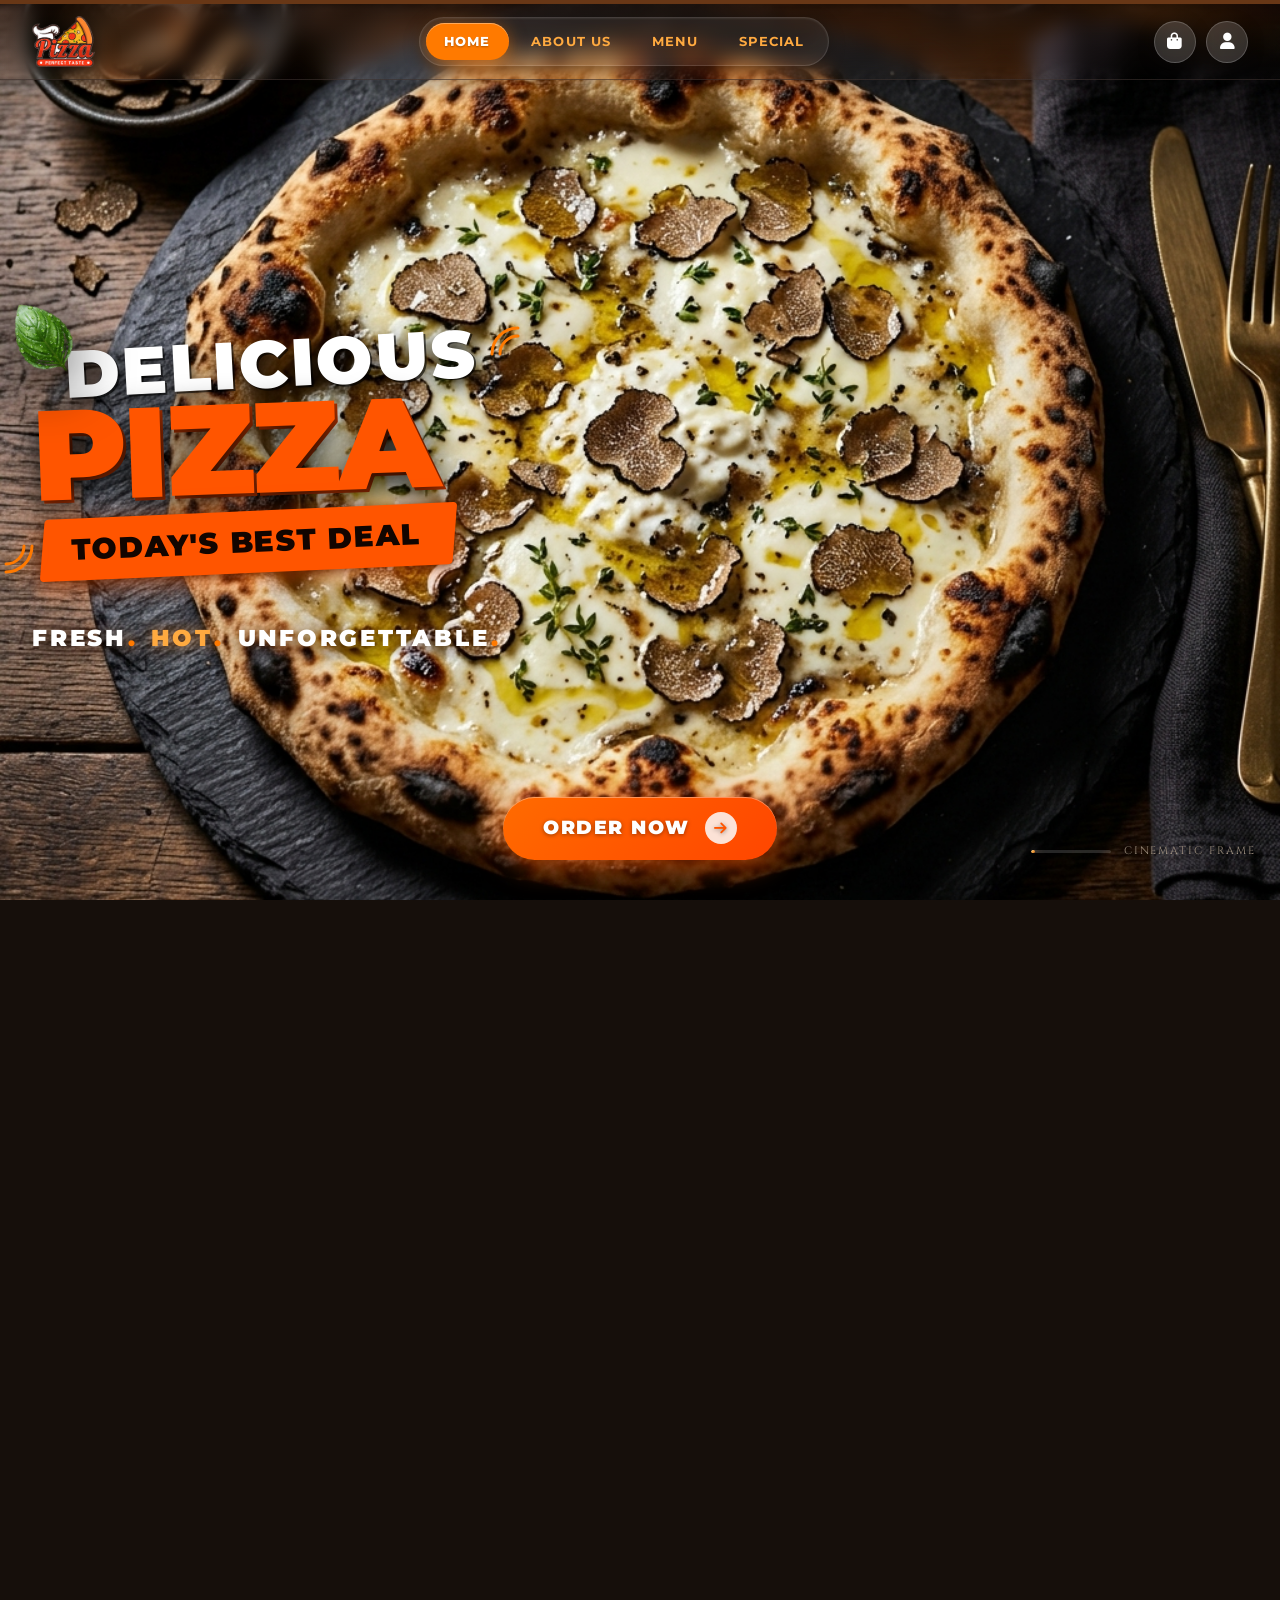
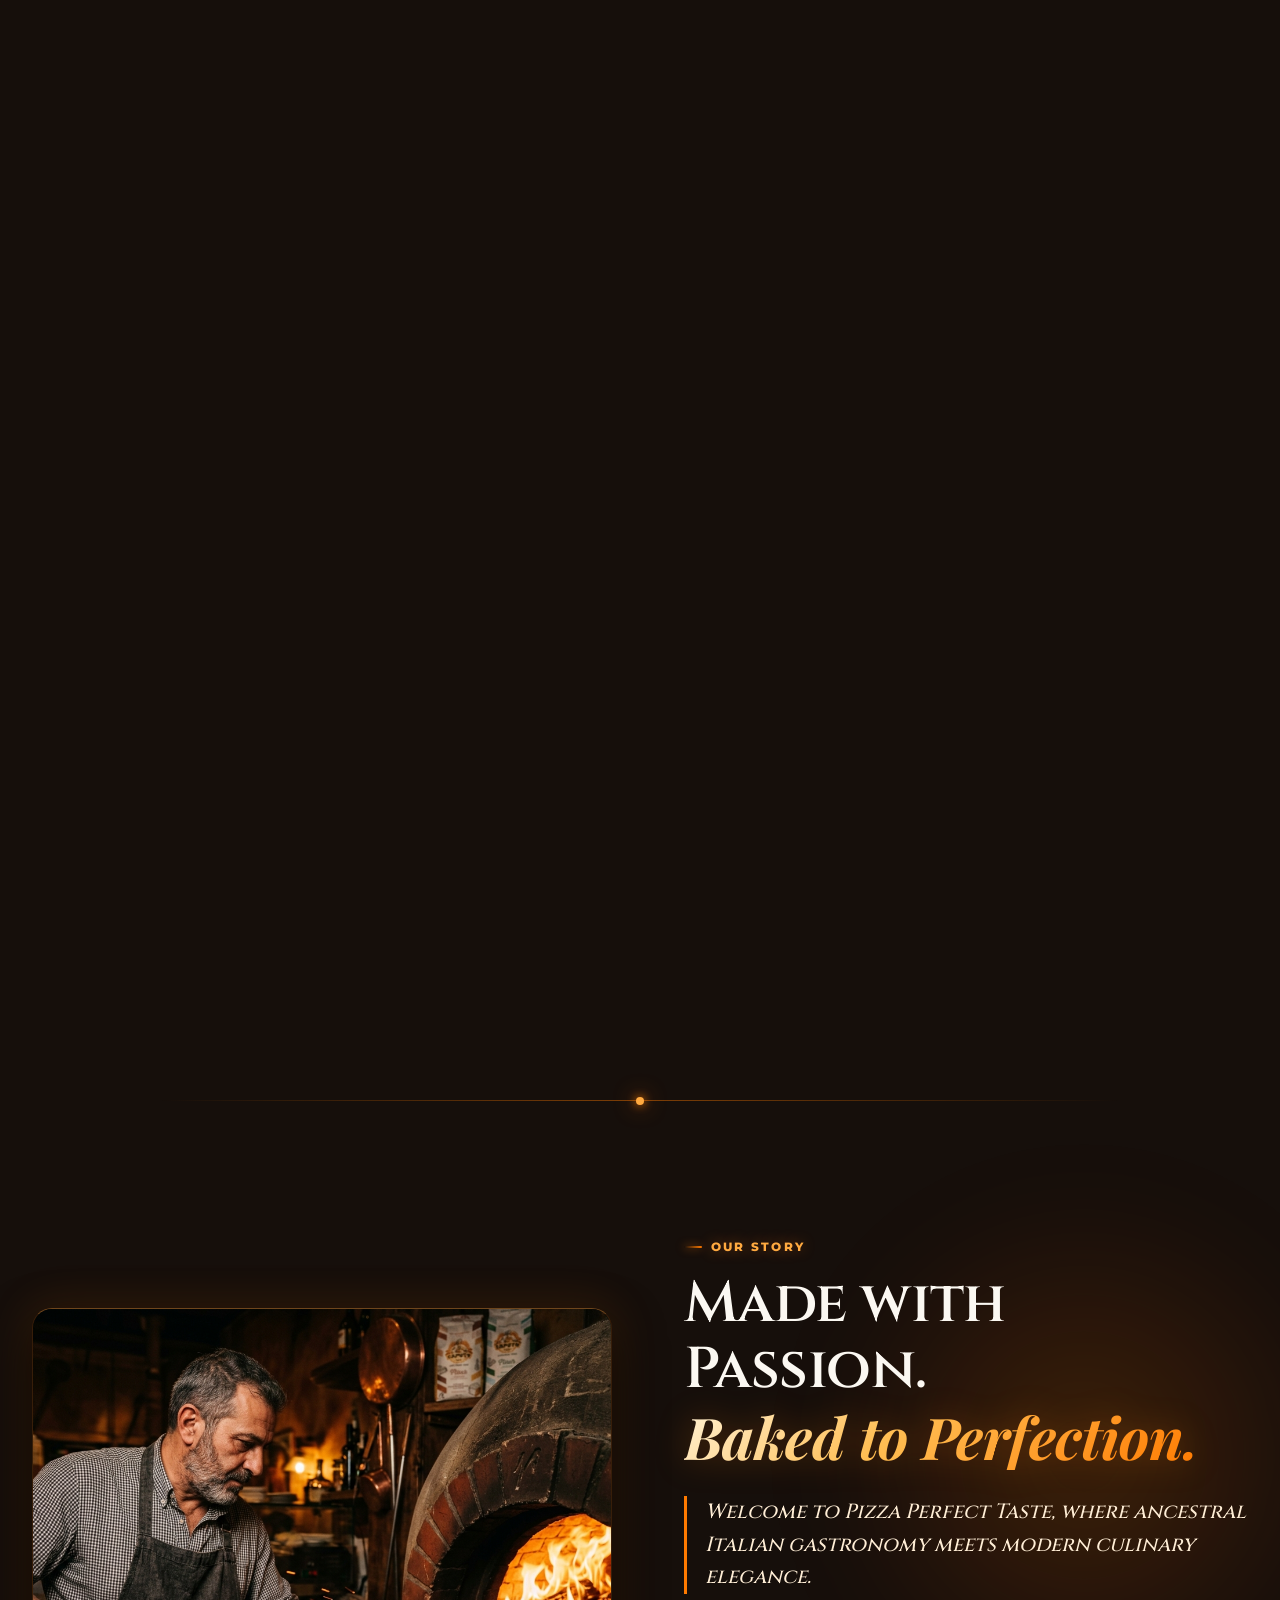
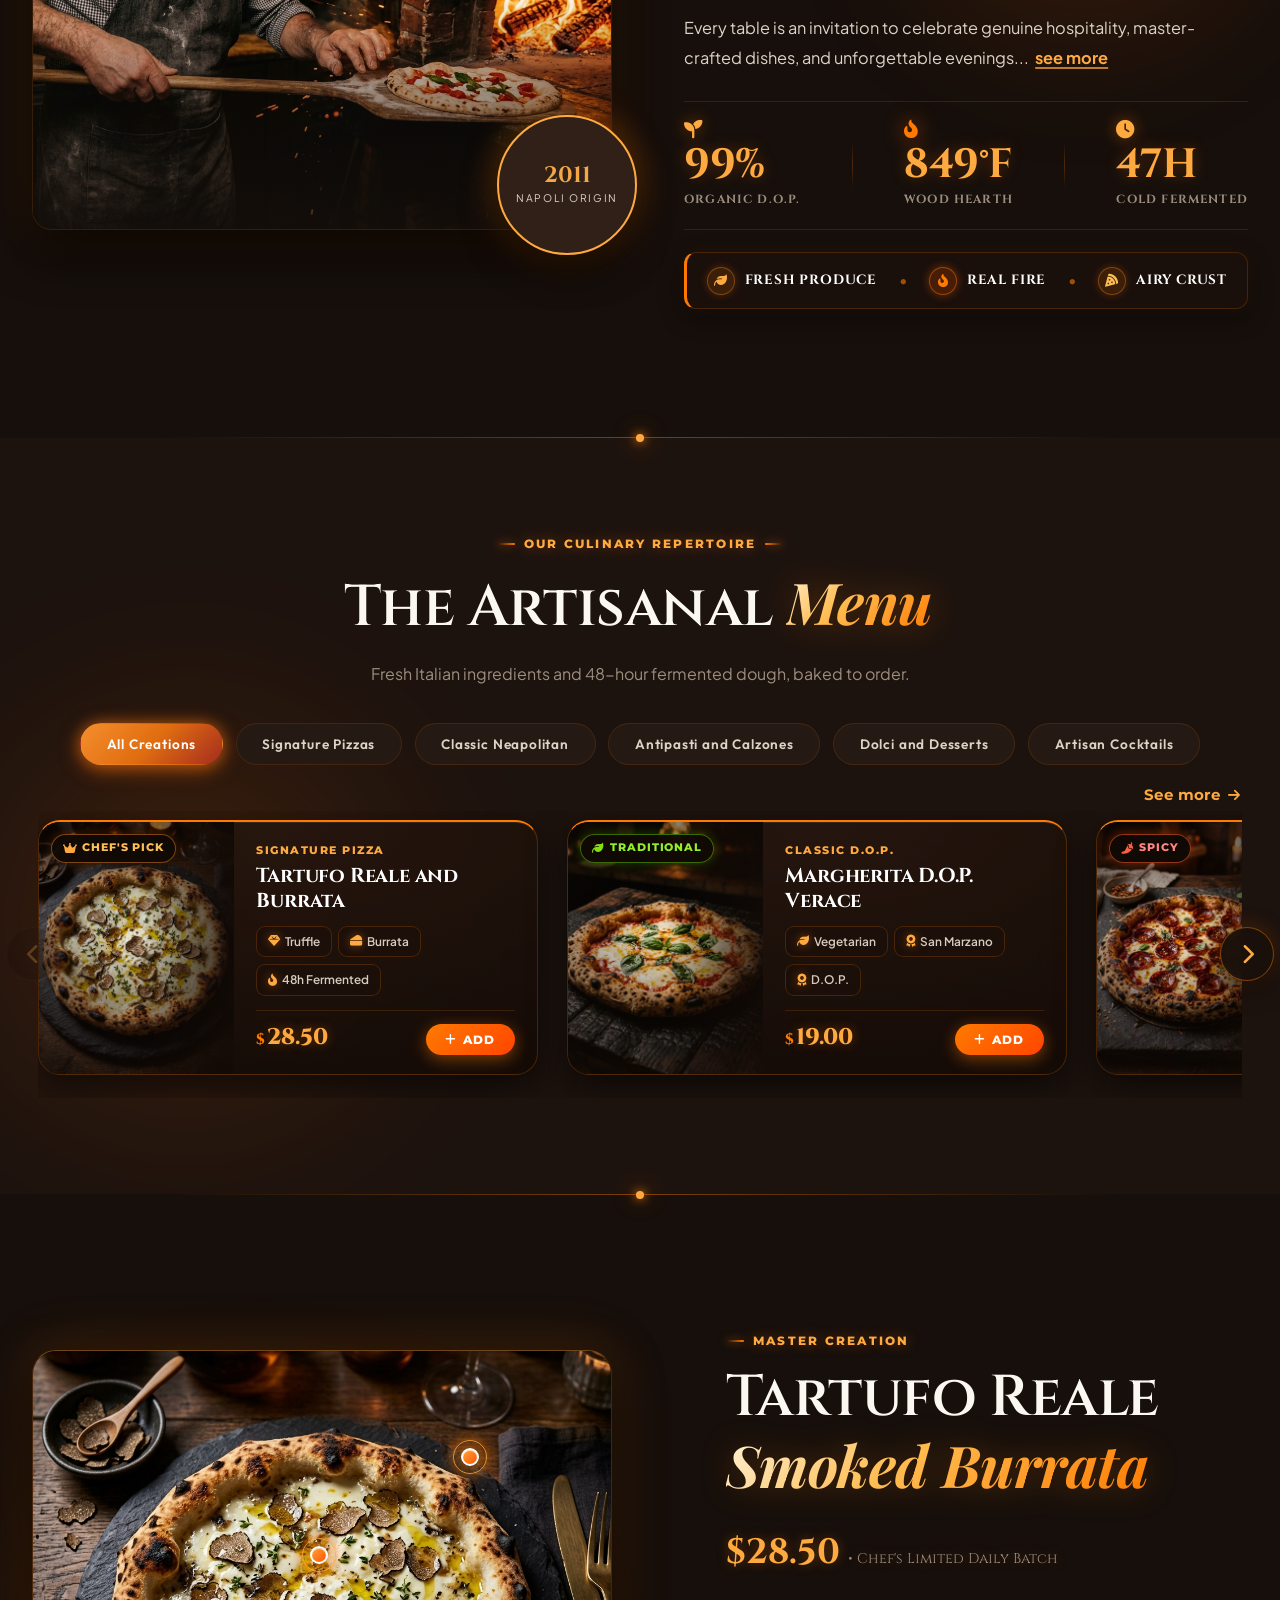
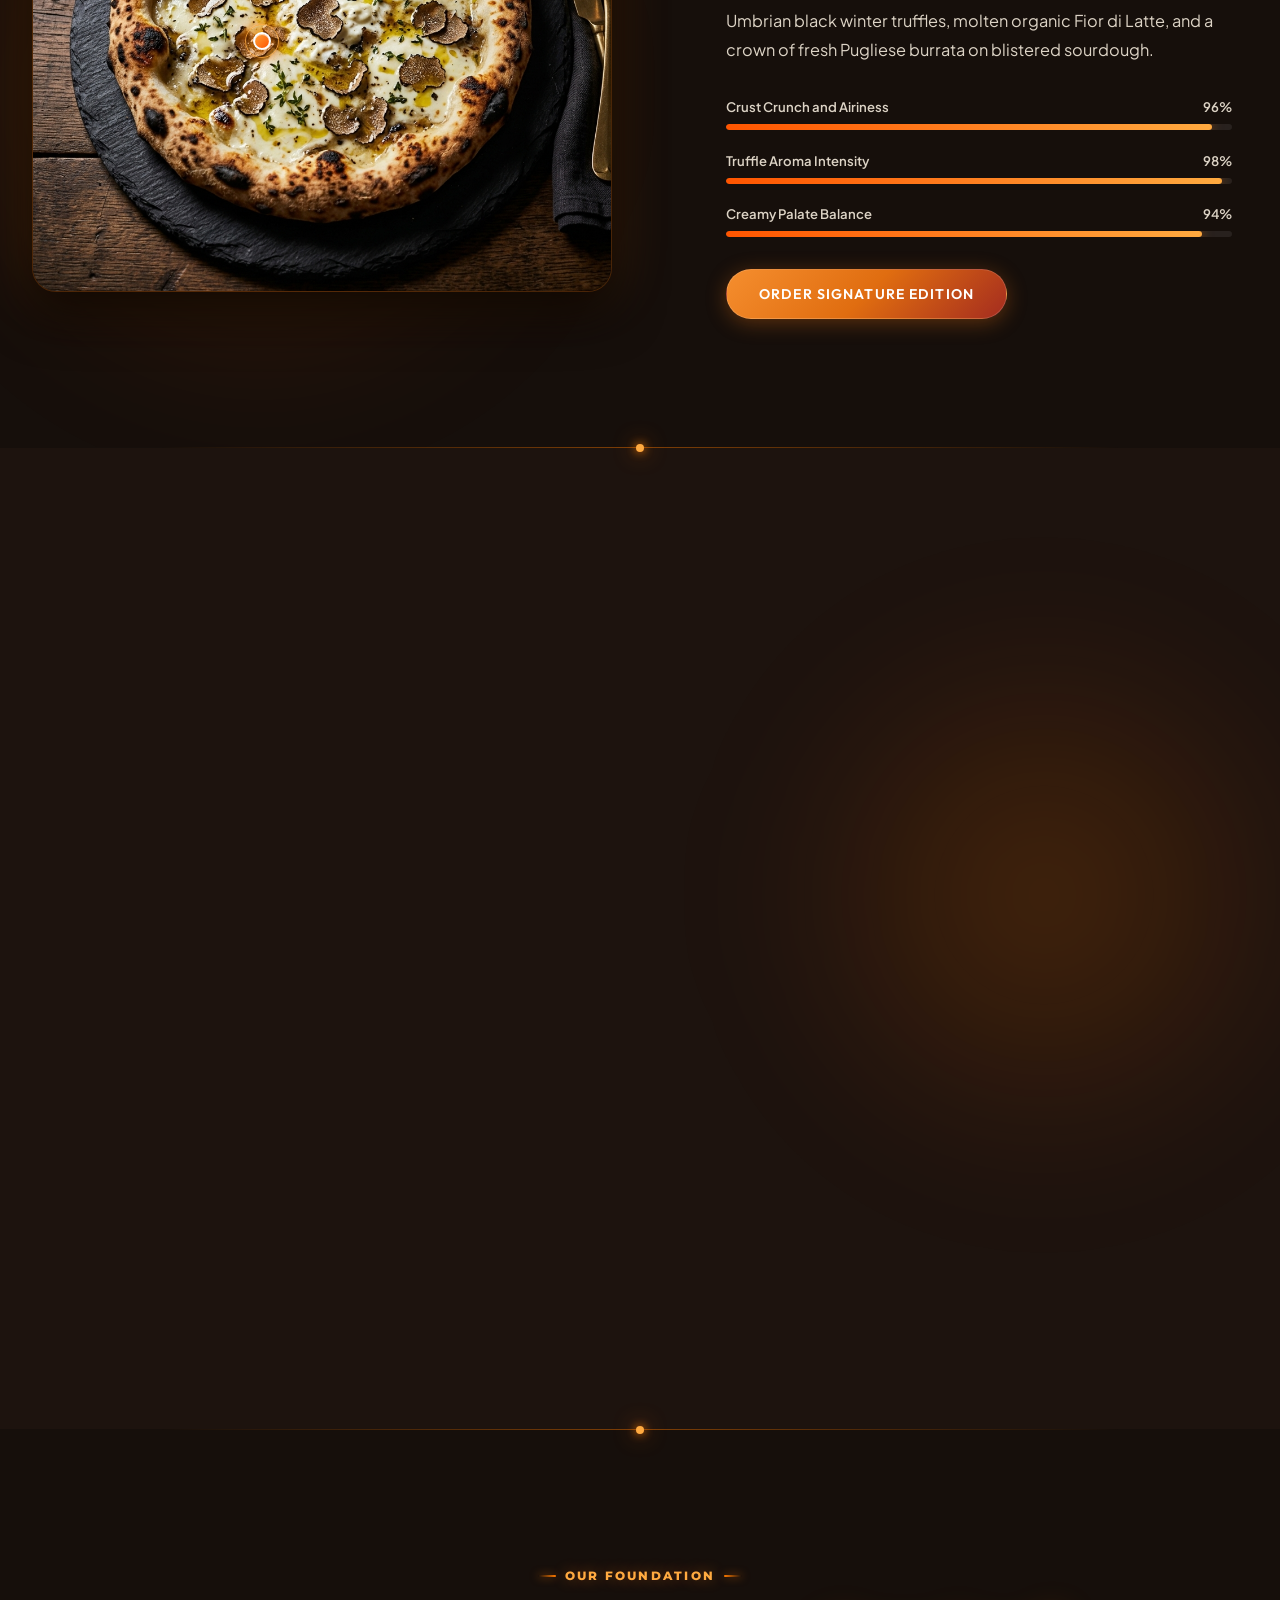
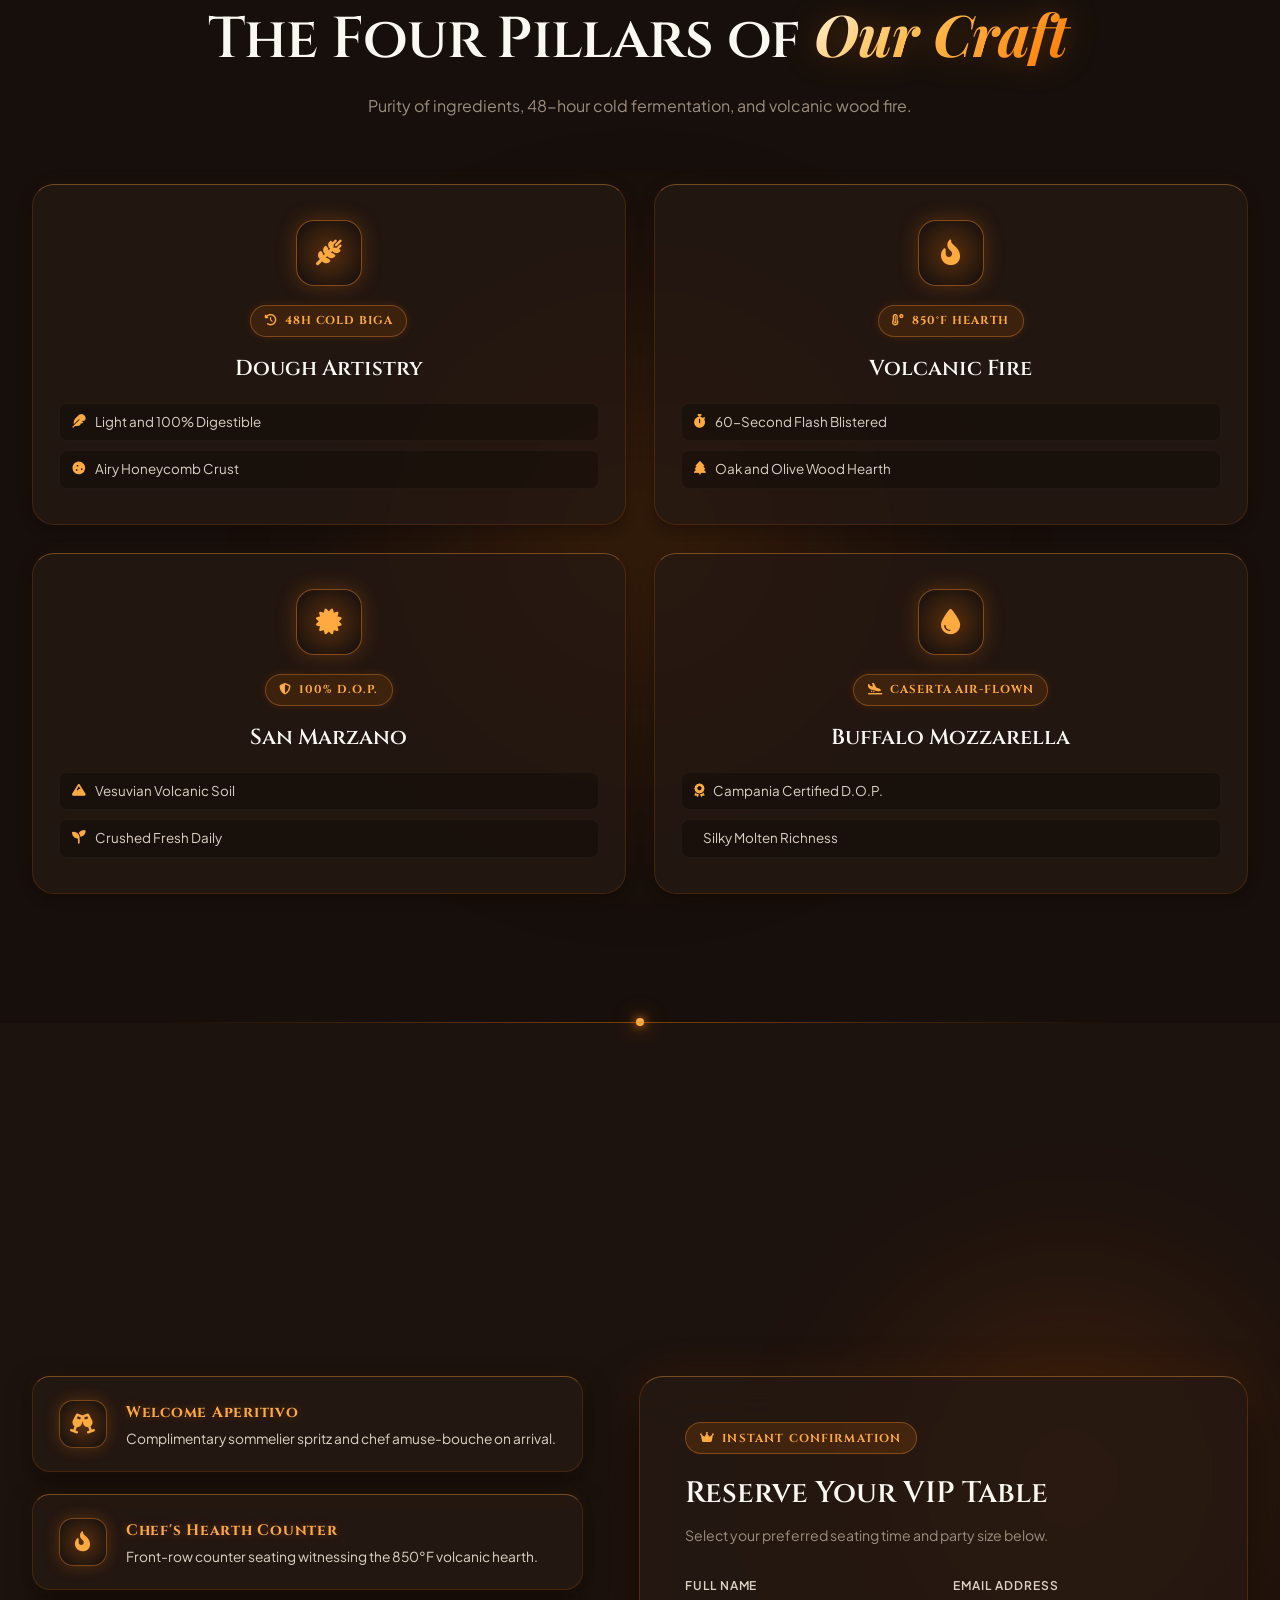
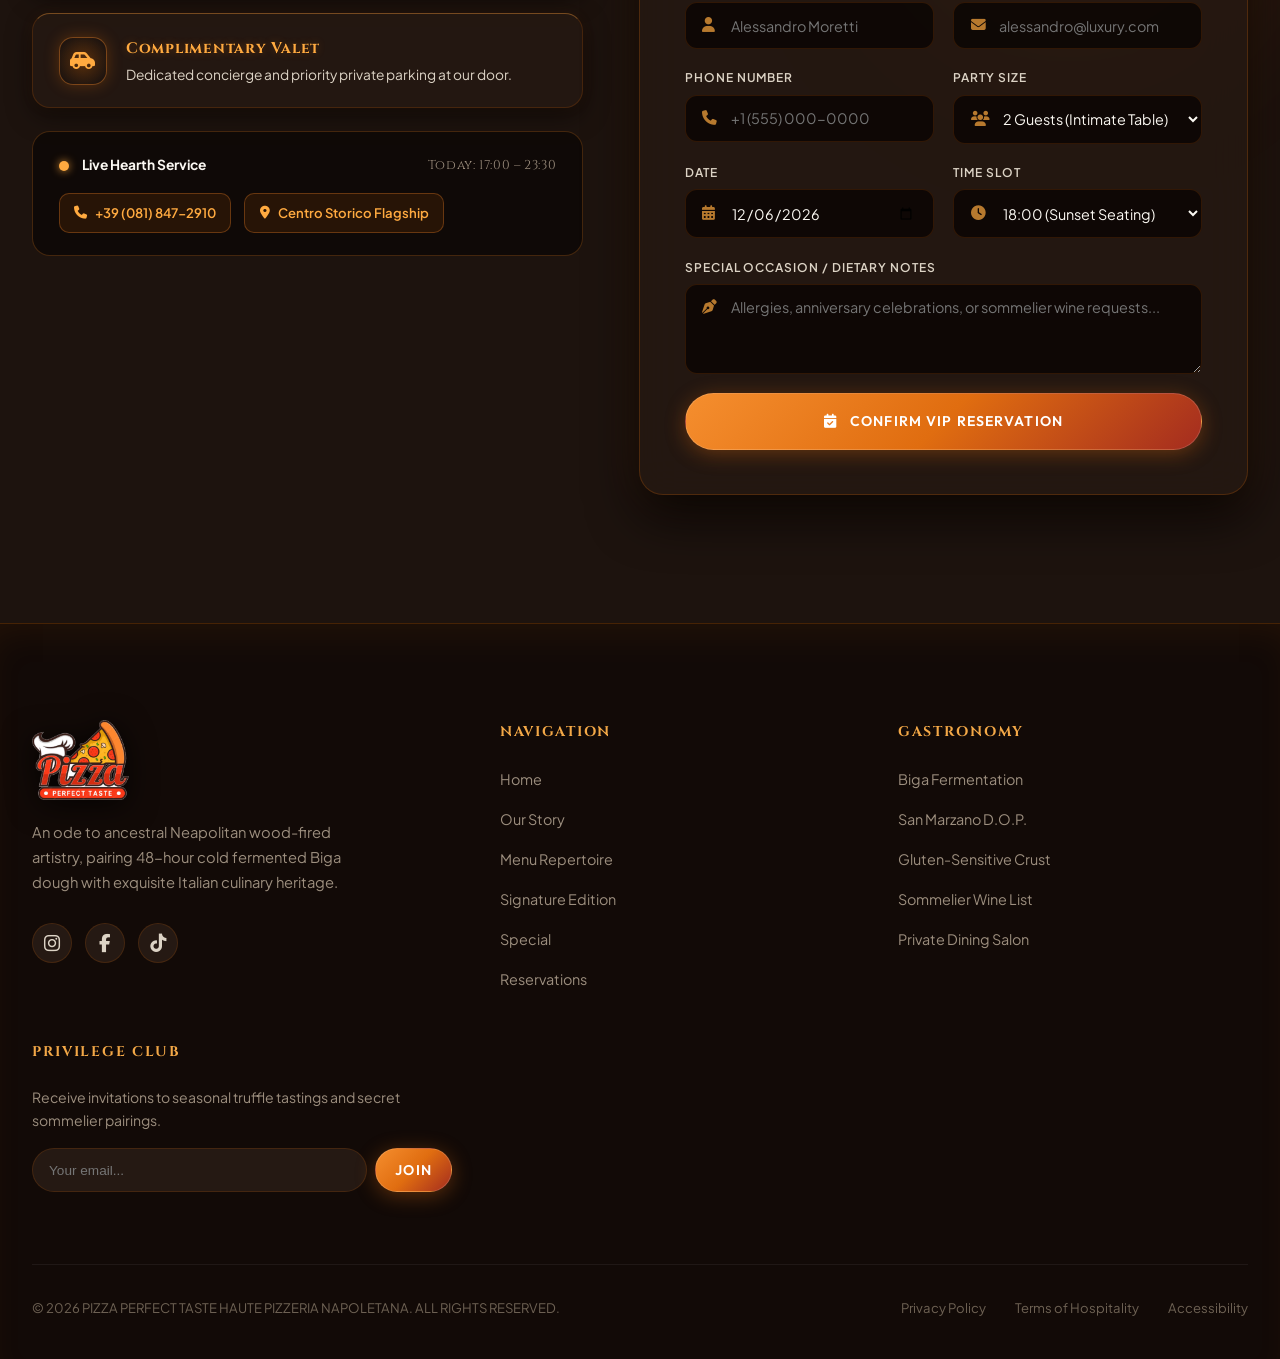
==== commit 4c046b35: "Update product page window title to Pizza Perfect Taste, set logo-perfect-taste favicon everywhere, " ====
--- a/index.html
+++ b/index.html
@@ -10,8 +10,8 @@
   <meta name="theme-color" content="#160f0b" />
 
   <!-- Favicon / Navigator Window Tab Logo -->
-  <link rel="icon" type="image/svg+xml" href="Assets/images/favicon.svg" />
   <link rel="icon" type="image/png" href="Assets/images/logo-perfect-taste.png" />
+  <link rel="shortcut icon" href="Assets/images/logo-perfect-taste.png" />
   <link rel="apple-touch-icon" href="Assets/images/logo-perfect-taste.png" />
 
   <!-- Preconnect Fonts -->
--- a/css/style.css
+++ b/css/style.css
@@ -880,77 +880,237 @@
   background: #ff5500;
 }
 
-/* Mobile Nav Drawer */
+/* Mobile Nav Overlay Backdrop */
+.mobile-nav-overlay {
+  position: fixed;
+  top: 0;
+  left: 0;
+  width: 100vw;
+  height: 100vh;
+  height: 100dvh;
+  background: rgba(8, 4, 2, 0.75);
+  backdrop-filter: blur(10px);
+  -webkit-backdrop-filter: blur(10px);
+  z-index: 1080;
+  opacity: 0;
+  pointer-events: none;
+  transition: opacity 0.35s ease;
+}
+
+.mobile-nav-overlay.active {
+  opacity: 1;
+  pointer-events: auto;
+}
+
+/* Luxury Mobile Nav Side Drawer */
 .mobile-nav-drawer {
   position: fixed;
   top: 0;
-  left: 0;
-  width: 100%;
+  right: 0;
+  left: auto;
+  width: min(360px, 86vw);
   height: 100vh;
-  background: radial-gradient(100% 100% at 50% 30%, rgba(32, 18, 11, 0.98) 0%, rgba(10, 6, 4, 0.99) 100%);
-  backdrop-filter: blur(28px);
-  -webkit-backdrop-filter: blur(28px);
-  z-index: 1050;
+  height: 100dvh;
+  background: radial-gradient(120% 80% at 80% 20%, rgba(32, 16, 10, 0.98) 0%, rgba(12, 6, 4, 0.99) 100%);
+  border-left: 1px solid rgba(255, 122, 0, 0.22);
+  backdrop-filter: blur(32px);
+  -webkit-backdrop-filter: blur(32px);
+  z-index: 1090;
   display: flex;
   flex-direction: column;
-  justify-content: center;
-  align-items: center;
-  gap: 2rem;
-  padding: 3rem 2rem;
-  transform: translateY(-100%);
-  transition: transform 0.5s var(--ease-cinematic);
+  justify-content: space-between;
+  padding: 0;
+  transform: translateX(105%);
+  transition: transform 0.4s cubic-bezier(0.16, 1, 0.3, 1), box-shadow 0.4s ease;
+  box-shadow: none;
+  overflow: hidden;
 }
 
 .mobile-nav-drawer.open {
-  transform: translateY(0);
+  transform: translateX(0);
+  box-shadow: -15px 0 50px rgba(0, 0, 0, 0.85), 0 0 35px rgba(255, 85, 0, 0.18);
+}
+
+/* Mobile Drawer Header */
+.mobile-drawer-header {
+  display: flex;
+  align-items: center;
+  justify-content: space-between;
+  padding: 1.25rem 1.4rem;
+  border-bottom: 1px solid rgba(255, 255, 255, 0.08);
+  background: rgba(255, 255, 255, 0.02);
+}
+
+.mobile-drawer-brand {
+  display: inline-flex;
+  align-items: center;
+  text-decoration: none;
 }
 
 .mobile-drawer-logo {
-  height: 72px;
+  height: 44px;
   width: auto;
   object-fit: contain;
-  margin-bottom: 0.5rem;
-  filter: drop-shadow(0 4px 18px rgba(0, 0, 0, 0.85)) drop-shadow(0 0 16px rgba(255, 122, 0, 0.4));
+  filter: drop-shadow(0 2px 10px rgba(255, 85, 0, 0.3));
+}
+
+/* Dedicated Mobile Drawer Close Button */
+.mobile-nav-close {
+  display: inline-flex;
+  align-items: center;
+  justify-content: center;
+  width: 42px;
+  height: 42px;
+  border-radius: 50%;
+  background: rgba(255, 255, 255, 0.06);
+  border: 1px solid rgba(255, 255, 255, 0.12);
+  color: #ffffff;
+  font-size: 1.2rem;
+  cursor: pointer;
+  transition: all 0.28s cubic-bezier(0.16, 1, 0.3, 1);
+  box-shadow: 0 4px 12px rgba(0, 0, 0, 0.3);
+}
+
+.mobile-nav-close:hover,
+.mobile-nav-close:focus-visible {
+  background: linear-gradient(135deg, #ff5500 0%, #d43500 100%);
+  border-color: #ff5500;
+  color: #ffffff;
+  transform: rotate(90deg) scale(1.08);
+  box-shadow: 0 0 20px rgba(255, 85, 0, 0.6);
+  outline: none;
+}
+
+.mobile-nav-close:active {
+  transform: rotate(90deg) scale(0.92);
+}
+
+/* Mobile Drawer Body & Nav Links */
+.mobile-drawer-body {
+  flex: 1;
+  overflow-y: auto;
+  padding: 1.25rem 1.15rem;
+  display: flex;
+  flex-direction: column;
+  -webkit-overflow-scrolling: touch;
 }
 
 .mobile-nav-links {
   display: flex;
   flex-direction: column;
-  align-items: center;
-  gap: 1.6rem;
+  gap: 0.65rem;
   width: 100%;
 }
 
 .mobile-nav-link {
+  display: flex;
+  align-items: center;
+  gap: 0.95rem;
+  padding: 0.85rem 1.1rem;
+  border-radius: 12px;
   font-family: 'Montserrat', var(--font-accent), sans-serif;
-  font-size: 2rem;
+  font-size: 1rem;
   font-weight: 700;
-  color: #ffaa40;
+  color: rgba(255, 255, 255, 0.85);
   text-transform: uppercase;
-  letter-spacing: 0.06em;
-  transition: all var(--transition-fast);
+  letter-spacing: 0.05em;
+  background: rgba(255, 255, 255, 0.03);
+  border: 1px solid rgba(255, 255, 255, 0.05);
+  transition: all 0.22s ease;
   text-decoration: none;
 }
 
+.mobile-nav-link i {
+  font-size: 1.1rem;
+  width: 22px;
+  text-align: center;
+  color: #ffaa40;
+  transition: transform 0.22s ease, color 0.22s ease;
+}
+
 .mobile-nav-link:hover {
-  color: #ffffff;
-  transform: scale(1.06);
-  text-shadow: 0 0 20px rgba(255, 122, 0, 0.6);
+  background: rgba(255, 85, 0, 0.14);
+  border-color: rgba(255, 85, 0, 0.4);
+  color: #ffffff;
+  transform: translateX(5px);
+}
+
+.mobile-nav-link:hover i {
+  color: #ff5500;
+  transform: scale(1.15);
 }
 
 .mobile-nav-link.active {
-  color: #ff5500 !important;
-  transform: scale(1.08);
-  text-shadow: 0 0 24px rgba(255, 85, 0, 0.75);
-}
-
-.mobile-drawer-actions {
+  background: linear-gradient(135deg, rgba(255, 85, 0, 0.28) 0%, rgba(200, 40, 0, 0.18) 100%);
+  border-color: rgba(255, 85, 0, 0.65);
+  color: #ffaa40 !important;
+  box-shadow: 0 4px 18px rgba(255, 85, 0, 0.22), inset 0 0 12px rgba(255, 85, 0, 0.12);
+}
+
+.mobile-nav-link.active i {
+  color: #ff5500;
+}
+
+/* Mobile Drawer Footer Actions */
+.mobile-drawer-footer {
+  padding: 1.1rem 1.15rem 1.4rem;
+  border-top: 1px solid rgba(255, 255, 255, 0.08);
+  display: flex;
+  flex-direction: column;
+  gap: 0.65rem;
+  background: rgba(10, 5, 3, 0.6);
+}
+
+.mobile-action-btn {
+  display: flex;
+  align-items: center;
+  justify-content: center;
+  gap: 0.6rem;
   width: 100%;
-  max-width: 320px;
-  display: flex;
-  flex-direction: column;
-  gap: 0.85rem;
-  margin-top: 1rem;
+  padding: 0.8rem 1rem;
+  border-radius: 11px;
+  font-family: 'Plus Jakarta Sans', sans-serif;
+  font-size: 0.9rem;
+  font-weight: 700;
+  cursor: pointer;
+  transition: all 0.22s ease;
+  text-decoration: none;
+}
+
+.mobile-cart-btn {
+  background: linear-gradient(135deg, #ff5500 0%, #d43500 100%);
+  color: #ffffff;
+  border: none;
+  box-shadow: 0 4px 15px rgba(255, 85, 0, 0.35);
+  position: relative;
+}
+
+.mobile-cart-btn:hover {
+  background: linear-gradient(135deg, #ff6b1a 0%, #e64000 100%);
+  transform: translateY(-2px);
+  box-shadow: 0 6px 20px rgba(255, 85, 0, 0.5);
+}
+
+.mobile-cart-badge {
+  background: #ffffff;
+  color: #d43500;
+  font-weight: 800;
+  font-size: 0.72rem;
+  padding: 0.15rem 0.5rem;
+  border-radius: 999px;
+  margin-left: 0.25rem;
+}
+
+.mobile-login-btn {
+  background: rgba(255, 255, 255, 0.05);
+  color: #ffffff;
+  border: 1px solid rgba(255, 255, 255, 0.12);
+}
+
+.mobile-login-btn:hover {
+  background: rgba(255, 255, 255, 0.12);
+  border-color: rgba(255, 170, 64, 0.5);
+  color: #ffaa40;
 }
 
 /* ==========================================================================
@@ -960,12 +1120,13 @@
   position: fixed;
   top: 0;
   left: 0;
-  width: 100%;
-  height: 100%;
-  background: rgba(5, 3, 2, 0.8);
+  width: 100vw;
+  height: 100vh;
+  height: 100dvh;
+  background: rgba(5, 3, 2, 0.82);
   backdrop-filter: blur(14px);
   -webkit-backdrop-filter: blur(14px);
-  z-index: 1200;
+  z-index: 1700;
   opacity: 0;
   pointer-events: none;
   transition: opacity var(--transition-normal);
@@ -980,19 +1141,22 @@
   position: fixed;
   top: 50%;
   left: 50%;
-  transform: translate(-50%, -46%) scale(0.94);
-  width: 90%;
-  max-width: 460px;
+  transform: translate(-50%, -46%) scale(0.95);
+  width: min(460px, calc(100vw - 28px));
+  max-height: calc(100vh - 32px);
+  max-height: calc(100dvh - 32px);
+  overflow-y: auto;
+  -webkit-overflow-scrolling: touch;
   background: radial-gradient(120% 120% at 50% 0%, rgba(35, 20, 14, 0.98) 0%, rgba(14, 8, 5, 0.99) 100%);
   border: 1px solid rgba(255, 122, 0, 0.28);
-  border-top: 1px solid rgba(255, 180, 80, 0.4);
-  border-radius: 20px;
-  padding: 2.2rem;
-  z-index: 1250;
+  border-top: 2px solid #ff7a00;
+  border-radius: 22px;
+  padding: clamp(1.4rem, 4.5vw, 2.2rem);
+  z-index: 1750;
   box-shadow: 0 20px 60px rgba(0, 0, 0, 0.85), 0 0 30px rgba(255, 100, 0, 0.15);
   opacity: 0;
   pointer-events: none;
-  transition: all 0.4s var(--ease-cinematic);
+  transition: all 0.38s var(--ease-cinematic);
 }
 
 .luxury-modal.open {
@@ -3635,153 +3799,327 @@
   }
 }
 
-/* Cart Drawer */
+/* ==========================================================================
+   CART SLIDE-OVER DRAWER (ORDERS SYSTEM)
+   ========================================================================== */
 .cart-drawer-overlay {
   position: fixed;
   top: 0;
   left: 0;
-  width: 100%;
-  height: 100%;
-  background: rgba(0, 0, 0, 0.75);
-  backdrop-filter: blur(8px);
+  width: 100vw;
+  height: 100vh;
+  height: 100dvh;
+  background: rgba(8, 4, 2, 0.75);
+  backdrop-filter: blur(10px);
+  -webkit-backdrop-filter: blur(10px);
   z-index: 1500;
   opacity: 0;
   visibility: hidden;
-  transition: all var(--transition-normal);
+  pointer-events: none;
+  transition: opacity var(--transition-normal), visibility var(--transition-normal);
 }
 
 .cart-drawer-overlay.active {
   opacity: 1;
   visibility: visible;
+  pointer-events: auto;
 }
 
 .cart-drawer {
   position: fixed;
   top: 0;
   right: 0;
-  width: 420px;
-  max-width: 90vw;
-  height: 100%;
-  background: var(--bg-surface-elevated);
+  width: min(420px, 92vw);
+  max-width: 100vw;
+  height: 100vh;
+  height: 100dvh;
+  background: radial-gradient(120% 80% at 80% 20%, rgba(32, 16, 10, 0.98) 0%, rgba(12, 6, 4, 0.99) 100%);
   border-left: 1px solid rgba(255, 122, 0, 0.25);
+  backdrop-filter: blur(32px);
+  -webkit-backdrop-filter: blur(32px);
   z-index: 1600;
   display: flex;
   flex-direction: column;
-  transform: translateX(100%);
-  transition: transform 0.45s var(--ease-cinematic);
-  box-shadow: -15px 0 40px rgba(0, 0, 0, 0.8), -5px 0 25px rgba(255, 122, 0, 0.15);
+  justify-content: space-between;
+  transform: translateX(105%);
+  transition: transform 0.4s cubic-bezier(0.16, 1, 0.3, 1), box-shadow 0.4s ease;
+  box-shadow: none;
+  overflow: hidden;
 }
 
 .cart-drawer.open {
   transform: translateX(0);
+  box-shadow: -15px 0 50px rgba(0, 0, 0, 0.85), 0 0 35px rgba(255, 85, 0, 0.18);
 }
 
 .cart-header {
-  padding: 1.8rem;
-  border-bottom: 1px solid var(--border-subtle);
+  padding: 1.25rem 1.4rem;
+  border-bottom: 1px solid rgba(255, 255, 255, 0.08);
   display: flex;
   justify-content: space-between;
   align-items: center;
+  background: rgba(255, 255, 255, 0.02);
 }
 
 .cart-header h3 {
-  font-family: var(--font-display);
-  font-size: 1.5rem;
-  color: var(--text-primary);
+  font-family: var(--font-heading);
+  font-size: 1.35rem;
+  font-weight: 700;
+  color: #ffffff;
+  display: flex;
+  align-items: center;
+  gap: 0.6rem;
+  letter-spacing: 0.03em;
 }
 
 .cart-close-btn {
-  color: var(--text-muted);
-  font-size: 1.4rem;
-  transition: color var(--transition-fast);
-}
-
-.cart-close-btn:hover {
-  color: var(--accent-gold);
+  display: inline-flex;
+  align-items: center;
+  justify-content: center;
+  width: 42px;
+  height: 42px;
+  border-radius: 50%;
+  background: rgba(255, 255, 255, 0.06);
+  border: 1px solid rgba(255, 255, 255, 0.12);
+  color: #ffffff;
+  font-size: 1.2rem;
+  cursor: pointer;
+  transition: all 0.28s cubic-bezier(0.16, 1, 0.3, 1);
+  box-shadow: 0 4px 12px rgba(0, 0, 0, 0.3);
+}
+
+.cart-close-btn:hover,
+.cart-close-btn:focus-visible {
+  background: linear-gradient(135deg, #ff5500 0%, #d43500 100%);
+  border-color: #ff5500;
+  color: #ffffff;
+  transform: rotate(90deg) scale(1.08);
+  box-shadow: 0 0 20px rgba(255, 85, 0, 0.6);
+  outline: none;
+}
+
+.cart-close-btn:active {
+  transform: rotate(90deg) scale(0.92);
 }
 
 .cart-items-body {
-  padding: 1.8rem;
+  padding: 1.25rem 1.2rem;
   flex-grow: 1;
   overflow-y: auto;
   display: flex;
   flex-direction: column;
-  gap: 1.2rem;
+  gap: 0.95rem;
+  -webkit-overflow-scrolling: touch;
 }
 
 .cart-empty-state {
   text-align: center;
   margin: auto;
   color: var(--text-muted);
-}
-
-.cart-empty-state svg {
-  width: 48px;
-  height: 48px;
-  color: var(--text-dim);
+  padding: 2rem 1rem;
+}
+
+.cart-empty-state svg,
+.cart-empty-state i {
+  color: #ff7a00;
   margin-bottom: 1rem;
+  opacity: 0.75;
 }
 
 .cart-item-row {
   display: flex;
-  gap: 1rem;
-  align-items: center;
-  padding-bottom: 1rem;
-  border-bottom: 1px solid rgba(255, 255, 255, 0.06);
+  gap: 0.9rem;
+  align-items: center;
+  padding: 0.85rem 1rem;
+  border-radius: 14px;
+  background: rgba(255, 255, 255, 0.03);
+  border: 1px solid rgba(255, 255, 255, 0.06);
+  transition: all 0.2s ease;
+}
+
+.cart-item-row:hover {
+  background: rgba(255, 85, 0, 0.06);
+  border-color: rgba(255, 85, 0, 0.25);
 }
 
 .cart-item-img {
-  width: 60px;
-  height: 60px;
-  border-radius: 10px;
+  width: 58px;
+  height: 58px;
+  border-radius: 12px;
   object-fit: cover;
+  flex-shrink: 0;
+  border: 1px solid rgba(255, 122, 0, 0.25);
 }
 
 .cart-item-info {
   flex-grow: 1;
+  min-width: 0;
+  display: flex;
+  flex-direction: column;
+  gap: 0.3rem;
 }
 
 .cart-item-info h5 {
-  font-family: var(--font-display);
-  font-size: 1.05rem;
-  color: var(--text-primary);
-}
-
-.cart-item-info span {
+  font-family: 'Montserrat', var(--font-accent), sans-serif;
+  font-size: 0.95rem;
+  font-weight: 700;
+  color: #ffffff;
+  margin: 0;
+  white-space: nowrap;
+  overflow: hidden;
+  text-overflow: ellipsis;
+}
+
+.cart-item-pricing-line {
+  display: flex;
+  align-items: center;
+  justify-content: space-between;
+  gap: 0.5rem;
+}
+
+.cart-item-unit-price {
+  font-size: 0.78rem;
+  color: rgba(255, 255, 255, 0.55);
+  font-weight: 500;
+}
+
+.cart-item-total-price {
+  font-family: 'Montserrat', var(--font-accent), sans-serif;
+  font-size: 0.95rem;
+  font-weight: 800;
+  color: #ffaa40;
+}
+
+.cart-item-bottom-row {
+  display: flex;
+  align-items: center;
+  justify-content: space-between;
+  gap: 0.6rem;
+  margin-top: 0.2rem;
+}
+
+.cart-item-qty-stepper {
+  display: inline-flex;
+  align-items: center;
+  gap: 0.35rem;
+  background: rgba(255, 255, 255, 0.05);
+  border: 1px solid rgba(255, 255, 255, 0.12);
+  border-radius: 9999px;
+  padding: 2px 5px;
+}
+
+.cart-qty-btn {
+  width: 24px;
+  height: 24px;
+  border-radius: 50%;
+  border: none;
+  background: rgba(255, 255, 255, 0.08);
+  color: #ffffff;
+  display: inline-flex;
+  align-items: center;
+  justify-content: center;
+  font-size: 0.65rem;
+  cursor: pointer;
+  transition: all 0.2s ease;
+}
+
+.cart-qty-btn:hover {
+  background: #ff5500;
+  color: #ffffff;
+  transform: scale(1.12);
+}
+
+.cart-qty-btn:active {
+  transform: scale(0.92);
+}
+
+.cart-qty-num {
+  font-family: 'Montserrat', var(--font-accent), sans-serif;
   font-size: 0.82rem;
-  color: var(--accent-gold);
+  font-weight: 800;
+  color: #ffffff;
+  min-width: 20px;
+  text-align: center;
+  user-select: none;
 }
 
 .cart-item-remove {
-  color: var(--text-dim);
+  display: inline-flex;
+  align-items: center;
+  justify-content: center;
+  width: 36px;
+  height: 36px;
+  border-radius: 10px;
+  background: rgba(255, 255, 255, 0.04);
+  border: 1px solid rgba(255, 255, 255, 0.08);
+  color: rgba(255, 255, 255, 0.5);
   font-size: 0.9rem;
-  transition: color var(--transition-fast);
+  cursor: pointer;
+  flex-shrink: 0;
+  transition: all 0.2s ease;
 }
 
 .cart-item-remove:hover {
-  color: #ff6b6b;
+  background: rgba(255, 70, 70, 0.2);
+  border-color: #ff4d4d;
+  color: #ff4d4d;
+  transform: scale(1.08);
 }
 
 .cart-footer {
-  padding: 1.8rem;
-  border-top: 1px solid var(--border-subtle);
-  background: var(--bg-surface);
+  padding: 1.25rem 1.25rem max(1.5rem, env(safe-area-inset-bottom));
+  border-top: 1px solid rgba(255, 255, 255, 0.08);
+  background: rgba(10, 5, 3, 0.7);
+  backdrop-filter: blur(10px);
 }
 
 .cart-total-row {
   display: flex;
   justify-content: space-between;
   align-items: center;
-  margin-bottom: 1.2rem;
-  font-size: 1.1rem;
-  font-weight: 600;
-  color: var(--text-primary);
+  margin-bottom: 1rem;
+  font-size: 1rem;
+  font-weight: 700;
+  color: rgba(255, 255, 255, 0.9);
+  text-transform: uppercase;
+  letter-spacing: 0.05em;
 }
 
 .cart-total-row span:last-child {
-  font-family: var(--font-heading);
-  font-size: 1.35rem;
-  color: var(--accent-gold);
+  font-family: 'Montserrat', var(--font-accent), sans-serif;
+  font-size: 1.45rem;
+  font-weight: 900;
+  color: #ffaa40;
+}
+
+#cart-checkout-btn {
+  width: 100%;
+  height: 52px;
+  border-radius: 12px;
+  background: linear-gradient(135deg, #ff6b00 0%, #ff3b00 100%);
+  border: none;
+  color: #ffffff;
+  font-family: 'Montserrat', var(--font-accent), sans-serif;
+  font-size: 0.95rem;
+  font-weight: 900;
+  letter-spacing: 0.1em;
+  text-transform: uppercase;
+  cursor: pointer;
+  box-shadow: 0 6px 24px rgba(255, 85, 0, 0.45);
+  transition: all 0.25s ease;
+  display: inline-flex;
+  align-items: center;
+  justify-content: center;
+  gap: 0.6rem;
+}
+
+#cart-checkout-btn:hover {
+  transform: translateY(-2px);
+  box-shadow: 0 10px 30px rgba(255, 85, 0, 0.65), 0 0 20px rgba(255, 122, 0, 0.4);
+}
+
+#cart-checkout-btn:active {
+  transform: translateY(0);
 }
 
 /* Floating Back-to-Top Button with Warm Orange Hearth Glow */
@@ -3874,7 +4212,7 @@
 /* About Us Page Hero with about_us_hero.jpeg */
 .about-page-hero,
 .menu-page-hero.about-page-hero {
-  background-image: 
+  background-image:
     linear-gradient(180deg, rgba(16, 9, 6, 0.68) 0%, rgba(22, 13, 9, 0.82) 55%, var(--bg-deep) 100%),
     radial-gradient(circle at 50% 30%, rgba(255, 110, 0, 0.18) 0%, transparent 65%),
     url('../Assets/images/about_us_hero.jpeg');
@@ -3886,7 +4224,7 @@
 /* Menu Page Hero with menu_hero.jpeg */
 .menu-page-hero-bg,
 .menu-page-hero.menu-page-hero-bg {
-  background-image: 
+  background-image:
     linear-gradient(180deg, rgba(16, 9, 6, 0.68) 0%, rgba(22, 13, 9, 0.82) 55%, var(--bg-deep) 100%),
     radial-gradient(circle at 50% 30%, rgba(255, 110, 0, 0.18) 0%, transparent 65%),
     url('../Assets/images/menu_hero.jpeg');
@@ -3900,7 +4238,7 @@
 .special-page-hero,
 .menu-page-hero.offers-page-hero,
 .menu-page-hero.special-page-hero {
-  background-image: 
+  background-image:
     linear-gradient(180deg, rgba(16, 9, 6, 0.68) 0%, rgba(22, 13, 9, 0.82) 55%, var(--bg-deep) 100%),
     radial-gradient(circle at 50% 30%, rgba(255, 110, 0, 0.18) 0%, transparent 65%),
     url('../Assets/images/special_hero.jpeg');
--- a/css/responsive.css
+++ b/css/responsive.css
@@ -511,10 +511,81 @@
     justify-content: center;
   }
 
-  /* Cart Drawer */
+  /* Orders / Cart Drawer Mobile Optimization */
   .cart-drawer {
-    width: 100%;
-    max-width: 100%;
+    width: 100vw;
+    max-width: 100vw;
+    border-left: none;
+  }
+
+  .cart-header {
+    padding: 1.1rem 1.15rem;
+  }
+
+  .cart-header h3 {
+    font-size: 1.2rem;
+  }
+
+  .cart-items-body {
+    padding: 1rem 1rem;
+    gap: 0.75rem;
+  }
+
+  .cart-item-row {
+    padding: 0.75rem 0.85rem;
+  }
+
+  .cart-item-img {
+    width: 52px;
+    height: 52px;
+  }
+
+  .cart-footer {
+    padding: 1.1rem 1.15rem max(1.4rem, env(safe-area-inset-bottom));
+  }
+
+  #cart-checkout-btn {
+    height: 50px;
+    font-size: 0.92rem;
+  }
+
+  /* VIP Member Login Modal Mobile Optimization */
+  .luxury-modal {
+    width: calc(100vw - 24px);
+    max-width: 440px;
+    max-height: calc(100vh - 28px);
+    max-height: calc(100dvh - 28px);
+    padding: 1.6rem 1.25rem;
+    border-radius: 18px;
+  }
+
+  .modal-close-btn {
+    top: 0.9rem;
+    right: 0.9rem;
+    width: 38px;
+    height: 38px;
+    font-size: 1rem;
+  }
+
+  .modal-title {
+    font-size: 1.5rem;
+  }
+
+  .modal-subtitle {
+    font-size: 0.82rem;
+    margin-bottom: 1.3rem;
+  }
+
+  .modal-input {
+    font-size: 16px; /* Prevents auto-zoom on mobile safari */
+    height: 46px;
+    min-height: 46px;
+  }
+
+  .btn-modal-submit {
+    height: 48px;
+    min-height: 48px;
+    font-size: 0.88rem;
   }
 
   /* Back to Top Floating Button */
@@ -527,8 +598,47 @@
   }
 }
 
-
-/* Extra Small Screens (320px - 380px) */
+/* Extra Small Mobile Devices (320px - 480px) */
+@media (max-width: 480px) {
+  .hero-center-cta-wrap {
+    bottom: clamp(1rem, 3.5vh, 1.8rem);
+    width: min(92%, 300px);
+    max-width: 300px;
+  }
+
+  .btn-poster-order {
+    width: 100%;
+    padding: 0.78rem 1.2rem;
+    font-size: 0.95rem;
+    gap: 0.6rem;
+  }
+
+  .btn-poster-arrow-circle {
+    width: 28px;
+    height: 28px;
+    font-size: 0.8rem;
+  }
+
+  .modal-options-row {
+    flex-direction: column;
+    align-items: flex-start;
+    gap: 0.6rem;
+  }
+
+  .modal-forgot-link {
+    font-size: 0.78rem;
+  }
+
+  .cart-item-info h5 {
+    font-size: 0.88rem;
+  }
+
+  .cart-item-info span {
+    font-size: 0.8rem;
+  }
+}
+
+/* Ultra Small Screens (320px - 380px) */
 @media (max-width: 380px) {
   .hero-title {
     font-size: 2.35rem;
@@ -544,18 +654,22 @@
   }
 
   .hero-center-cta-wrap {
-    bottom: 1.2rem;
-    width: min(92%, 280px);
+    bottom: 1rem;
+    width: min(94%, 280px);
   }
 
   .btn-poster-order {
     padding: 0.72rem 1rem;
-    font-size: 0.92rem;
-    gap: 0.55rem;
+    font-size: 0.9rem;
+    gap: 0.5rem;
   }
 
   .about-stats-grid {
     grid-template-columns: 1fr;
+  }
+
+  .luxury-modal {
+    padding: 1.4rem 1rem;
   }
 }
 
@@ -568,6 +682,16 @@
   .hero-center-cta-wrap {
     bottom: 1.2rem;
   }
+
+  .luxury-modal {
+    max-height: calc(100vh - 20px);
+    max-height: calc(100dvh - 20px);
+    padding: 1.2rem 1.1rem;
+  }
+
+  .modal-subtitle {
+    margin-bottom: 1rem;
+  }
 }
 
 @media (max-height: 560px) {
@@ -581,6 +705,12 @@
 
   .hero-center-cta-wrap {
     bottom: 0.8rem;
+  }
+
+  .btn-poster-order {
+    padding: 0.6rem 1.2rem;
+    min-height: 40px;
+    font-size: 0.88rem;
   }
 }
 
@@ -624,6 +754,7 @@
 
   .btn-product-add {
     width: 100%;
+    min-height: 50px;
   }
 
   .hero-floating-elements {
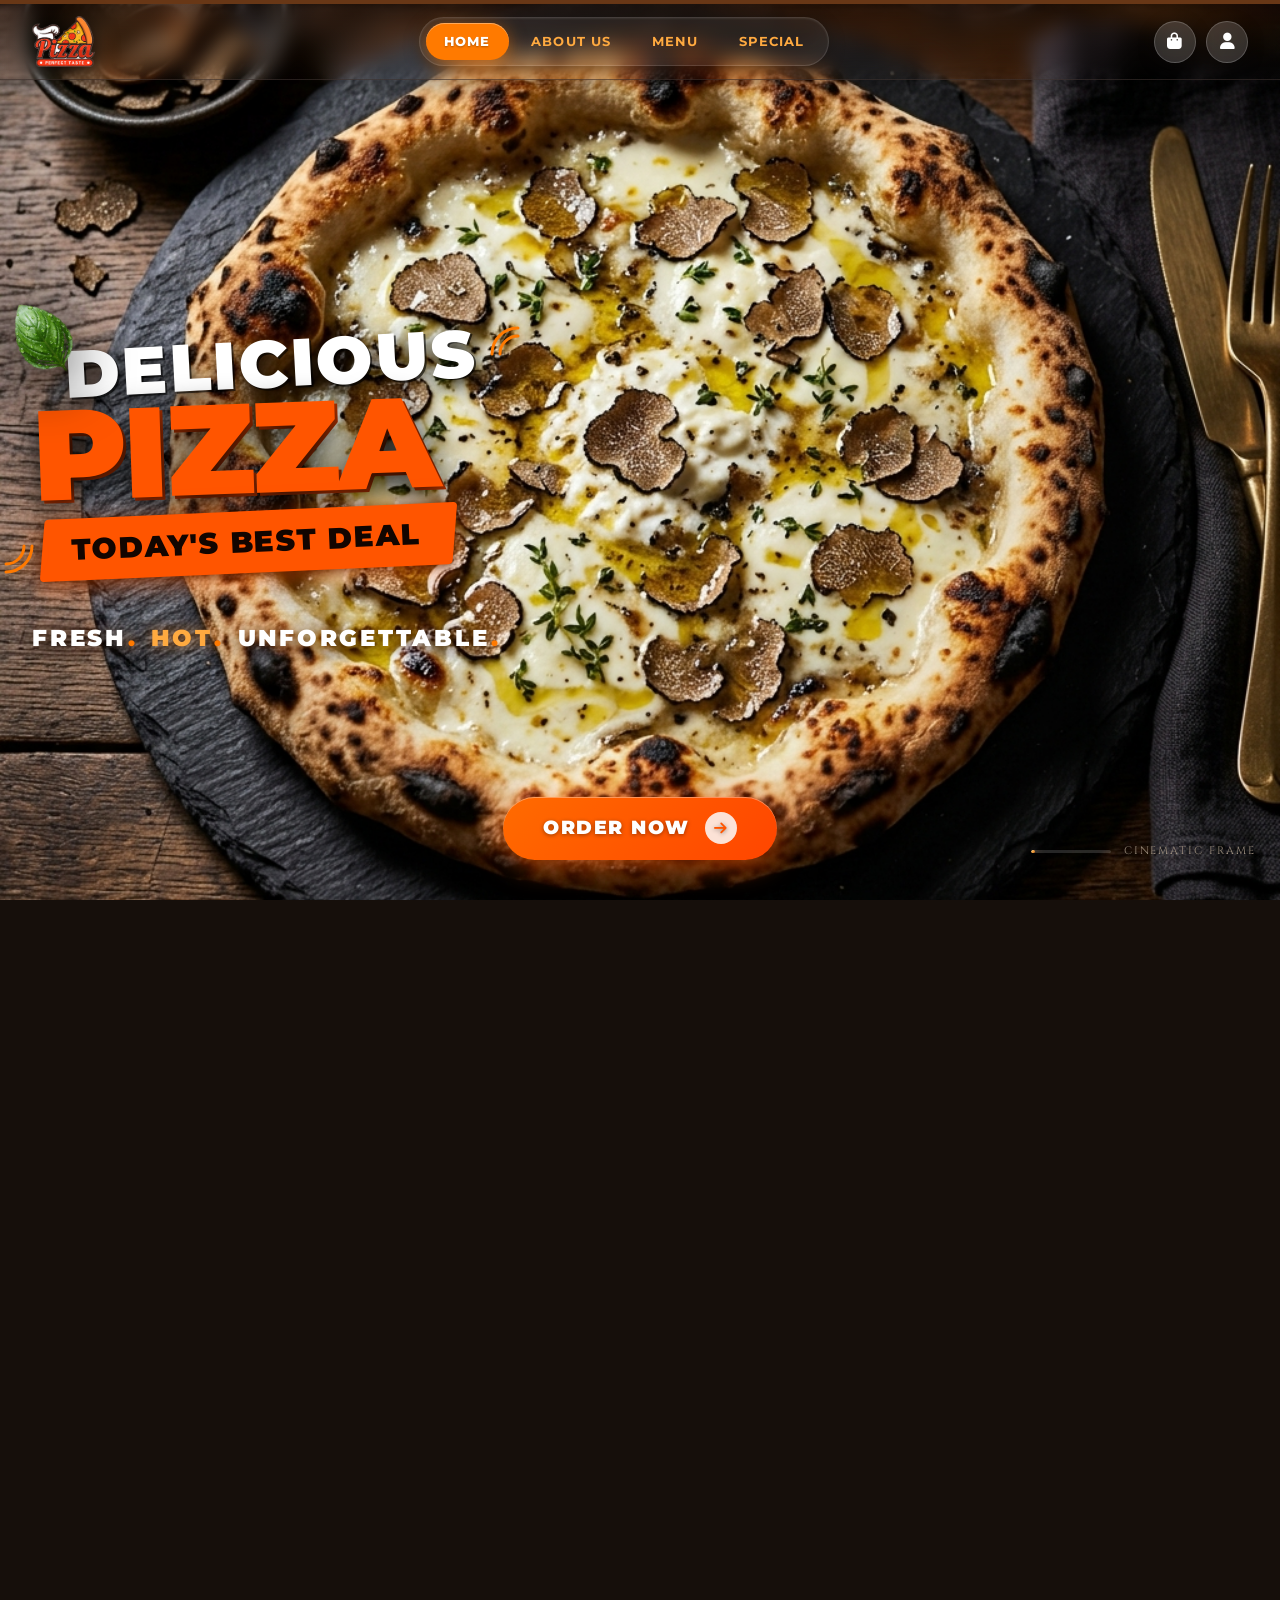
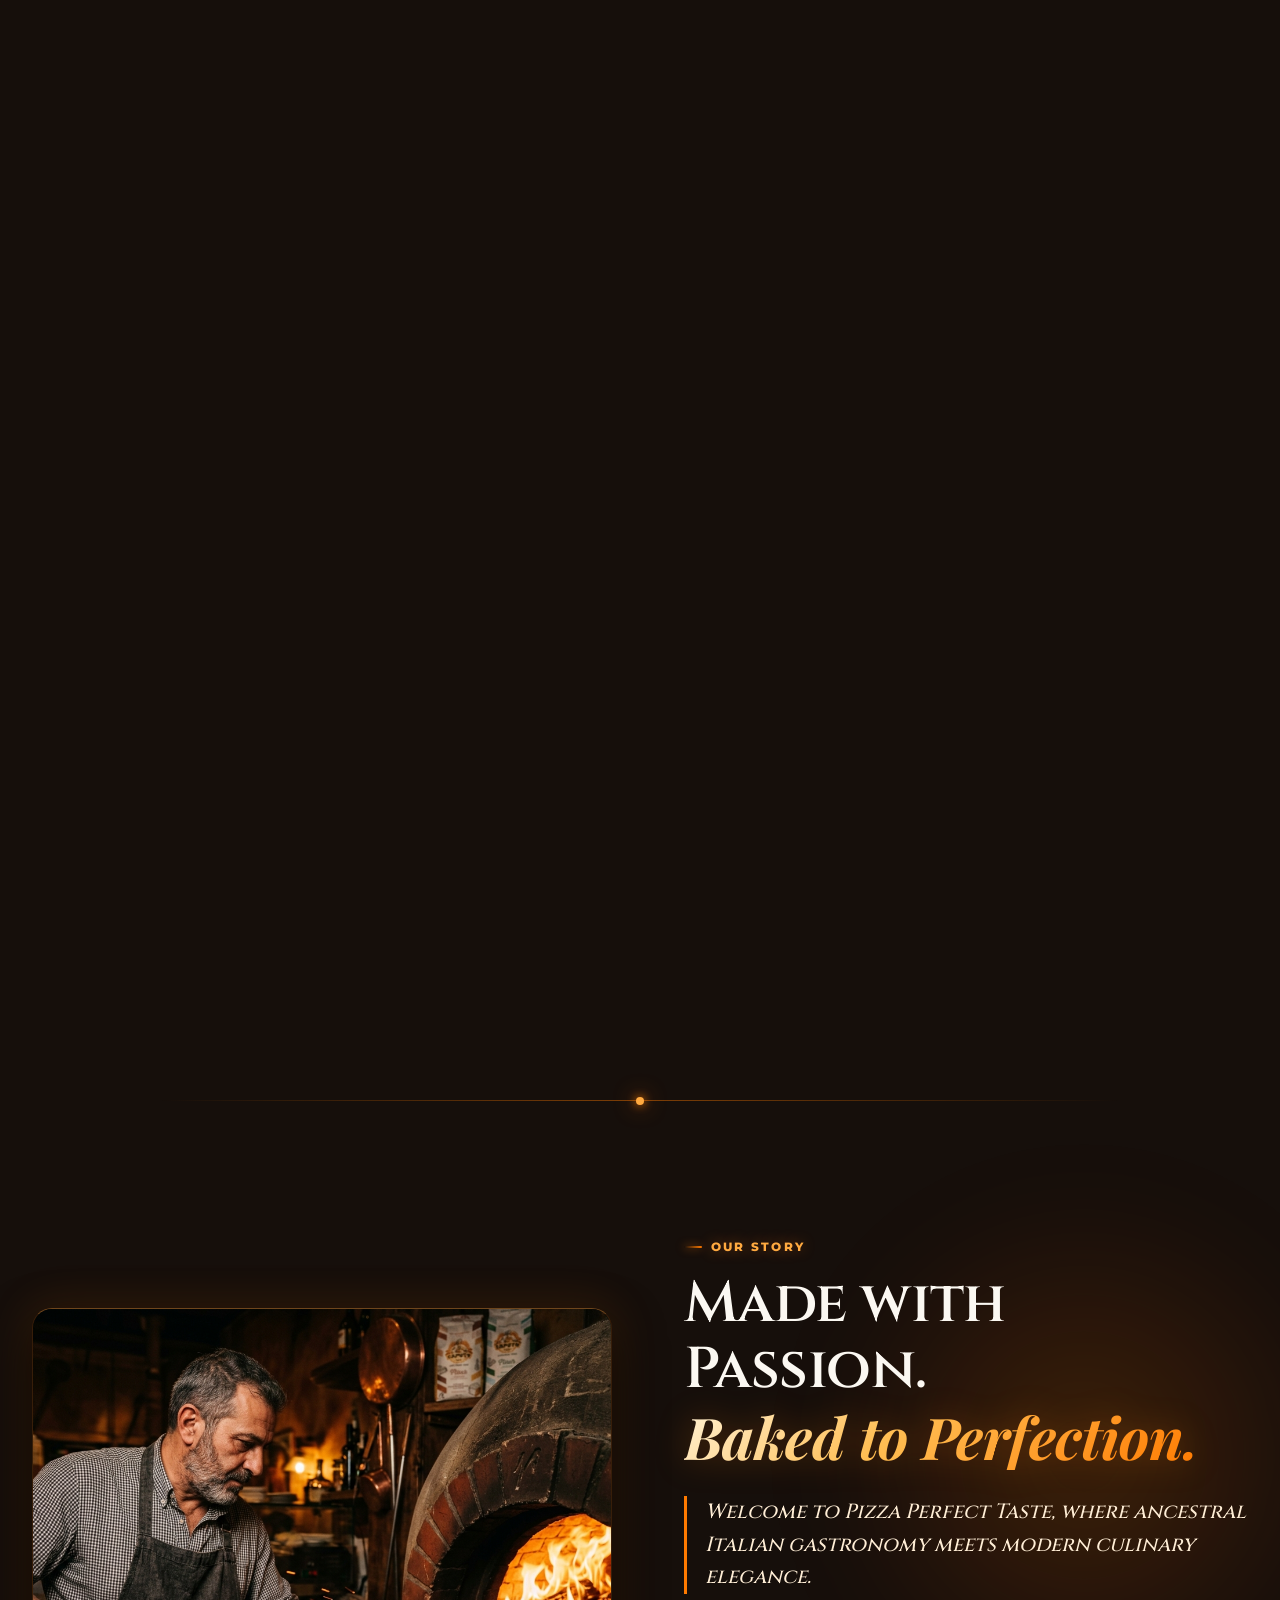
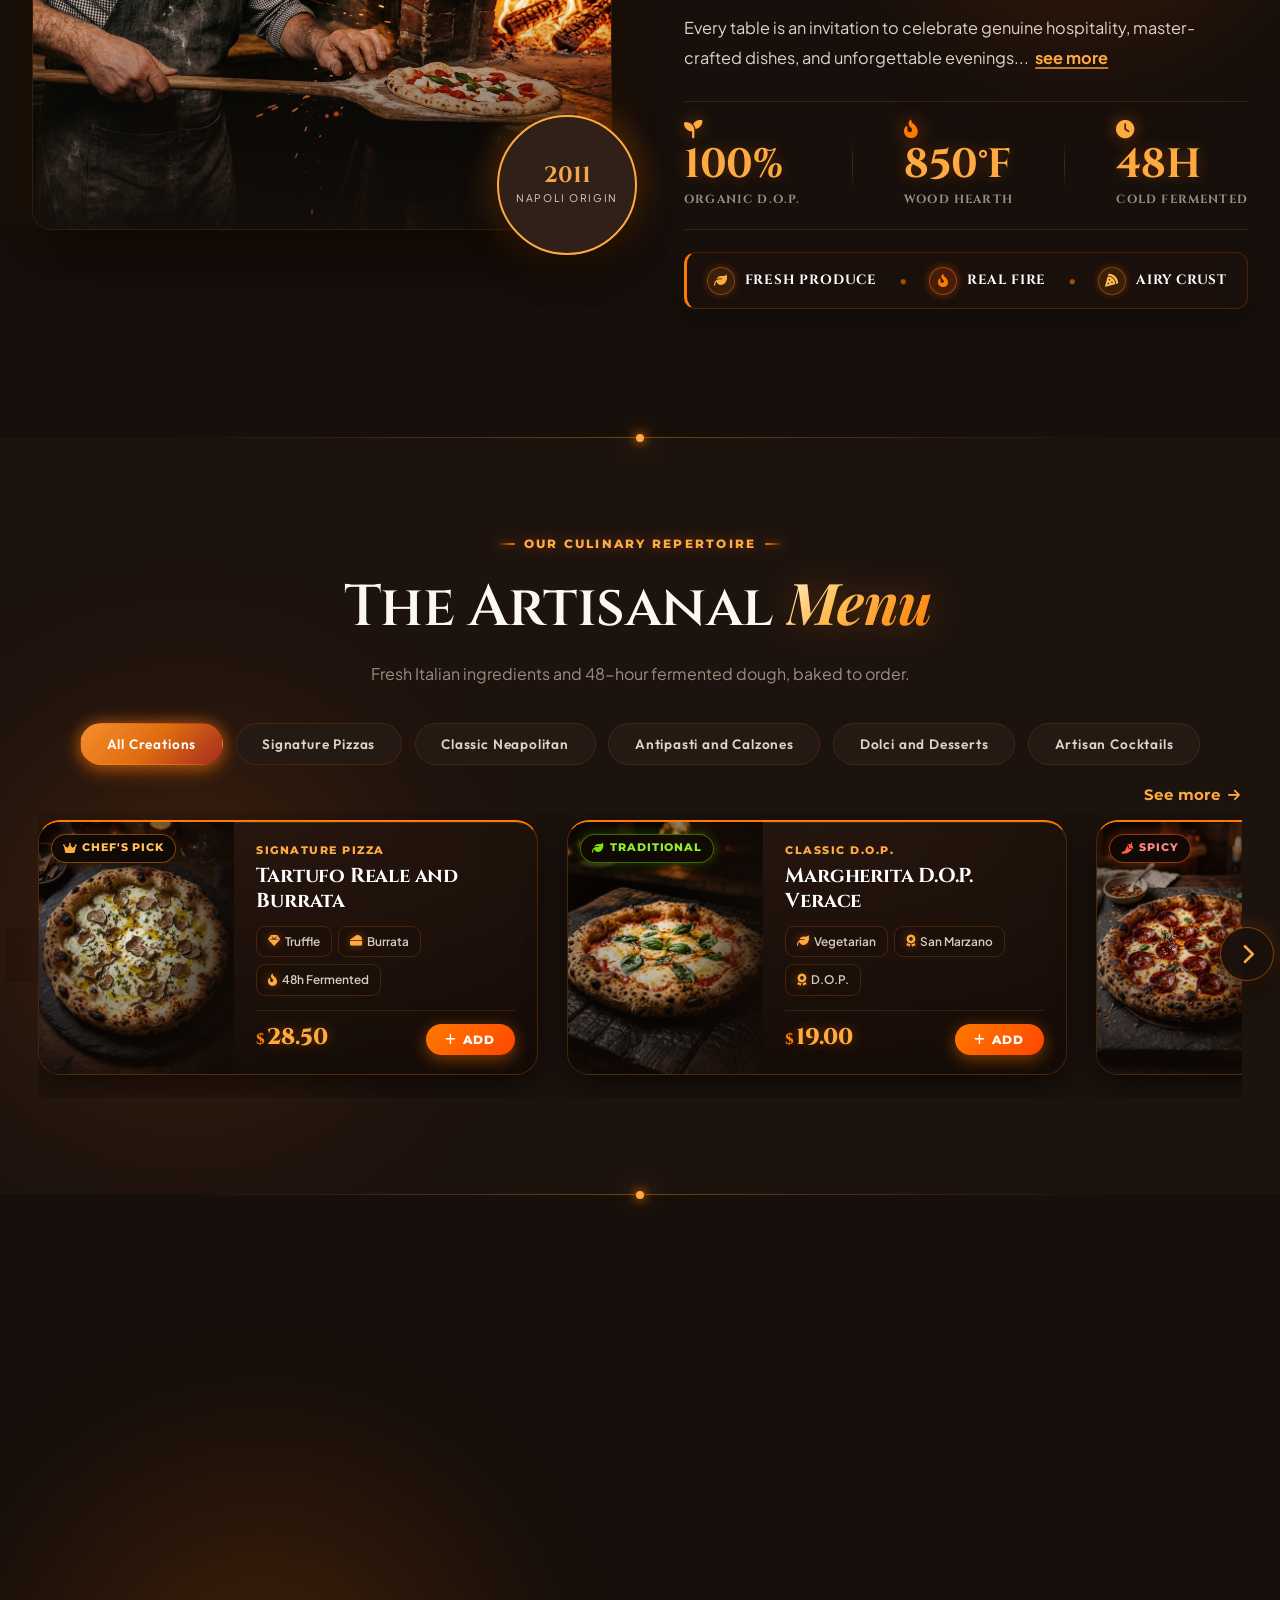
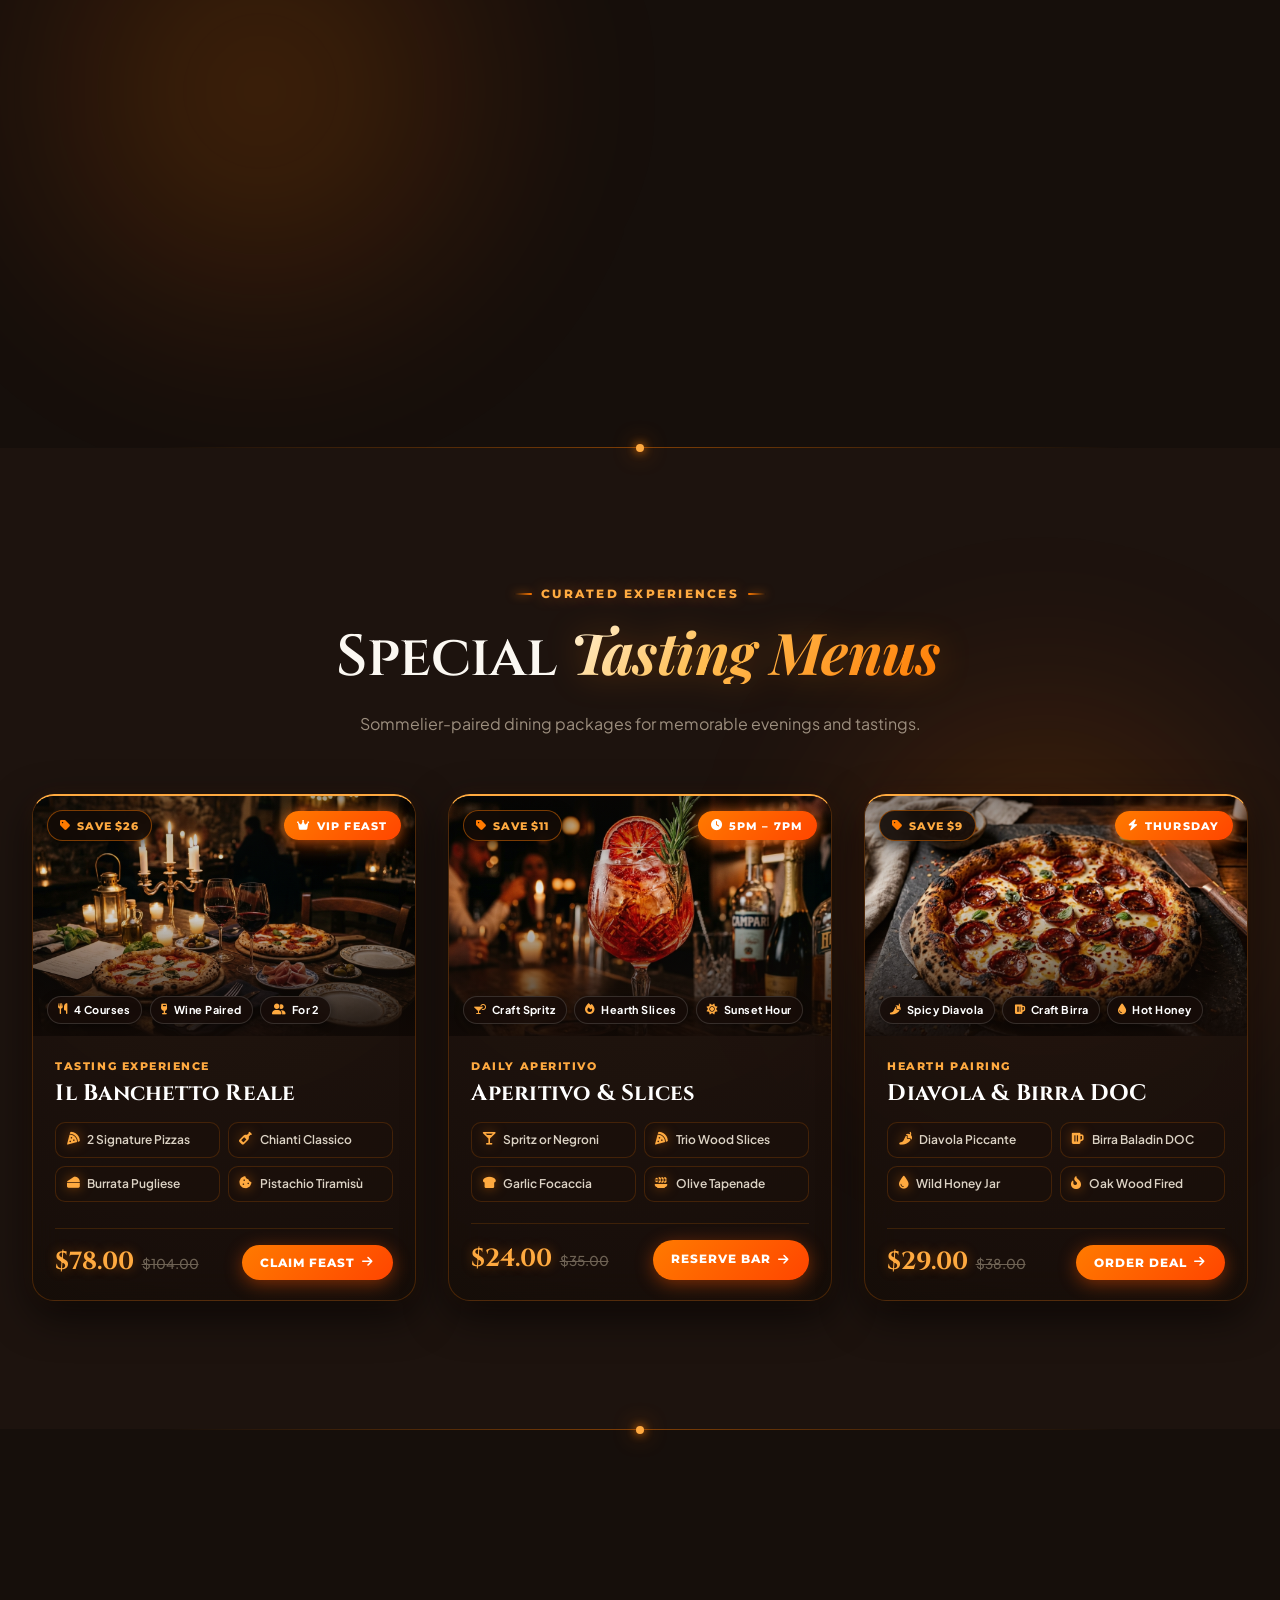
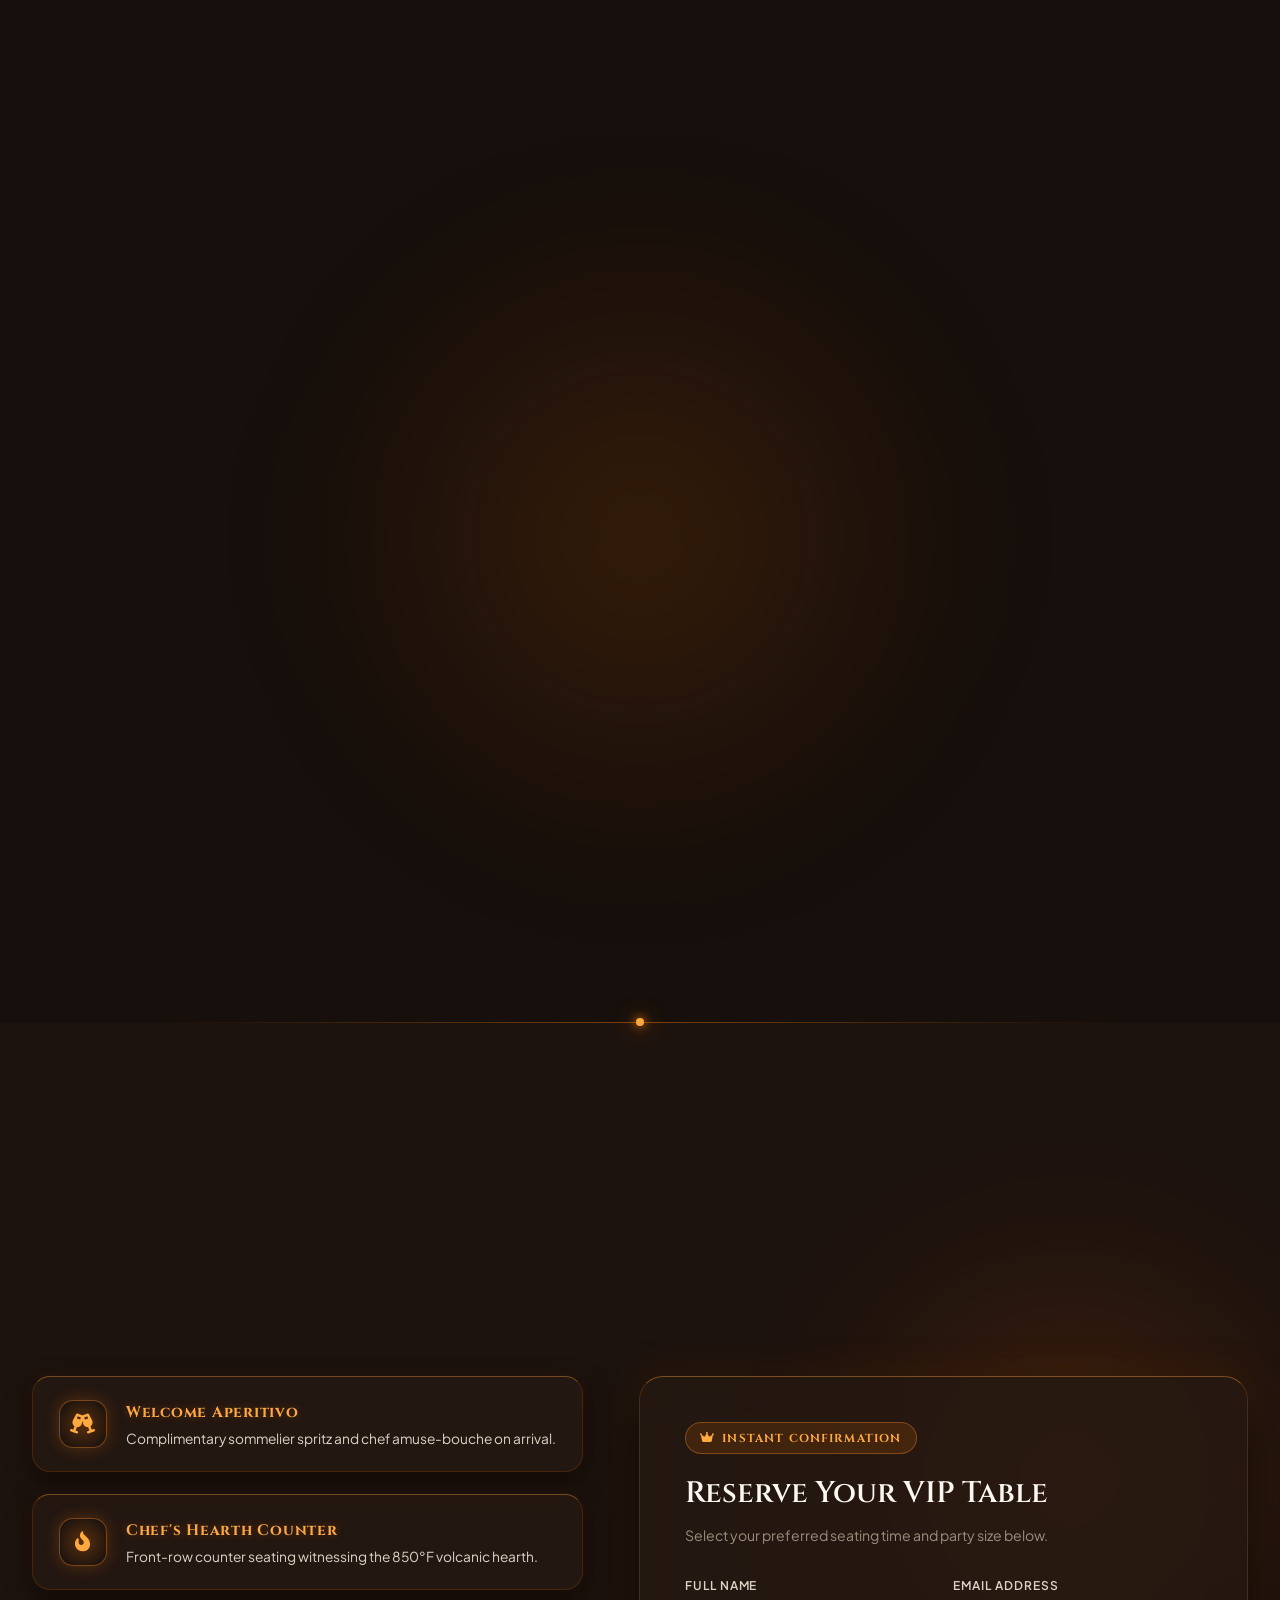
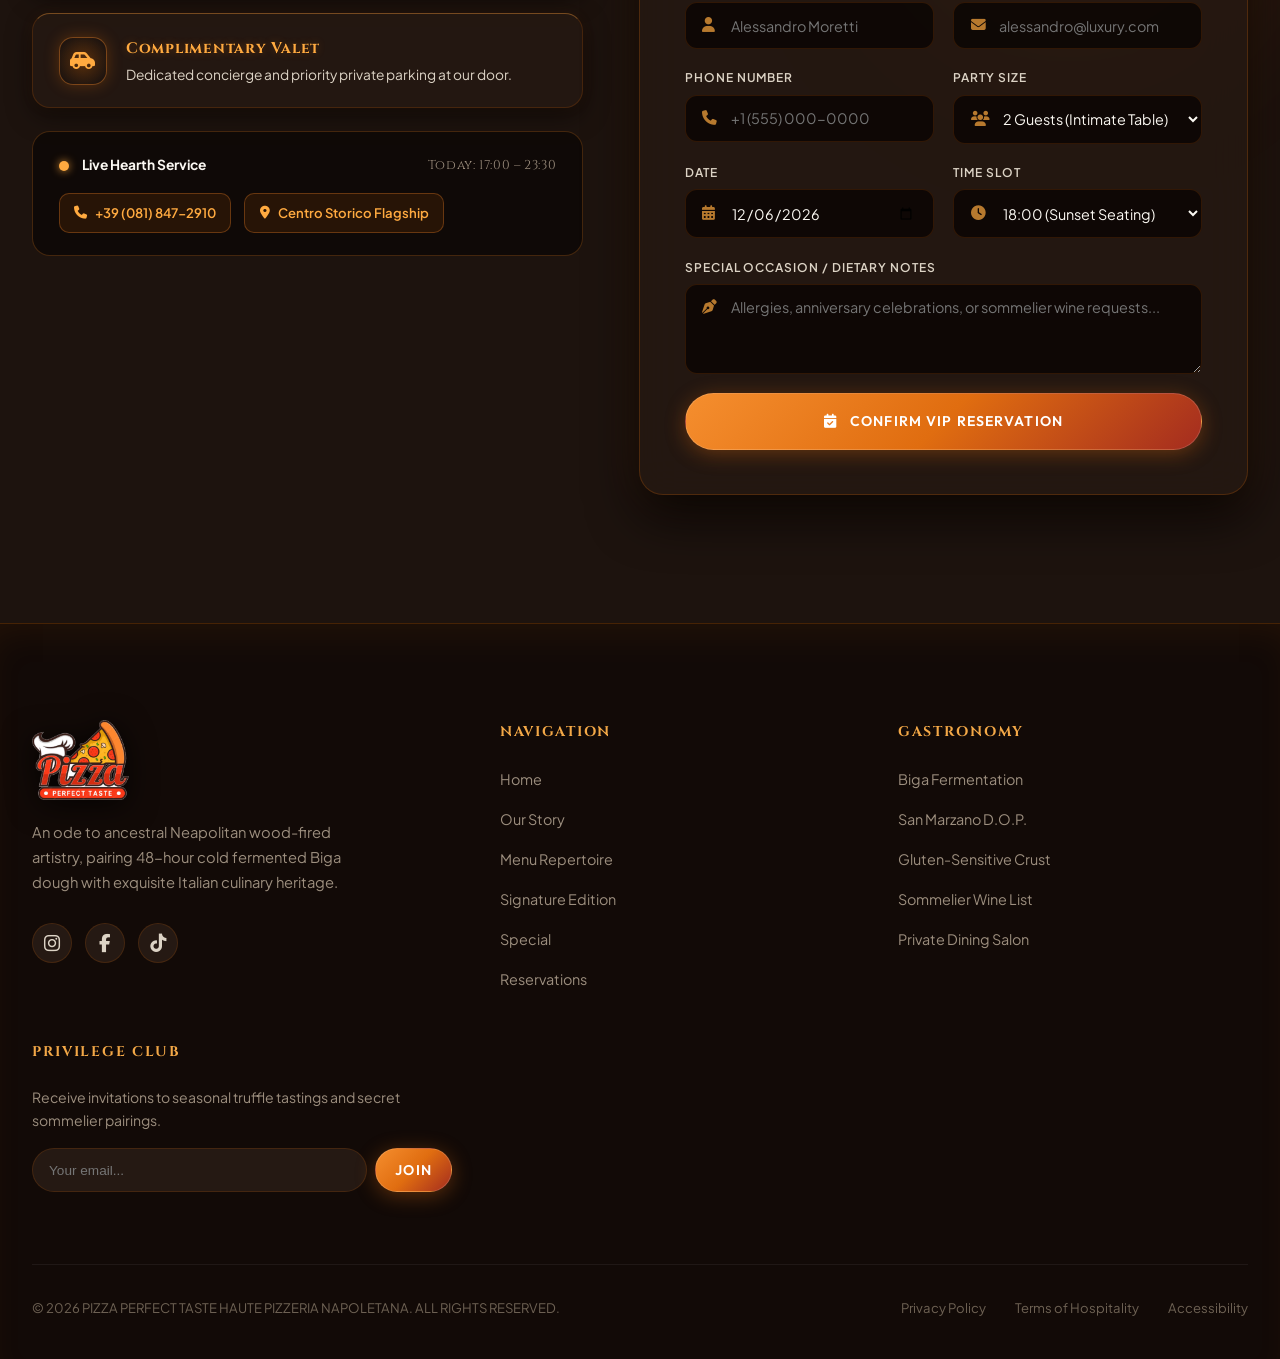
==== commit aedf0669: "Configure instant update cache headers in vercel.json and bust favicon cache" ====
--- a/index.html
+++ b/index.html
@@ -10,9 +10,9 @@
   <meta name="theme-color" content="#160f0b" />
 
   <!-- Favicon / Navigator Window Tab Logo -->
-  <link rel="icon" type="image/png" href="Assets/images/logo-perfect-taste.png" />
-  <link rel="shortcut icon" href="Assets/images/logo-perfect-taste.png" />
-  <link rel="apple-touch-icon" href="Assets/images/logo-perfect-taste.png" />
+  <link rel="icon" type="image/png" href="Assets/images/logo-perfect-taste.png?v=3" />
+  <link rel="shortcut icon" href="Assets/images/logo-perfect-taste.png?v=3" />
+  <link rel="apple-touch-icon" href="Assets/images/logo-perfect-taste.png?v=3" />
 
   <!-- Preconnect Fonts -->
   <link rel="preconnect" href="https://fonts.googleapis.com" />
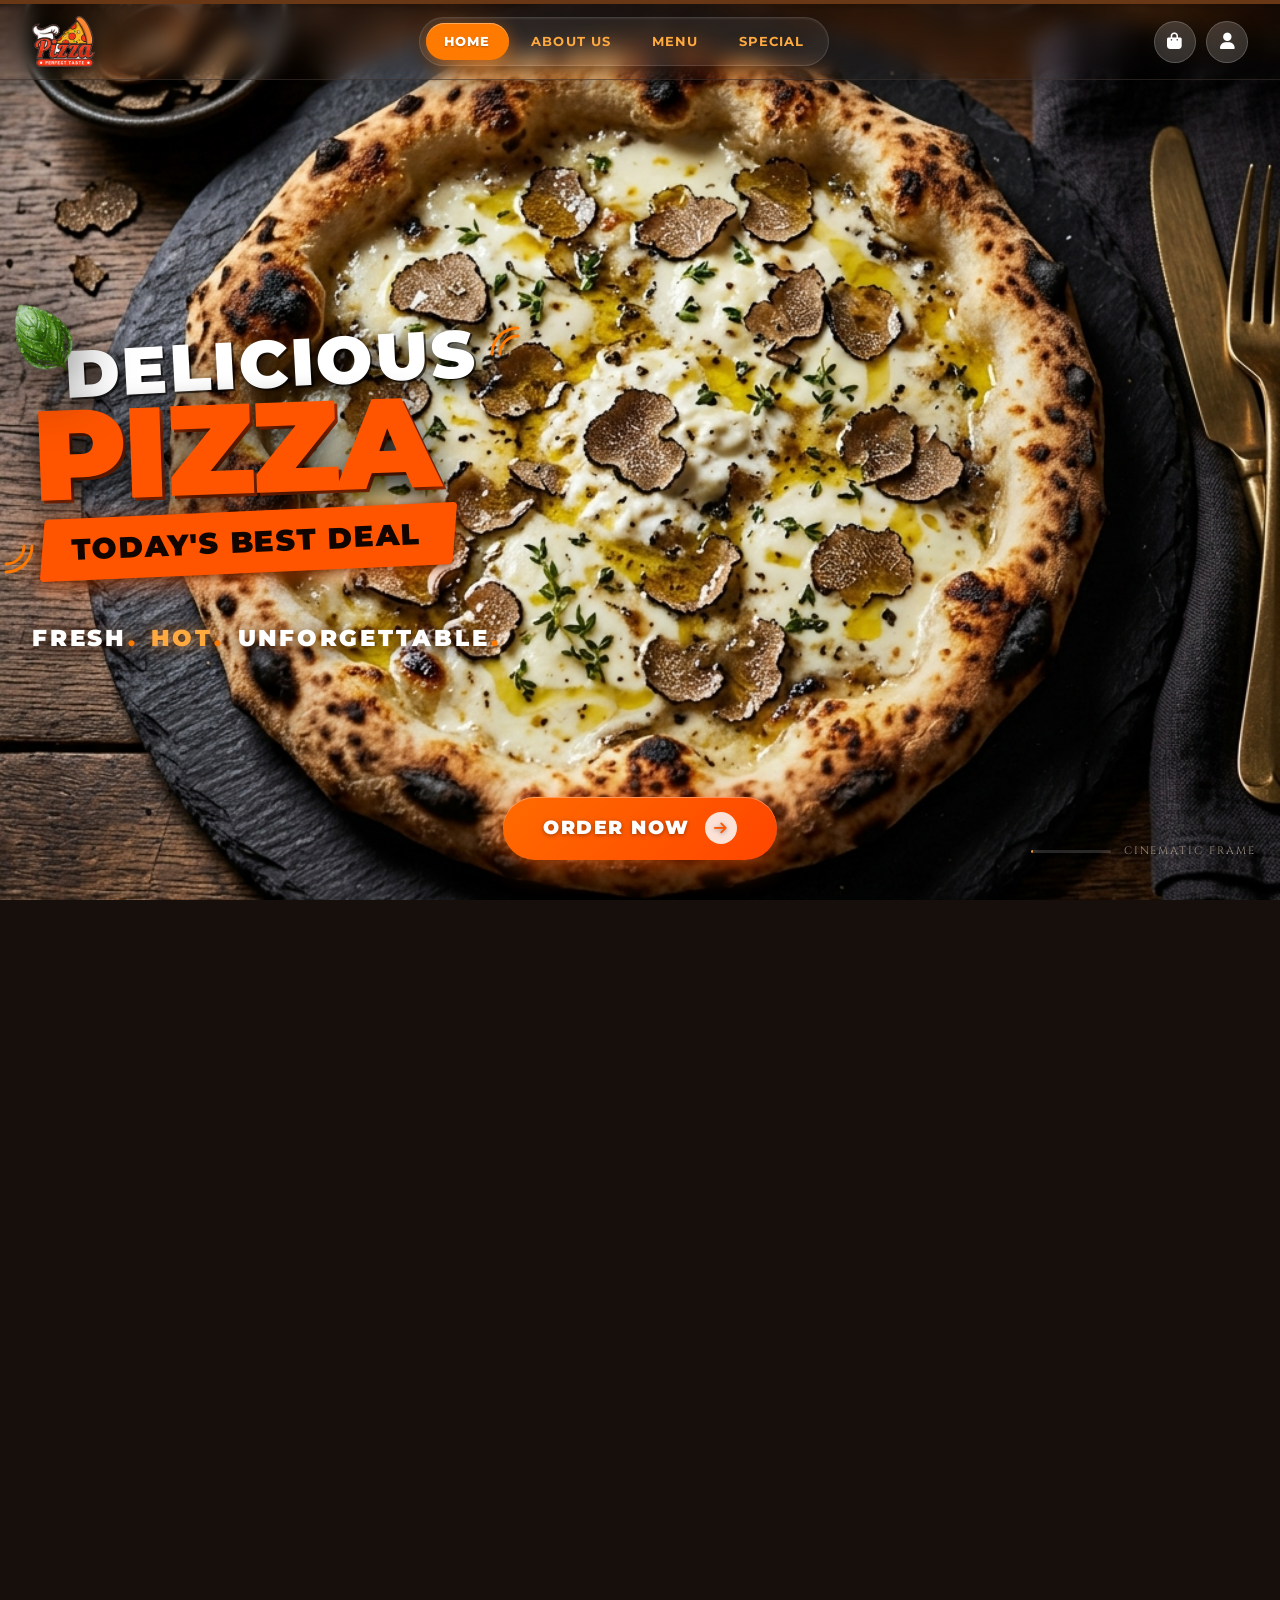
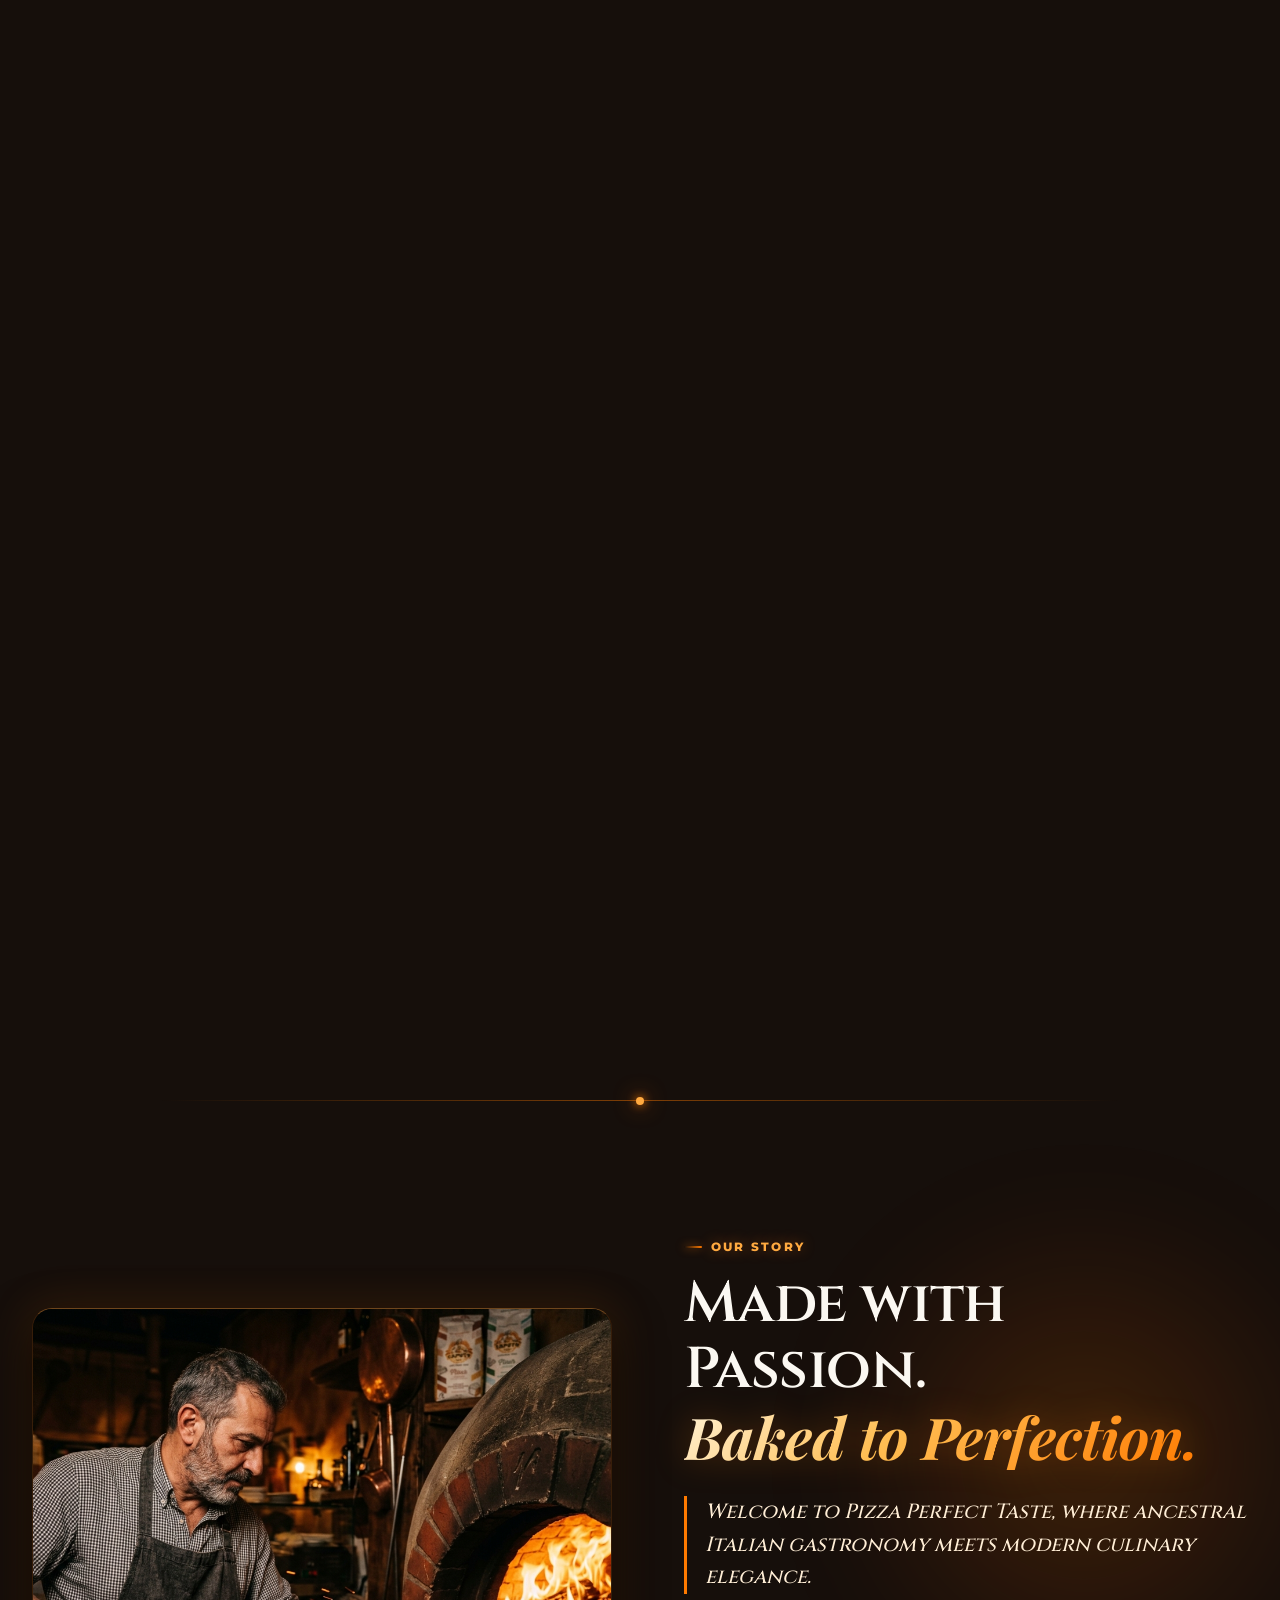
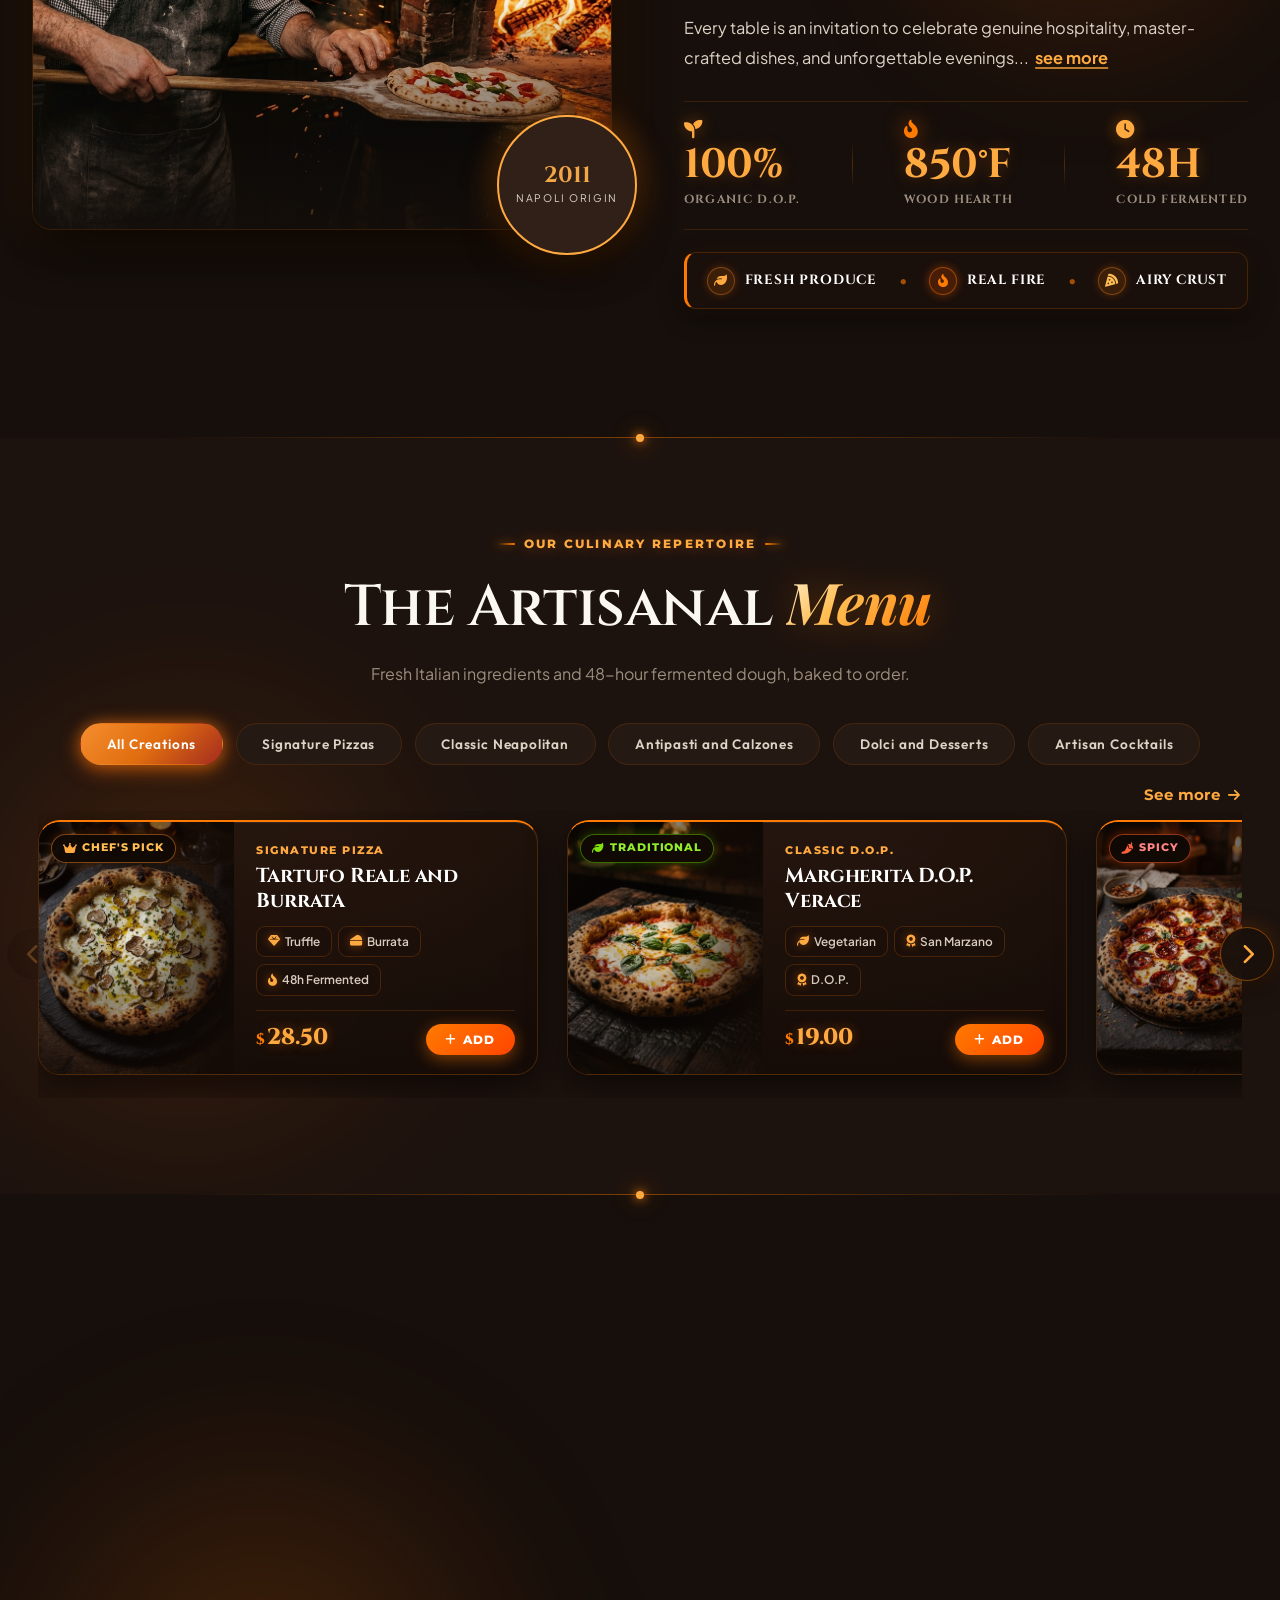
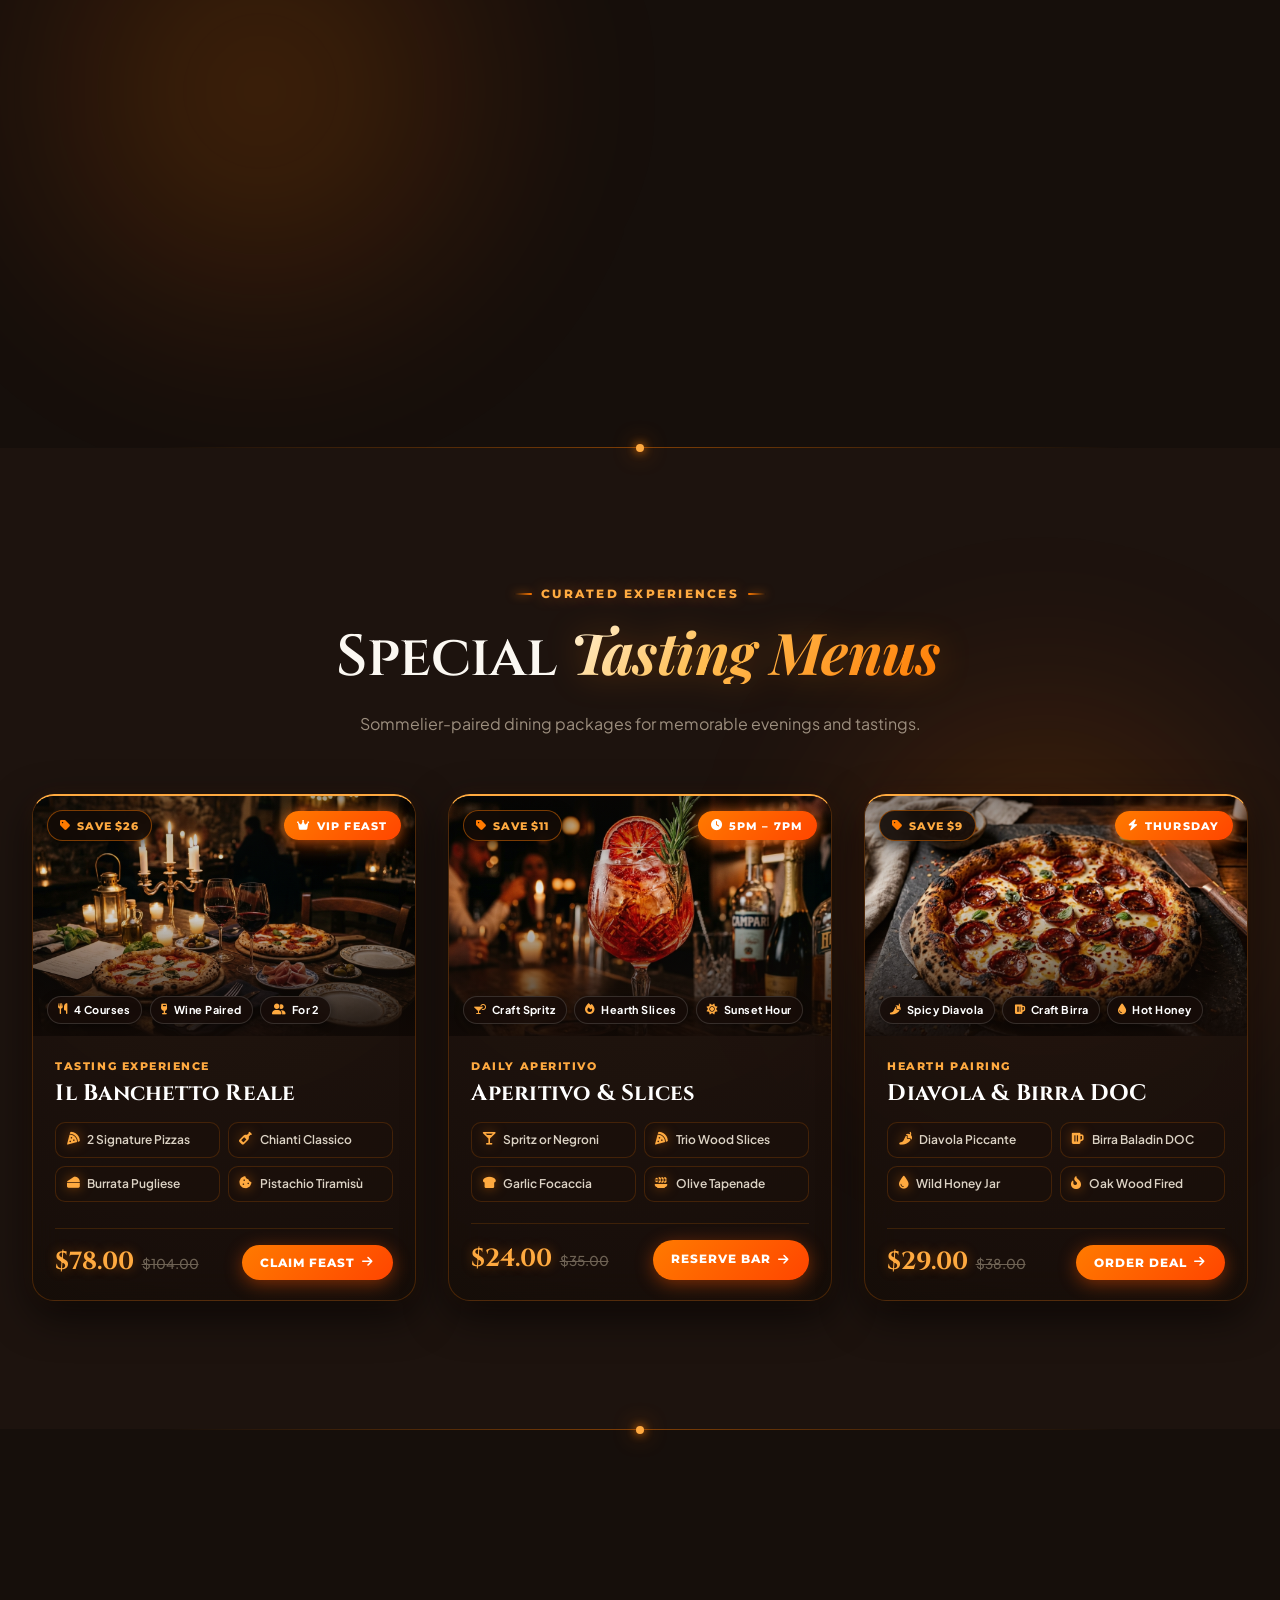
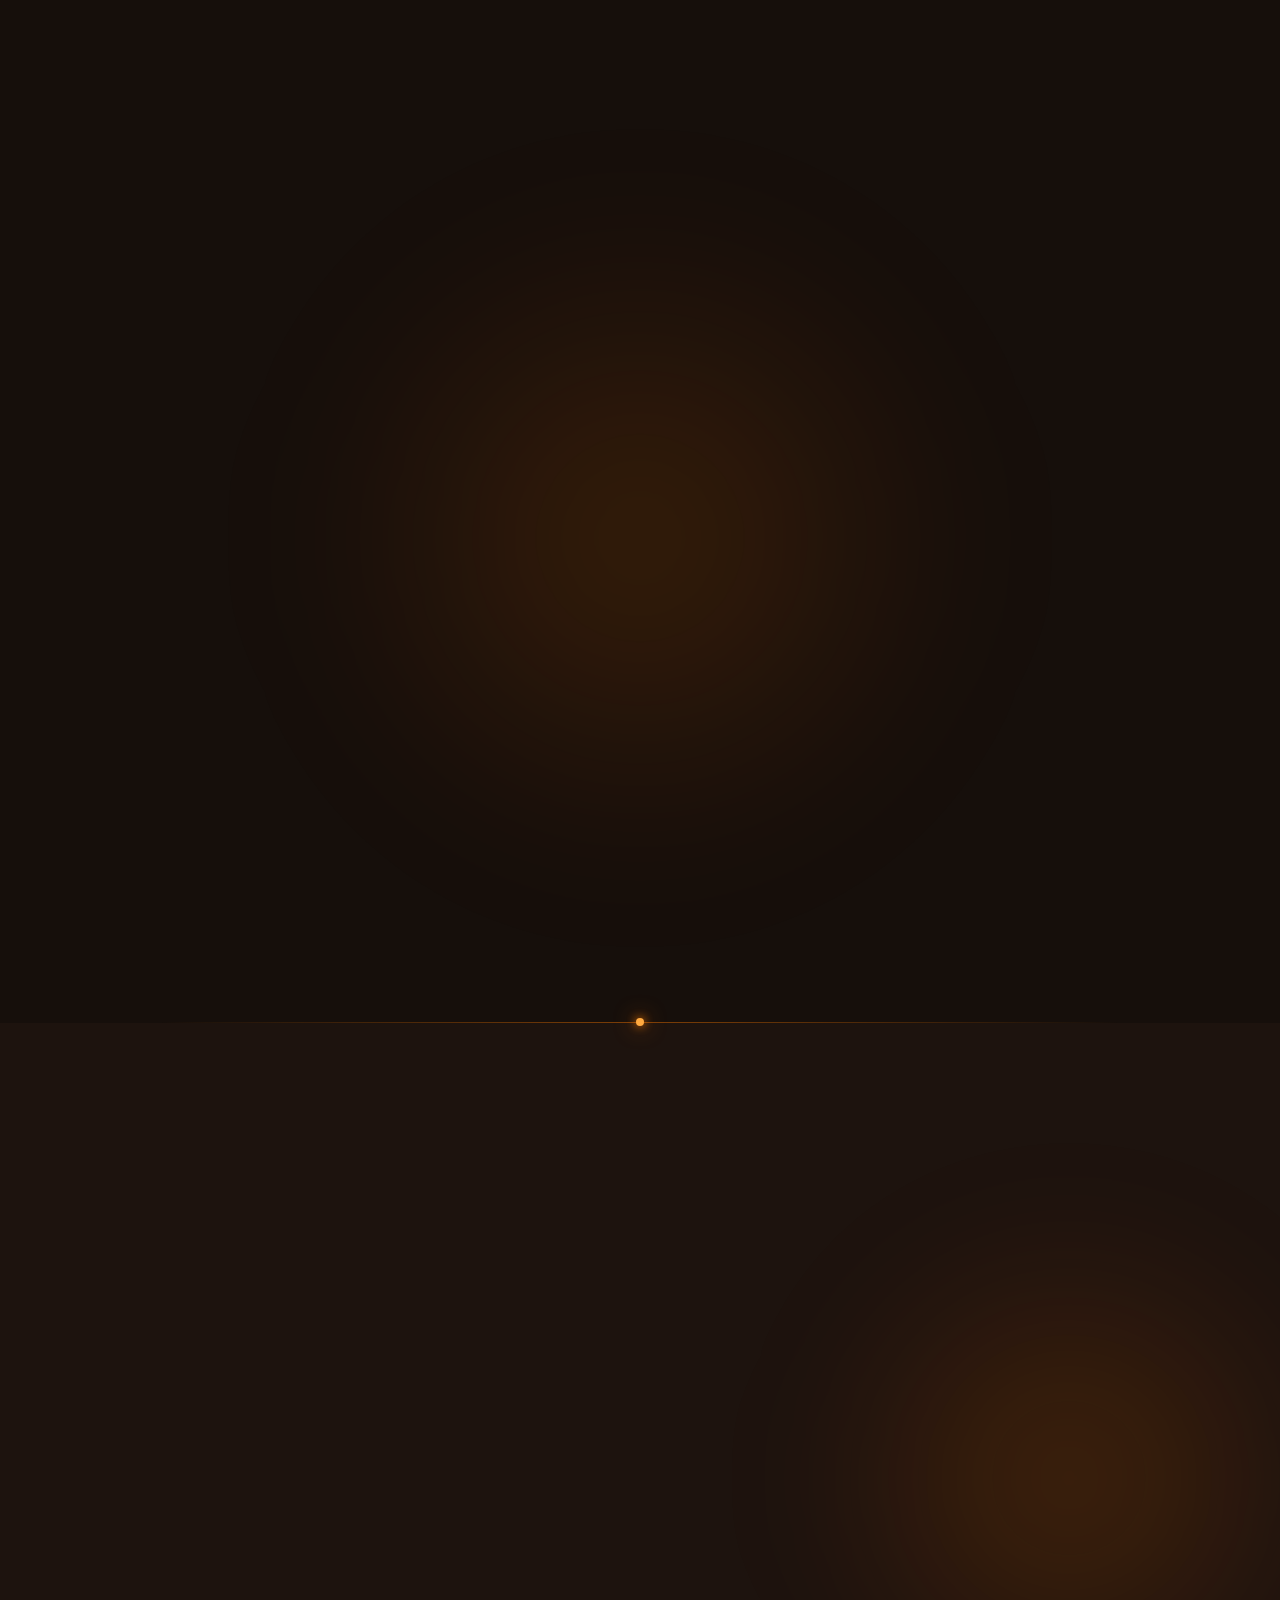
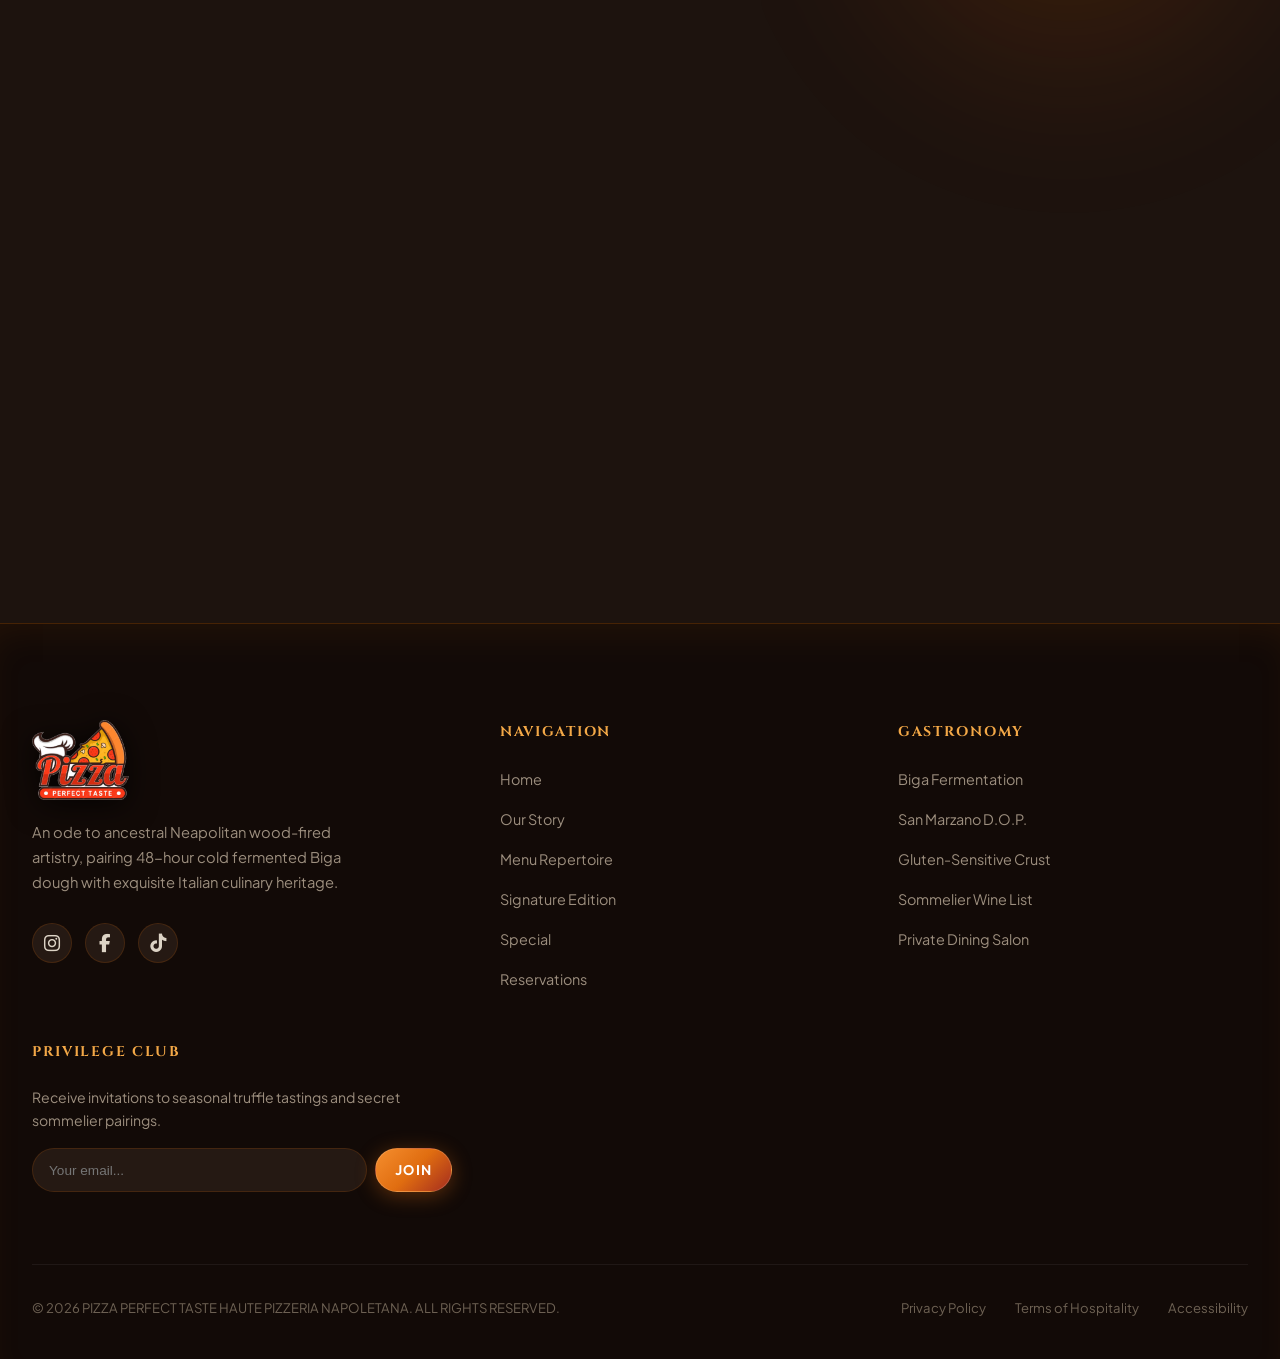
==== commit c2c63519: "Enhance cart quantity calculation with line-item pricing, offer tasting packages, delegated stepper " ====
--- a/index.html
+++ b/index.html
@@ -10,9 +10,9 @@
   <meta name="theme-color" content="#160f0b" />
 
   <!-- Favicon / Navigator Window Tab Logo -->
-  <link rel="icon" type="image/png" href="Assets/images/logo-perfect-taste.png?v=3" />
-  <link rel="shortcut icon" href="Assets/images/logo-perfect-taste.png?v=3" />
-  <link rel="apple-touch-icon" href="Assets/images/logo-perfect-taste.png?v=3" />
+  <link rel="icon" type="image/png" href="Assets/images/logo-perfect-taste.png?v=5" />
+  <link rel="shortcut icon" href="Assets/images/logo-perfect-taste.png?v=5" />
+  <link rel="apple-touch-icon" href="Assets/images/logo-perfect-taste.png?v=5" />
 
   <!-- Preconnect Fonts -->
   <link rel="preconnect" href="https://fonts.googleapis.com" />
@@ -26,9 +26,9 @@
     crossorigin="anonymous" referrerpolicy="no-referrer" />
 
   <!-- Stylesheets -->
-  <link rel="stylesheet" href="css/style.css" />
-  <link rel="stylesheet" href="css/animations.css" />
-  <link rel="stylesheet" href="css/responsive.css" />
+  <link rel="stylesheet" href="css/style.css?v=5" />
+  <link rel="stylesheet" href="css/animations.css?v=5" />
+  <link rel="stylesheet" href="css/responsive.css?v=5" />
 </head>
 
 <body>
@@ -890,12 +890,12 @@
   </div>
 
   <!-- Components & Scripts -->
-  <script src="js/components/navbar.js"></script>
-  <script src="js/components/hero.js"></script>
-  <script src="js/components.js"></script>
-  <script src="js/menu-data.js"></script>
-  <script src="js/animations.js"></script>
-  <script src="js/main.js"></script>
+  <script src="js/components/navbar.js?v=5"></script>
+  <script src="js/components/hero.js?v=5"></script>
+  <script src="js/components.js?v=5"></script>
+  <script src="js/menu-data.js?v=5"></script>
+  <script src="js/animations.js?v=5"></script>
+  <script src="js/main.js?v=5"></script>
 </body>
 
 </html>
